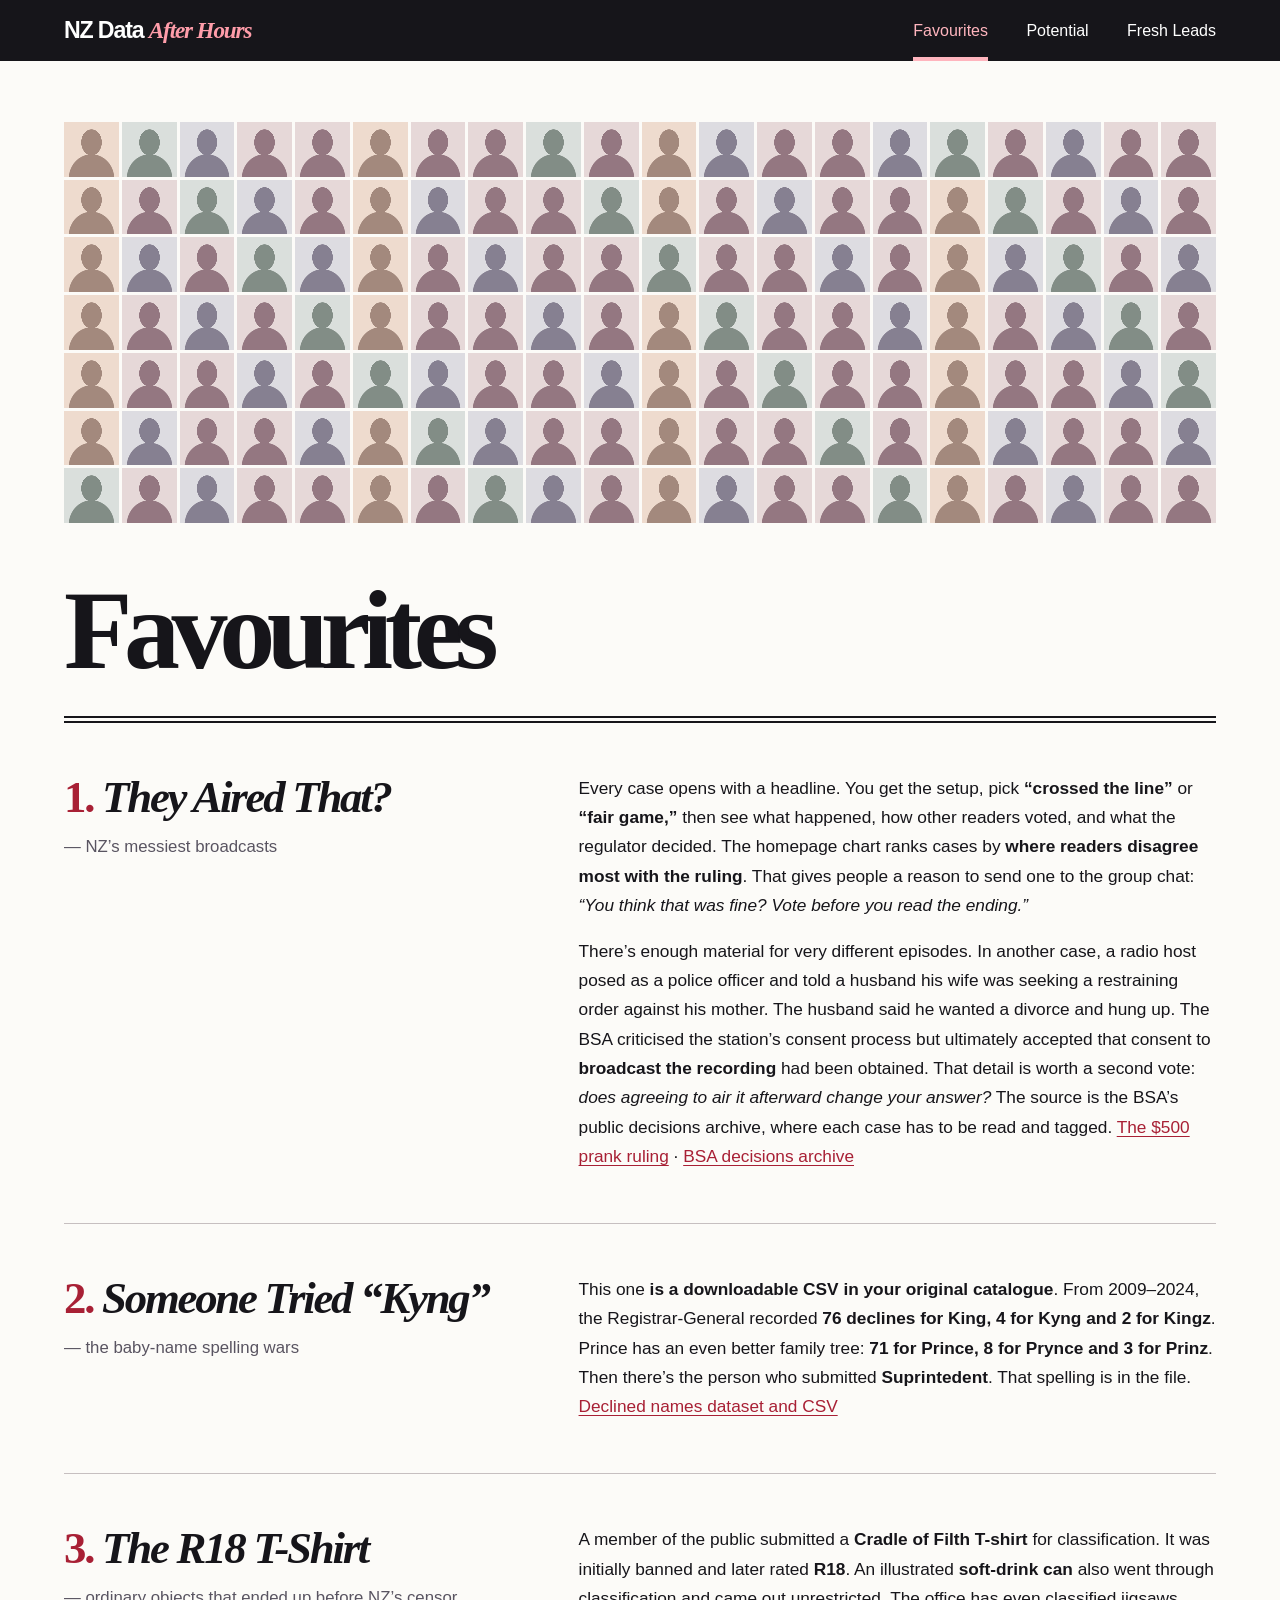
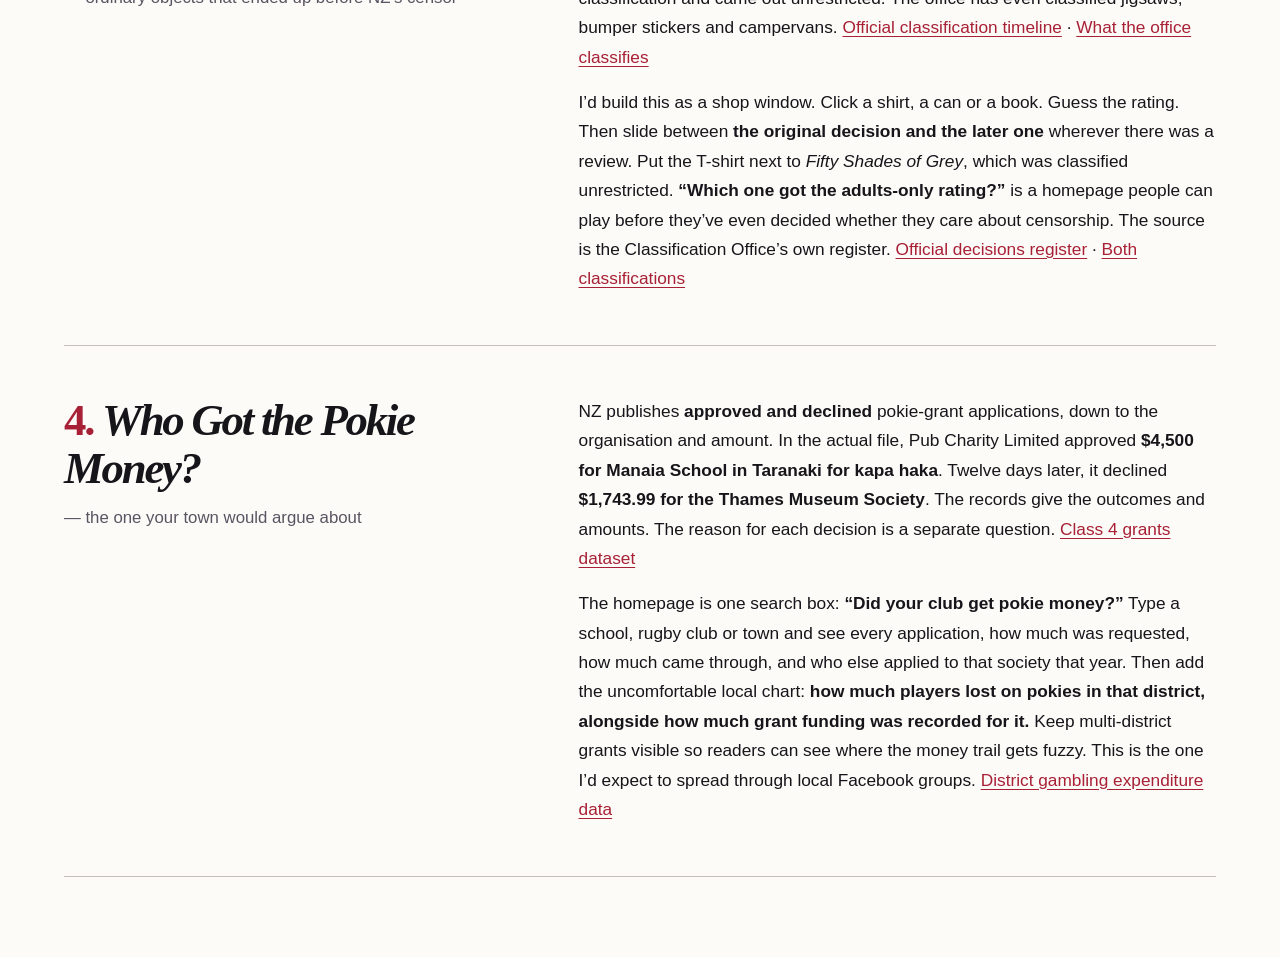
==== index.html @ 4e19a60d "Preview 140 portrait tiles on the homepage" ====
<!doctype html>
<html lang="en-NZ">
<head>
  <meta charset="utf-8">
  <meta name="viewport" content="width=device-width, initial-scale=1">
  <title>Favourites · NZ Data After Hours</title>
  <link rel="stylesheet" href="style.css">
</head>
<body>
  <a class="skip" href="#main">Skip to content</a>
  <header class="masthead">
    <div class="frame header-row">
      <a class="wordmark" href="index.html">NZ Data <em>After Hours</em></a>
      <nav aria-label="Pages">
        <a href="index.html" aria-current="page">Favourites</a>
        <a href="potential.html">Potential</a>
        <a href="fresh-leads.html">Fresh Leads</a>
      </nav>
    </div>
  </header>
  <main class="frame" id="main">
    <div class="portrait-grid" role="img" aria-label="Layout preview with 140 anonymous portrait placeholders">
      <i></i><i></i><i></i><i></i><i></i><i></i><i></i><i></i><i></i><i></i>
      <i></i><i></i><i></i><i></i><i></i><i></i><i></i><i></i><i></i><i></i>
      <i></i><i></i><i></i><i></i><i></i><i></i><i></i><i></i><i></i><i></i>
      <i></i><i></i><i></i><i></i><i></i><i></i><i></i><i></i><i></i><i></i>
      <i></i><i></i><i></i><i></i><i></i><i></i><i></i><i></i><i></i><i></i>
      <i></i><i></i><i></i><i></i><i></i><i></i><i></i><i></i><i></i><i></i>
      <i></i><i></i><i></i><i></i><i></i><i></i><i></i><i></i><i></i><i></i>
      <i></i><i></i><i></i><i></i><i></i><i></i><i></i><i></i><i></i><i></i>
      <i></i><i></i><i></i><i></i><i></i><i></i><i></i><i></i><i></i><i></i>
      <i></i><i></i><i></i><i></i><i></i><i></i><i></i><i></i><i></i><i></i>
      <i></i><i></i><i></i><i></i><i></i><i></i><i></i><i></i><i></i><i></i>
      <i></i><i></i><i></i><i></i><i></i><i></i><i></i><i></i><i></i><i></i>
      <i></i><i></i><i></i><i></i><i></i><i></i><i></i><i></i><i></i><i></i>
      <i></i><i></i><i></i><i></i><i></i><i></i><i></i><i></i><i></i><i></i>
    </div>
    <h1>Favourites</h1>
    <article id="they-aired-that">
      <header class="story-title">
        <h2><span class="number">1.</span> <a href="#they-aired-that"><em>They Aired That?</em></a> <span class="subtitle">— NZ’s messiest broadcasts</span></h2>
      </header>
      <div class="copy">
        <p>Every case opens with a headline. You get the setup, pick <strong>“crossed the line”</strong> or <strong>“fair game,”</strong> then see what happened, how other readers voted, and what the regulator decided. The homepage chart ranks cases by <strong>where readers disagree most with the ruling</strong>. That gives people a reason to send one to the group chat: <em>“You think that was fine? Vote before you read the ending.”</em></p>
        <p>There’s enough material for very different episodes. In another case, a radio host posed as a police officer and told a husband his wife was seeking a restraining order against his mother. The husband said he wanted a divorce and hung up. The BSA criticised the station’s consent process but ultimately accepted that consent to <strong>broadcast the recording</strong> had been obtained. That detail is worth a second vote: <em>does agreeing to air it afterward change your answer?</em> The source is the BSA’s public decisions archive, where each case has to be read and tagged. <a href="https://www.bsa.govt.nz/decisions/all-decisions/albery-and-radioworks-ltd-2011-038/">The $500 prank ruling</a> · <a href="https://www.bsa.govt.nz/decisions/">BSA decisions archive</a></p>
      </div>
    </article>

    <article id="someone-tried-kyng">
      <header class="story-title">
        <h2><span class="number">2.</span> <a href="#someone-tried-kyng"><em>Someone Tried “Kyng”</em></a> <span class="subtitle">— the baby-name spelling wars</span></h2>
      </header>
      <div class="copy">
        <p>This one <strong>is a downloadable CSV in your original catalogue</strong>. From 2009–2024, the Registrar-General recorded <strong>76 declines for King, 4 for Kyng and 2 for Kingz</strong>. Prince has an even better family tree: <strong>71 for Prince, 8 for Prynce and 3 for Prinz</strong>. Then there’s the person who submitted <strong>Suprintedent</strong>. That spelling is in the file. <a href="https://catalogue.data.govt.nz/dataset/names-that-were-declined-by-the-registrar-general-from-2009-2024">Declined names dataset and CSV</a></p>
      </div>
    </article>

    <article id="the-r18-t-shirt">
      <header class="story-title">
        <h2><span class="number">3.</span> <a href="#the-r18-t-shirt"><em>The R18 T-Shirt</em></a> <span class="subtitle">— ordinary objects that ended up before NZ’s censor</span></h2>
      </header>
      <div class="copy">
        <p>A member of the public submitted a <strong>Cradle of Filth T-shirt</strong> for classification. It was initially banned and later rated <strong>R18</strong>. An illustrated <strong>soft-drink can</strong> also went through classification and came out unrestricted. The office has even classified jigsaws, bumper stickers and campervans. <a href="https://www.classificationoffice.govt.nz/resources/30-years-of-the-classification-office/">Official classification timeline</a> · <a href="https://www.classificationoffice.govt.nz/about/our-role/">What the office classifies</a></p>
        <p>I’d build this as a shop window. Click a shirt, a can or a book. Guess the rating. Then slide between <strong>the original decision and the later one</strong> wherever there was a review. Put the T-shirt next to <em>Fifty Shades of Grey</em>, which was classified unrestricted. <strong>“Which one got the adults-only rating?”</strong> is a homepage people can play before they’ve even decided whether they care about censorship. The source is the Classification Office’s own register. <a href="https://register.classificationoffice.govt.nz/">Official decisions register</a> · <a href="https://www.classificationoffice.govt.nz/resources/30-years-of-the-classification-office/">Both classifications</a></p>
      </div>
    </article>

    <article id="who-got-the-pokie-money">
      <header class="story-title">
        <h2><span class="number">4.</span> <a href="#who-got-the-pokie-money"><em>Who Got the Pokie Money?</em></a> <span class="subtitle">— the one your town would argue about</span></h2>
      </header>
      <div class="copy">
        <p>NZ publishes <strong>approved and declined</strong> pokie-grant applications, down to the organisation and amount. In the actual file, Pub Charity Limited approved <strong>$4,500 for Manaia School in Taranaki for kapa haka</strong>. Twelve days later, it declined <strong>$1,743.99 for the Thames Museum Society</strong>. The records give the outcomes and amounts. The reason for each decision is a separate question. <a href="https://catalogue.data.govt.nz/dataset/class-4-grants-data">Class 4 grants dataset</a></p>
        <p>The homepage is one search box: <strong>“Did your club get pokie money?”</strong> Type a school, rugby club or town and see every application, how much was requested, how much came through, and who else applied to that society that year. Then add the uncomfortable local chart: <strong>how much players lost on pokies in that district, alongside how much grant funding was recorded for it.</strong> Keep multi-district grants visible so readers can see where the money trail gets fuzzy. This is the one I’d expect to spread through local Facebook groups. <a href="https://catalogue.data.govt.nz/dataset/class-4-gambling-expenditure-by-quarter-and-district">District gambling expenditure data</a></p>
      </div>
    </article>
  </main>
</body>
</html>
---- style.css ----
* { box-sizing: border-box; }

:root {
  color-scheme: light;
  --ink: #16151a;
  --paper: #fcfbf8;
  --accent: #a82035;
  --rule: #c6bfc0;
}

body {
  margin: 0;
  background: var(--paper);
  color: var(--ink);
  font-family: "Source Sans 3", "Segoe UI", sans-serif;
}

.frame { width: min(76rem, 90%); margin-inline: auto; }
a { color: inherit; text-underline-offset: .19em; }
a:focus-visible { outline: 3px solid #3878bf; outline-offset: 4px; }
.skip { position: absolute; transform: translateY(-160%); background: white; color: black; padding: .7rem; }
.skip:focus { transform: translateY(0); z-index: 2; }

.masthead { background: var(--ink); color: white; }
.header-row { display: flex; align-items: center; justify-content: space-between; gap: 2rem; }
.wordmark { font-size: 1.45rem; font-weight: 750; letter-spacing: -.05em; text-decoration: none; }
.wordmark em { color: #ff9daa; font-family: "Georgia", serif; }
nav { display: flex; gap: clamp(1rem, 3vw, 2.4rem); }
nav a { display: block; padding: 1.35rem 0 1.1rem; text-decoration: none; border-bottom: 4px solid transparent; }
nav a:hover, nav a[aria-current] { color: #ffb5be; border-color: currentColor; }

main { padding-block: clamp(2.6rem, 6vw, 5.5rem) 5rem; }
h1 { margin: 0; padding-bottom: .26em; font: 700 clamp(3.6rem, 9vw, 7rem)/1 Georgia, serif; letter-spacing: -.075em; border-bottom: .45rem double var(--ink); }
article { display: grid; grid-template-columns: minmax(0, 1fr) minmax(0, 1.5fr); gap: clamp(2rem, 7vw, 7rem); padding: clamp(2rem, 4vw, 3.8rem) 0; border-bottom: 1px solid var(--rule); scroll-margin-top: 2rem; }
h2 { margin: 0; font: 700 clamp(1.9rem, 3.5vw, 3.35rem)/1.06 Georgia, serif; letter-spacing: -.05em; }
h2 a { text-decoration: none; }
h2 a:hover { color: var(--accent); text-decoration: underline; text-decoration-thickness: 1px; }
.number { color: var(--accent); font-variant-numeric: lining-nums; }
.subtitle { display: block; margin-top: .85rem; font: 500 1.05rem/1.4 "Segoe UI", sans-serif; letter-spacing: 0; color: #595461; }
.copy { max-width: 68ch; font-size: 1.08rem; line-height: 1.7; }
p { margin: 0; }
p + p { margin-top: 1rem; }
p a { color: var(--accent); }
p a:hover { text-decoration-thickness: 2px; }

@media (max-width: 48rem) {
  .header-row { flex-direction: column; align-items: start; gap: 0; padding-top: 1rem; }
  nav a { padding: .85rem 0 .7rem; }
  article { grid-template-columns: 1fr; gap: 1.2rem; }
  .copy { font-size: 1rem; }
}

.portrait-grid {
  display: grid;
  grid-template-columns: repeat(20, minmax(0, 1fr));
  gap: 3px;
  margin-block: -1rem clamp(2rem, 4vw, 4rem);
}
.portrait-grid i {
  --tile: #e6d8d8;
  --silhouette: #947781;
  aspect-ratio: 1;
  background:
    radial-gradient(ellipse 19% 24% at 50% 37%, var(--silhouette) 97%, transparent 100%),
    radial-gradient(ellipse 42% 45% at 50% 103%, var(--silhouette) 97%, transparent 100%),
    var(--tile);
}
.portrait-grid i:nth-child(3n) { --tile: #dddce1; --silhouette: #868091; }
.portrait-grid i:nth-child(5n + 1) { --tile: #eedbce; --silhouette: #a3897d; }
.portrait-grid i:nth-child(7n + 2) { --tile: #dadfdc; --silhouette: #828d86; }
@media (max-width: 62rem) {
  .portrait-grid { grid-template-columns: repeat(14, minmax(0, 1fr)); }
}
@media (max-width: 40rem) {
  .portrait-grid { grid-template-columns: repeat(10, minmax(0, 1fr)); gap: 2px; }
}
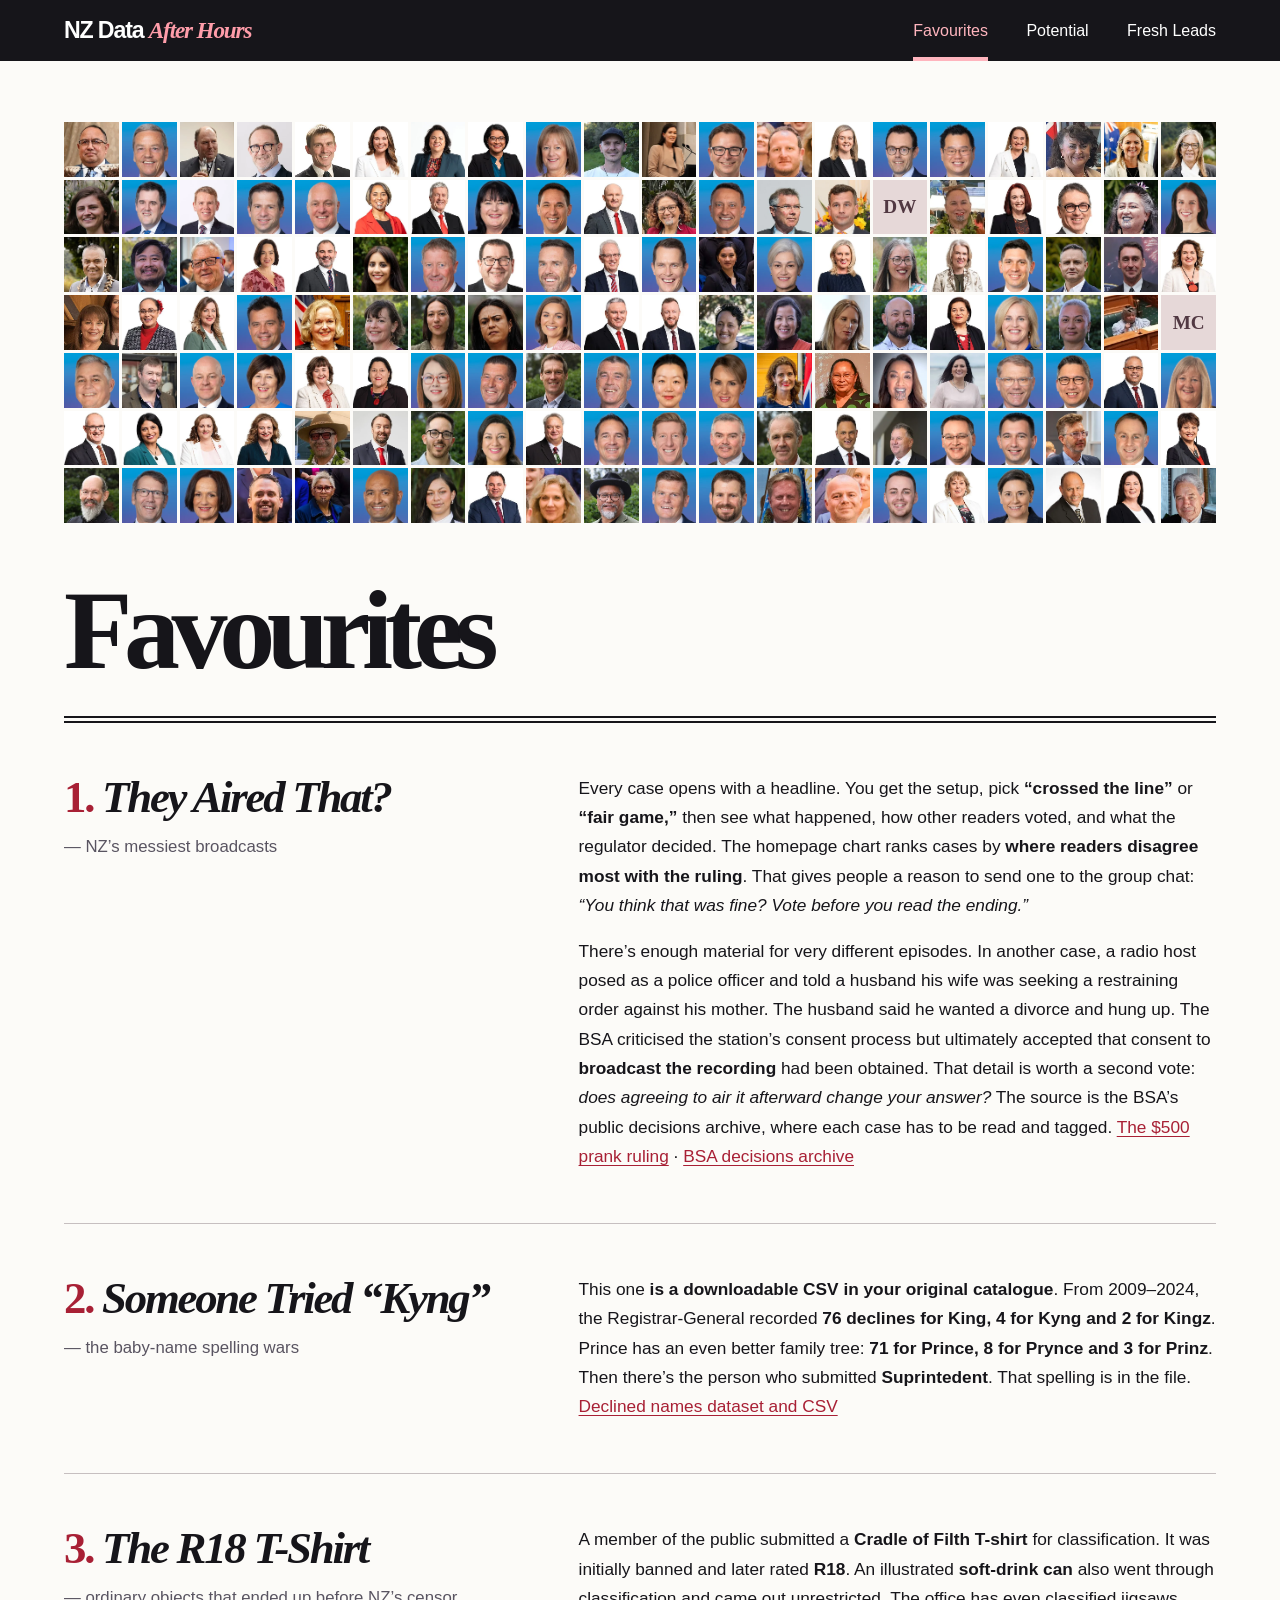
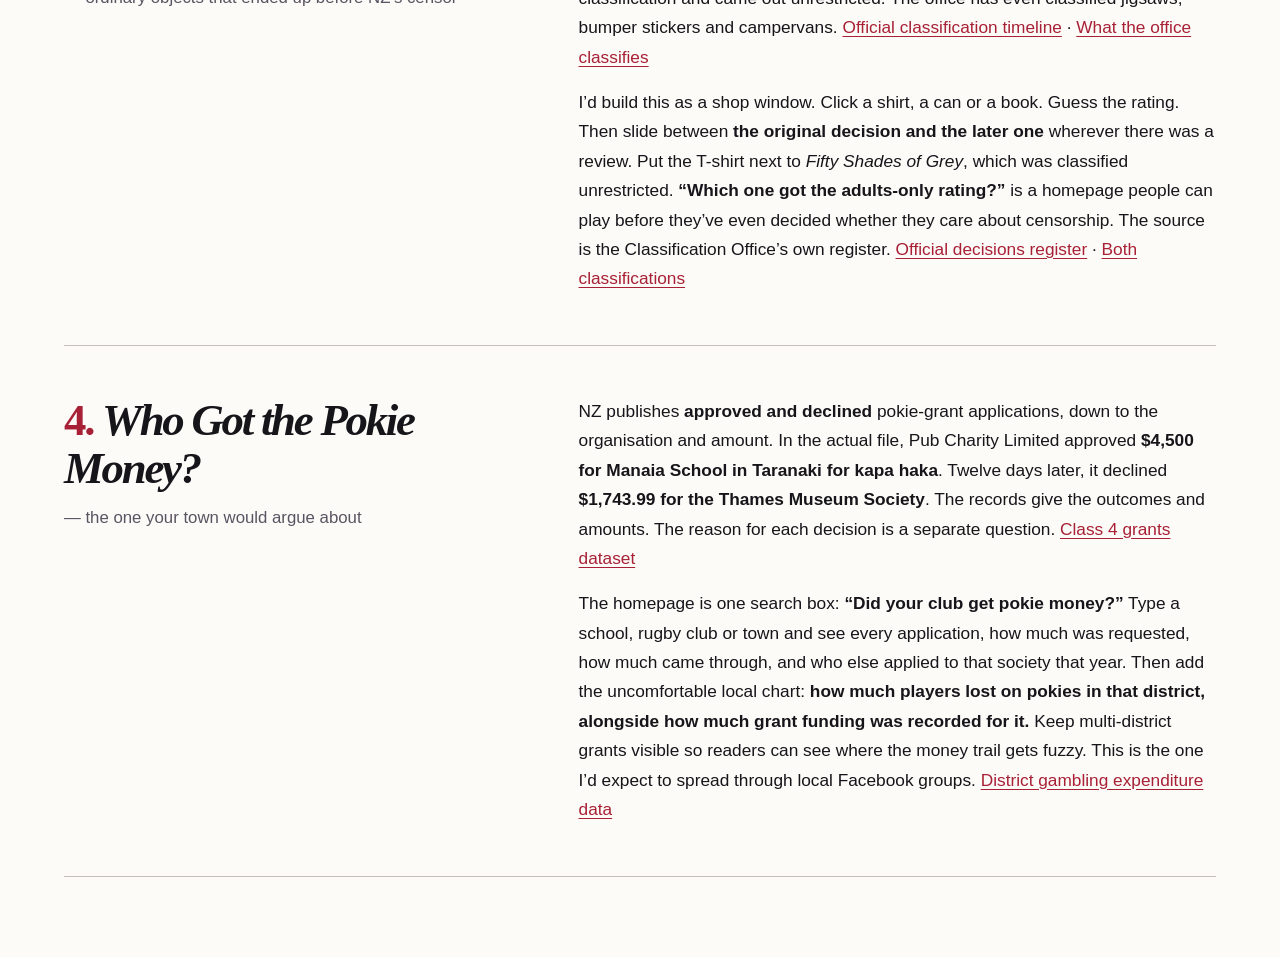
==== commit 997f8b93: "Show attributed Commons portraits and tappable MP profiles" ====
--- a/index.html
+++ b/index.html
@@ -5,6 +5,7 @@
   <meta name="viewport" content="width=device-width, initial-scale=1">
   <title>Favourites · NZ Data After Hours</title>
   <link rel="stylesheet" href="style.css">
+  <script src="portraits.js" defer></script>
 </head>
 <body>
   <a class="skip" href="#main">Skip to content</a>
@@ -19,22 +20,157 @@
     </div>
   </header>
   <main class="frame" id="main">
-    <div class="portrait-grid" role="img" aria-label="Layout preview with 140 anonymous portrait placeholders">
-      <i></i><i></i><i></i><i></i><i></i><i></i><i></i><i></i><i></i><i></i>
-      <i></i><i></i><i></i><i></i><i></i><i></i><i></i><i></i><i></i><i></i>
-      <i></i><i></i><i></i><i></i><i></i><i></i><i></i><i></i><i></i><i></i>
-      <i></i><i></i><i></i><i></i><i></i><i></i><i></i><i></i><i></i><i></i>
-      <i></i><i></i><i></i><i></i><i></i><i></i><i></i><i></i><i></i><i></i>
-      <i></i><i></i><i></i><i></i><i></i><i></i><i></i><i></i><i></i><i></i>
-      <i></i><i></i><i></i><i></i><i></i><i></i><i></i><i></i><i></i><i></i>
-      <i></i><i></i><i></i><i></i><i></i><i></i><i></i><i></i><i></i><i></i>
-      <i></i><i></i><i></i><i></i><i></i><i></i><i></i><i></i><i></i><i></i>
-      <i></i><i></i><i></i><i></i><i></i><i></i><i></i><i></i><i></i><i></i>
-      <i></i><i></i><i></i><i></i><i></i><i></i><i></i><i></i><i></i><i></i>
-      <i></i><i></i><i></i><i></i><i></i><i></i><i></i><i></i><i></i><i></i>
-      <i></i><i></i><i></i><i></i><i></i><i></i><i></i><i></i><i></i><i></i>
-      <i></i><i></i><i></i><i></i><i></i><i></i><i></i><i></i><i></i><i></i>
+    <div class="portrait-grid" role="group" aria-label="140 MPs from the 53rd and 54th Parliaments">
+      <button type="button" aria-label="Adrian Rurawhe, Labour" aria-haspopup="dialog" data-name="Adrian Rurawhe" data-party="Labour" data-term="54th Parliament" data-credit="New Zealand Government, Office of the Governor-General" data-licence="CC BY 4.0" data-licence-url="https://creativecommons.org/licenses/by/4.0" data-source="https://commons.wikimedia.org/wiki/File:Adrian_Rurawhe_August_2022_(cropped).jpg"><img src="portraits/1410.webp" alt="" width="120" height="120"></button>
+      <button type="button" aria-label="Andrew Bayly, National" aria-haspopup="dialog" data-name="Andrew Bayly" data-party="National" data-term="54th Parliament" data-credit="New Zealand National Party" data-licence="CC BY-SA 4.0" data-licence-url="https://creativecommons.org/licenses/by-sa/4.0" data-source="https://commons.wikimedia.org/wiki/File:BAYLY,_Andrew_-_Port_Waikato_(cropped).png"><img src="portraits/1395.webp" alt="" width="120" height="120"></button>
+      <button type="button" aria-label="Andrew Hoggard, ACT" aria-haspopup="dialog" data-name="Andrew Hoggard" data-party="ACT" data-term="54th Parliament" data-credit="US Embassy" data-licence="Public domain" data-licence-url="" data-source="https://commons.wikimedia.org/wiki/File:Andrew_Hoggard_drinking_2024_(cropped).jpg"><img src="portraits/1541.webp" alt="" width="120" height="120"></button>
+      <button type="button" aria-label="Andrew Little, Labour" aria-haspopup="dialog" data-name="Andrew Little" data-party="Labour" data-term="54th Parliament" data-credit="Chantelle Gribbon" data-licence="CC BY 4.0" data-licence-url="https://creativecommons.org/licenses/by/4.0" data-source="https://commons.wikimedia.org/wiki/File:Andrew_Little_October_2025_(cropped).jpg"><img src="portraits/1368.webp" alt="" width="120" height="120"></button>
+      <button type="button" aria-label="Andy Foster, NZ First" aria-haspopup="dialog" data-name="Andy Foster" data-party="NZ First" data-term="54th Parliament" data-credit="Wellington City Council" data-licence="CC BY 4.0" data-licence-url="https://creativecommons.org/licenses/by/4.0" data-source="https://commons.wikimedia.org/wiki/File:Official_photo_of_Andy_Foster.png"><img src="portraits/1539.webp" alt="" width="120" height="120"></button>
+      <button type="button" aria-label="Arena Williams, Labour" aria-haspopup="dialog" data-name="Arena Williams" data-party="Labour" data-term="54th Parliament" data-credit="New Zealand Labour Party" data-licence="CC BY-SA 4.0" data-licence-url="https://creativecommons.org/licenses/by-sa/4.0" data-source="https://commons.wikimedia.org/wiki/File:Profile--arenawilliams-390x2-UNC.jpg"><img src="portraits/1498.webp" alt="" width="120" height="120"></button>
+      <button type="button" aria-label="Ayesha Verrall, Labour" aria-haspopup="dialog" data-name="Ayesha Verrall" data-party="Labour" data-term="54th Parliament" data-credit="New Zealand Labour Party" data-licence="CC BY-SA 4.0" data-licence-url="https://creativecommons.org/licenses/by-sa/4.0" data-source="https://commons.wikimedia.org/wiki/File:Profile--ayeshaverrall-390x2-UNC.jpg"><img src="portraits/1493.webp" alt="" width="120" height="120"></button>
+      <button type="button" aria-label="Barbara Edmonds, Labour" aria-haspopup="dialog" data-name="Barbara Edmonds" data-party="Labour" data-term="54th Parliament" data-credit="New Zealand Labour Party" data-licence="CC BY-SA 4.0" data-licence-url="https://creativecommons.org/licenses/by-sa/4.0" data-source="https://commons.wikimedia.org/wiki/File:Profile--barbaraedmonds-2-390x2-UNC.jpg"><img src="portraits/1466.webp" alt="" width="120" height="120"></button>
+      <button type="button" aria-label="Barbara Kuriger, National" aria-haspopup="dialog" data-name="Barbara Kuriger" data-party="National" data-term="54th Parliament" data-credit="New Zealand National Party" data-licence="CC BY-SA 4.0" data-licence-url="https://creativecommons.org/licenses/by-sa/4.0" data-source="https://commons.wikimedia.org/wiki/File:KURIGER,_Barbara_-_Taranaki-King_Country_(cropped).png"><img src="portraits/1404.webp" alt="" width="120" height="120"></button>
+      <button type="button" aria-label="Benjamin Doyle, Green" aria-haspopup="dialog" data-name="Benjamin Doyle" data-party="Green" data-term="54th Parliament" data-credit="Supplied by the Green Party" data-licence="CC BY-SA 4.0" data-licence-url="https://creativecommons.org/licenses/by-sa/4.0" data-source="https://commons.wikimedia.org/wiki/File:Benjamin_Doyle_(cropped).jpg"><img src="portraits/1569.webp" alt="" width="120" height="120"></button>
+      <button type="button" aria-label="Brooke Van Velden, ACT" aria-haspopup="dialog" data-name="Brooke Van Velden" data-party="ACT" data-term="54th Parliament" data-credit="Health &amp; Safety Association NZ" data-licence="CC BY 4.0" data-licence-url="https://creativecommons.org/licenses/by/4.0" data-source="https://commons.wikimedia.org/wiki/File:Brooke_van_Velden_at_2024_HASANZ_Conference_(cropped).jpg"><img src="portraits/1492.webp" alt="" width="120" height="120"></button>
+      <button type="button" aria-label="Cameron Brewer, National" aria-haspopup="dialog" data-name="Cameron Brewer" data-party="National" data-term="54th Parliament" data-credit="New Zealand National Party" data-licence="CC BY-SA 4.0" data-licence-url="https://creativecommons.org/licenses/by-sa/4.0" data-source="https://commons.wikimedia.org/wiki/File:BREWER,_Cameron_-_Upper_Harbour_(cropped).png"><img src="portraits/1528.webp" alt="" width="120" height="120"></button>
+      <button type="button" aria-label="Cameron Luxton, ACT" aria-haspopup="dialog" data-name="Cameron Luxton" data-party="ACT" data-term="54th Parliament" data-credit="Office of the Clerk of the House of Representatives of New Zealand" data-licence="CC BY 4.0" data-licence-url="https://creativecommons.org/licenses/by/4.0" data-source="https://commons.wikimedia.org/wiki/File:Cameron_Luxton.jpg"><img src="portraits/1546.webp" alt="" width="120" height="120"></button>
+      <button type="button" aria-label="Camilla Belich, Labour" aria-haspopup="dialog" data-name="Camilla Belich" data-party="Labour" data-term="54th Parliament" data-credit="New Zealand Labour Party" data-licence="CC BY-SA 4.0" data-licence-url="https://creativecommons.org/licenses/by-sa/4.0" data-source="https://commons.wikimedia.org/wiki/File:Profile--camillabelich-4-390x2-UNC.jpg"><img src="portraits/1458.webp" alt="" width="120" height="120"></button>
+      <button type="button" aria-label="Carl Bates, National" aria-haspopup="dialog" data-name="Carl Bates" data-party="National" data-term="54th Parliament" data-credit="New Zealand National Party" data-licence="CC BY-SA 4.0" data-licence-url="https://creativecommons.org/licenses/by-sa/4.0" data-source="https://commons.wikimedia.org/wiki/File:BATES,_Carl_-_Whanganui_(cropped).png"><img src="portraits/1527.webp" alt="" width="120" height="120"></button>
+      <button type="button" aria-label="Carlos Cheung, National" aria-haspopup="dialog" data-name="Carlos Cheung" data-party="National" data-term="54th Parliament" data-credit="New Zealand National Party" data-licence="CC BY-SA 4.0" data-licence-url="https://creativecommons.org/licenses/by-sa/4.0" data-source="https://commons.wikimedia.org/wiki/File:Cheung,_Carlos_-_Mt_Roskill_(cropped).png"><img src="portraits/1532.webp" alt="" width="120" height="120"></button>
+      <button type="button" aria-label="Carmel Sepuloni, Labour" aria-haspopup="dialog" data-name="Carmel Sepuloni" data-party="Labour" data-term="54th Parliament" data-credit="New Zealand Labour Party" data-licence="CC BY-SA 4.0" data-licence-url="https://creativecommons.org/licenses/by-sa/4.0" data-source="https://commons.wikimedia.org/wiki/File:Profile--carmelsepuloni-390x2-UNC.jpg"><img src="portraits/1350.webp" alt="" width="120" height="120"></button>
+      <button type="button" aria-label="Casey Costello, NZ First" aria-haspopup="dialog" data-name="Casey Costello" data-party="NZ First" data-term="54th Parliament" data-credit="US Embassy NZ" data-licence="Public domain" data-licence-url="" data-source="https://commons.wikimedia.org/wiki/File:Casey_Costello_November_2024.jpg"><img src="portraits/1534.webp" alt="" width="120" height="120"></button>
+      <button type="button" aria-label="Catherine Wedd, National" aria-haspopup="dialog" data-name="Catherine Wedd" data-party="National" data-term="54th Parliament" data-credit="US Embassy New Zealand" data-licence="Public domain" data-licence-url="" data-source="https://commons.wikimedia.org/wiki/File:Catherine_Wedd_2024_(cropped).jpg"><img src="portraits/1564.webp" alt="" width="120" height="120"></button>
+      <button type="button" aria-label="Celia Wade-Brown, Green" aria-haspopup="dialog" data-name="Celia Wade-Brown" data-party="Green" data-term="54th Parliament" data-credit="Supplied by the Green Party; uploader will deal with VRT" data-licence="CC BY-SA 4.0" data-licence-url="https://creativecommons.org/licenses/by-sa/4.0" data-source="https://commons.wikimedia.org/wiki/File:Celia_Wade-Brown_(cropped).jpg"><img src="portraits/1563.webp" alt="" width="120" height="120"></button>
+      <button type="button" aria-label="Chlöe Swarbrick, Green" aria-haspopup="dialog" data-name="Chlöe Swarbrick" data-party="Green" data-term="54th Parliament" data-credit="User:Larzatron" data-licence="CC BY-SA 4.0" data-licence-url="https://creativecommons.org/licenses/by-sa/4.0" data-source="https://commons.wikimedia.org/wiki/File:Chl%C3%B6e_Swarbrick_2020_(cropped).jpg"><img src="portraits/1446.webp" alt="" width="120" height="120"></button>
+      <button type="button" aria-label="Chris Bishop, National" aria-haspopup="dialog" data-name="Chris Bishop" data-party="National" data-term="54th Parliament" data-credit="New Zealand National Party" data-licence="CC BY-SA 4.0" data-licence-url="https://creativecommons.org/licenses/by-sa/4.0" data-source="https://commons.wikimedia.org/wiki/File:BISHOP,_Chris_-_Hutt_South_(cropped_alt).png"><img src="portraits/1397.webp" alt="" width="120" height="120"></button>
+      <button type="button" aria-label="Chris Hipkins, Labour" aria-haspopup="dialog" data-name="Chris Hipkins" data-party="Labour" data-term="54th Parliament" data-credit="New Zealand Labour Party" data-licence="CC BY-SA 4.0" data-licence-url="https://creativecommons.org/licenses/by-sa/4.0" data-source="https://commons.wikimedia.org/wiki/File:Chris_Hipkins_NZ_Labour_(2).jpg"><img src="portraits/1335.webp" alt="" width="120" height="120"></button>
+      <button type="button" aria-label="Chris Penk, National" aria-haspopup="dialog" data-name="Chris Penk" data-party="National" data-term="54th Parliament" data-credit="New Zealand National Party" data-licence="CC BY-SA 4.0" data-licence-url="https://creativecommons.org/licenses/by-sa/4.0" data-source="https://commons.wikimedia.org/wiki/File:PENK,_Chris_-_Kaipara_ki_Mahurangi_(cropped).png"><img src="portraits/1440.webp" alt="" width="120" height="120"></button>
+      <button type="button" aria-label="Christopher Luxon, National" aria-haspopup="dialog" data-name="Christopher Luxon" data-party="National" data-term="54th Parliament" data-credit="New Zealand National Party" data-licence="CC BY-SA 4.0" data-licence-url="https://creativecommons.org/licenses/by-sa/4.0" data-source="https://commons.wikimedia.org/wiki/File:LUXON,_Christopher_-_Botany_(cropped).png"><img src="portraits/1475.webp" alt="" width="120" height="120"></button>
+      <button type="button" aria-label="Cushla Tangaere-Manuel, Labour" aria-haspopup="dialog" data-name="Cushla Tangaere-Manuel" data-party="Labour" data-term="54th Parliament" data-credit="New Zealand Labour Party" data-licence="CC BY-SA 4.0" data-licence-url="https://creativecommons.org/licenses/by-sa/4.0" data-source="https://commons.wikimedia.org/wiki/File:Profile--cushlatangaeremanuel-390x2-UNC.jpg"><img src="portraits/1560.webp" alt="" width="120" height="120"></button>
+      <button type="button" aria-label="Damien O&#x27;Connor, Labour" aria-haspopup="dialog" data-name="Damien O&#x27;Connor" data-party="Labour" data-term="54th Parliament" data-credit="New Zealand Labour Party" data-licence="CC BY-SA 4.0" data-licence-url="https://creativecommons.org/licenses/by-sa/4.0" data-source="https://commons.wikimedia.org/wiki/File:Profile--damienoconnor-5-390x2-UNC.jpg"><img src="portraits/1171.webp" alt="" width="120" height="120"></button>
+      <button type="button" aria-label="Dana Kirkpatrick, National" aria-haspopup="dialog" data-name="Dana Kirkpatrick" data-party="National" data-term="54th Parliament" data-credit="New Zealand National Party" data-licence="CC BY-SA 4.0" data-licence-url="https://creativecommons.org/licenses/by-sa/4.0" data-source="https://commons.wikimedia.org/wiki/File:KIRKPATRICK,_Dana_-_East_Coast_(cropped).png"><img src="portraits/1544.webp" alt="" width="120" height="120"></button>
+      <button type="button" aria-label="Dan Bidois, National" aria-haspopup="dialog" data-name="Dan Bidois" data-party="National" data-term="54th Parliament" data-credit="New Zealand National Party" data-licence="CC BY-SA 4.0" data-licence-url="https://creativecommons.org/licenses/by-sa/4.0" data-source="https://commons.wikimedia.org/wiki/File:BIDOIS,_Dan_-_Northcote_(cropped).png"><img src="portraits/1454.webp" alt="" width="120" height="120"></button>
+      <button type="button" aria-label="Dan Rosewarne, Labour" aria-haspopup="dialog" data-name="Dan Rosewarne" data-party="Labour" data-term="53rd Parliament" data-credit="New Zealand Labour Party" data-licence="CC BY-SA 4.0" data-licence-url="https://creativecommons.org/licenses/by-sa/4.0" data-source="https://commons.wikimedia.org/wiki/File:Profile--danrosewarne-390x2-UNC.jpg"><img src="portraits/1521.webp" alt="" width="120" height="120"></button>
+      <button type="button" aria-label="Darleen Tana, Green" aria-haspopup="dialog" data-name="Darleen Tana" data-party="Green" data-term="54th Parliament" data-credit="Schwede66" data-licence="CC BY-SA 4.0" data-licence-url="https://creativecommons.org/licenses/by-sa/4.0" data-source="https://commons.wikimedia.org/wiki/File:Darleen_Tana_(cropped).jpg"><img src="portraits/1559.webp" alt="" width="120" height="120"></button>
+      <button type="button" aria-label="David Macleod, National" aria-haspopup="dialog" data-name="David Macleod" data-party="National" data-term="54th Parliament" data-credit="New Zealand National Party" data-licence="CC BY-SA 4.0" data-licence-url="https://creativecommons.org/licenses/by-sa/4.0" data-source="https://commons.wikimedia.org/wiki/File:MACLEOD,_David_-_New_Plymouth_(cropped).png"><img src="portraits/1548.webp" alt="" width="120" height="120"></button>
+      <button type="button" aria-label="David Parker, Labour" aria-haspopup="dialog" data-name="David Parker" data-party="Labour" data-term="54th Parliament" data-credit="World Trade Organization from Switzerland" data-licence="CC BY-SA 2.0" data-licence-url="https://creativecommons.org/licenses/by-sa/2.0" data-source="https://commons.wikimedia.org/wiki/File:David_Parker_2017_(cropped).jpg"><img src="portraits/1276.webp" alt="" width="120" height="120"></button>
+      <button type="button" aria-label="David Seymour, ACT" aria-haspopup="dialog" data-name="David Seymour" data-party="ACT" data-term="54th Parliament" data-credit="Doug Mountain" data-licence="CC0" data-licence-url="http://creativecommons.org/publicdomain/zero/1.0/deed.en" data-source="https://commons.wikimedia.org/wiki/File:David_Seymour_2023_(cropped)_(cropped).jpg"><img src="portraits/1413.webp" alt="" width="120" height="120"></button>
+      <button type="button" aria-label="David Wilson, NZ First" aria-haspopup="dialog" data-name="David Wilson" data-party="NZ First" data-term="54th Parliament">DW</button>
+      <button type="button" aria-label="Debbie Ngarewa-Packer, Te Pāti Māori" aria-haspopup="dialog" data-name="Debbie Ngarewa-Packer" data-party="Te Pāti Māori" data-term="54th Parliament" data-credit="Ministry of Foreign Affairs of Japan" data-licence="CC BY 4.0" data-licence-url="https://creativecommons.org/licenses/by/4.0" data-source="https://commons.wikimedia.org/wiki/File:Debbie_Ngarewa-Packer_August_2025.jpg"><img src="portraits/1481.webp" alt="" width="120" height="120"></button>
+      <button type="button" aria-label="Deborah Russell, Labour" aria-haspopup="dialog" data-name="Deborah Russell" data-party="Labour" data-term="54th Parliament" data-credit="New Zealand Labour Party" data-licence="CC BY-SA 4.0" data-licence-url="https://creativecommons.org/licenses/by-sa/4.0" data-source="https://commons.wikimedia.org/wiki/File:Profile--deborahrussell-390x2-UNC.jpg"><img src="portraits/1443.webp" alt="" width="120" height="120"></button>
+      <button type="button" aria-label="Duncan Webb, Labour" aria-haspopup="dialog" data-name="Duncan Webb" data-party="Labour" data-term="54th Parliament" data-credit="New Zealand Labour Party" data-licence="CC BY-SA 4.0" data-licence-url="https://creativecommons.org/licenses/by-sa/4.0" data-source="https://commons.wikimedia.org/wiki/File:Duncan_Webb_(cropped).jpg"><img src="portraits/1451.webp" alt="" width="120" height="120"></button>
+      <button type="button" aria-label="Elizabeth Kerekere, Independent" aria-haspopup="dialog" data-name="Elizabeth Kerekere" data-party="Independent" data-term="53rd Parliament" data-credit="GreenPartyNZ" data-licence="CC BY-SA 4.0" data-licence-url="https://creativecommons.org/licenses/by-sa/4.0" data-source="https://commons.wikimedia.org/wiki/File:Elizabeth_Kerekere.jpg"><img src="portraits/1470.webp" alt="" width="120" height="120"></button>
+      <button type="button" aria-label="Erica Stanford, National" aria-haspopup="dialog" data-name="Erica Stanford" data-party="National" data-term="54th Parliament" data-credit="New Zealand National Party" data-licence="CC BY-SA 4.0" data-licence-url="https://creativecommons.org/licenses/by-sa/4.0" data-source="https://commons.wikimedia.org/wiki/File:STANFORD,_Erica_-_East_Coast_Bays_(cropped_alt).png"><img src="portraits/1444.webp" alt="" width="120" height="120"></button>
+      <button type="button" aria-label="Fa&#x27;anānā Efeso Collins, Green" aria-haspopup="dialog" data-name="Fa&#x27;anānā Efeso Collins" data-party="Green" data-term="54th Parliament" data-credit="Supplied by the Green Party; uploader will deal with VRT" data-licence="CC BY-SA 4.0" data-licence-url="https://creativecommons.org/licenses/by-sa/4.0" data-source="https://commons.wikimedia.org/wiki/File:Efeso_Collins_(cropped).jpg"><img src="portraits/1533.webp" alt="" width="120" height="120"></button>
+      <button type="button" aria-label="Francisco Hernandez, Green" aria-haspopup="dialog" data-name="Francisco Hernandez" data-party="Green" data-term="54th Parliament" data-credit="Naomi Madeiros" data-licence="CC BY-SA 4.0" data-licence-url="https://creativecommons.org/licenses/by-sa/4.0" data-source="https://commons.wikimedia.org/wiki/File:Francisco_Hernandez_2_(cropped).jpg"><img src="portraits/1567.webp" alt="" width="120" height="120"></button>
+      <button type="button" aria-label="Gerry Brownlee, National" aria-haspopup="dialog" data-name="Gerry Brownlee" data-party="National" data-term="54th Parliament" data-credit="Embassy of the United States to New Zealand" data-licence="Public domain" data-licence-url="" data-source="https://commons.wikimedia.org/wiki/File:Speaker_Gerry_Brownlee_2025_(cropped).jpg"><img src="portraits/1185.webp" alt="" width="120" height="120"></button>
+      <button type="button" aria-label="Ginny Andersen, Labour" aria-haspopup="dialog" data-name="Ginny Andersen" data-party="Labour" data-term="54th Parliament" data-credit="New Zealand Labour Party" data-licence="CC BY-SA 4.0" data-licence-url="https://creativecommons.org/licenses/by-sa/4.0" data-source="https://commons.wikimedia.org/wiki/File:Profile--ginnyandersen-3-390x2-UNC.jpg"><img src="portraits/1423.webp" alt="" width="120" height="120"></button>
+      <button type="button" aria-label="Glen Bennett, Labour" aria-haspopup="dialog" data-name="Glen Bennett" data-party="Labour" data-term="54th Parliament" data-credit="New Zealand Labour Party" data-licence="CC BY-SA 4.0" data-licence-url="https://creativecommons.org/licenses/by-sa/4.0" data-source="https://commons.wikimedia.org/wiki/File:Profile--glenbennett-2-390-UNC.jpg"><img src="portraits/1459.webp" alt="" width="120" height="120"></button>
+      <button type="button" aria-label="Golriz Ghahraman, Green" aria-haspopup="dialog" data-name="Golriz Ghahraman" data-party="Green" data-term="54th Parliament" data-credit="Green Party" data-licence="CC BY-SA 4.0" data-licence-url="https://creativecommons.org/licenses/by-sa/4.0" data-source="https://commons.wikimedia.org/wiki/File:Golriz_Ghahraman_(cropped).jpg"><img src="portraits/1429.webp" alt="" width="120" height="120"></button>
+      <button type="button" aria-label="Grant McCallum, National" aria-haspopup="dialog" data-name="Grant McCallum" data-party="National" data-term="54th Parliament" data-credit="New Zealand National Party" data-licence="CC BY-SA 4.0" data-licence-url="https://creativecommons.org/licenses/by-sa/4.0" data-source="https://commons.wikimedia.org/wiki/File:MCCALLUM,_Grant_-_Northland_(cropped).png"><img src="portraits/1550.webp" alt="" width="120" height="120"></button>
+      <button type="button" aria-label="Grant Robertson, Labour" aria-haspopup="dialog" data-name="Grant Robertson" data-party="Labour" data-term="54th Parliament" data-credit="New Zealand Labour Party" data-licence="CC BY-SA 4.0" data-licence-url="https://creativecommons.org/licenses/by-sa/4.0" data-source="https://commons.wikimedia.org/wiki/File:Grant_Robertson_(cropped).jpg"><img src="portraits/1349.webp" alt="" width="120" height="120"></button>
+      <button type="button" aria-label="Greg Fleming, National" aria-haspopup="dialog" data-name="Greg Fleming" data-party="National" data-term="54th Parliament" data-credit="New Zealand National Party" data-licence="CC BY-SA 4.0" data-licence-url="https://creativecommons.org/licenses/by-sa/4.0" data-source="https://commons.wikimedia.org/wiki/File:FLEMING,_Greg_-_Maungakiekie_(cropped).png"><img src="portraits/1538.webp" alt="" width="120" height="120"></button>
+      <button type="button" aria-label="Greg O&#x27;Connor, Labour" aria-haspopup="dialog" data-name="Greg O&#x27;Connor" data-party="Labour" data-term="54th Parliament" data-credit="New Zealand Labour Party" data-licence="CC BY-SA 4.0" data-licence-url="https://creativecommons.org/licenses/by-sa/4.0" data-source="https://commons.wikimedia.org/wiki/File:Profile--gregoconnor-390x2-UNC.jpg"><img src="portraits/1438.webp" alt="" width="120" height="120"></button>
+      <button type="button" aria-label="Hamish Campbell, National" aria-haspopup="dialog" data-name="Hamish Campbell" data-party="National" data-term="54th Parliament" data-credit="New Zealand National Party" data-licence="CC BY-SA 4.0" data-licence-url="https://creativecommons.org/licenses/by-sa/4.0" data-source="https://commons.wikimedia.org/wiki/File:CAMPBELL,_Hamish_-_Ilam_(cropped).png"><img src="portraits/1530.webp" alt="" width="120" height="120"></button>
+      <button type="button" aria-label="Hana-Rawhiti Maipi-Clarke, Te Pāti Māori" aria-haspopup="dialog" data-name="Hana-Rawhiti Maipi-Clarke" data-party="Te Pāti Māori" data-term="54th Parliament" data-credit="Office of the Clerk of the House of Representatives of New Zealand" data-licence="CC BY 4.0" data-licence-url="https://creativecommons.org/licenses/by/4.0" data-source="https://commons.wikimedia.org/wiki/File:Hana-Rawhiti_Maipi-Clarke_(cropped_half-shot).jpg"><img src="portraits/1549.webp" alt="" width="120" height="120"></button>
+      <button type="button" aria-label="Harete Hipango, National" aria-haspopup="dialog" data-name="Harete Hipango" data-party="National" data-term="53rd Parliament" data-credit="New Zealand National Party" data-licence="CC BY-SA 4.0" data-licence-url="https://creativecommons.org/licenses/by-sa/4.0" data-source="https://commons.wikimedia.org/wiki/File:HIPANGO,_Harete_-_Te_Tai_Hauauru_(cropped).png"><img src="portraits/1430.webp" alt="" width="120" height="120"></button>
+      <button type="button" aria-label="Helen White, Labour" aria-haspopup="dialog" data-name="Helen White" data-party="Labour" data-term="54th Parliament" data-credit="New Zealand Labour Party" data-licence="CC BY-SA 4.0" data-licence-url="https://creativecommons.org/licenses/by-sa/4.0" data-source="https://commons.wikimedia.org/wiki/File:Profile--helenwhite-2-390x2-UNC.jpg"><img src="portraits/1497.webp" alt="" width="120" height="120"></button>
+      <button type="button" aria-label="Hūhana Lyndon, Green" aria-haspopup="dialog" data-name="Hūhana Lyndon" data-party="Green" data-term="54th Parliament" data-credit="Naomi Madeiros" data-licence="CC BY-SA 4.0" data-licence-url="https://creativecommons.org/licenses/by-sa/4.0" data-source="https://commons.wikimedia.org/wiki/File:H%C5%ABhana_Lyndon_8_(cropped).jpg"><img src="portraits/1547.webp" alt="" width="120" height="120"></button>
+      <button type="button" aria-label="Ingrid Leary, Labour" aria-haspopup="dialog" data-name="Ingrid Leary" data-party="Labour" data-term="54th Parliament" data-credit="New Zealand Labour Party" data-licence="CC BY-SA 4.0" data-licence-url="https://creativecommons.org/licenses/by-sa/4.0" data-source="https://commons.wikimedia.org/wiki/File:Profile--ingridleary-390x2-UNC.jpg"><img src="portraits/1471.webp" alt="" width="120" height="120"></button>
+      <button type="button" aria-label="James Meager, National" aria-haspopup="dialog" data-name="James Meager" data-party="National" data-term="54th Parliament" data-credit="New Zealand National Party" data-licence="CC BY-SA 4.0" data-licence-url="https://creativecommons.org/licenses/by-sa/4.0" data-source="https://commons.wikimedia.org/wiki/File:MEAGER,_James_-_Rangitata_(cropped).png"><img src="portraits/1551.webp" alt="" width="120" height="120"></button>
+      <button type="button" aria-label="James Shaw, Green" aria-haspopup="dialog" data-name="James Shaw" data-party="Green" data-term="54th Parliament" data-credit="Supplied by the Green Party; uploader will deal with VRT" data-licence="CC BY-SA 4.0" data-licence-url="https://creativecommons.org/licenses/by-sa/4.0" data-source="https://commons.wikimedia.org/wiki/File:James_Shaw_2023_(cropped).jpg"><img src="portraits/1414.webp" alt="" width="120" height="120"></button>
+      <button type="button" aria-label="Jamie Arbuckle, NZ First" aria-haspopup="dialog" data-name="Jamie Arbuckle" data-party="NZ First" data-term="54th Parliament" data-credit="US Embassy" data-licence="Public domain" data-licence-url="" data-source="https://commons.wikimedia.org/wiki/File:Jamie_Arbuckle_2024.jpg"><img src="portraits/1526.webp" alt="" width="120" height="120"></button>
+      <button type="button" aria-label="Jan Tinetti, Labour" aria-haspopup="dialog" data-name="Jan Tinetti" data-party="Labour" data-term="54th Parliament" data-credit="New Zealand Labour Party" data-licence="CC BY-SA 4.0" data-licence-url="https://creativecommons.org/licenses/by-sa/4.0" data-source="https://commons.wikimedia.org/wiki/File:Profile--jantinetti-390x2-UNC.jpg"><img src="portraits/1447.webp" alt="" width="120" height="120"></button>
+      <button type="button" aria-label="Jenny Marcroft, NZ First" aria-haspopup="dialog" data-name="Jenny Marcroft" data-party="NZ First" data-term="54th Parliament" data-credit="Office of the Clerk of the House of Representatives of New Zealand" data-licence="CC BY 4.0" data-licence-url="https://creativecommons.org/licenses/by/4.0" data-source="https://commons.wikimedia.org/wiki/File:Jenny_Marcroft_(cropped).jpg"><img src="portraits/1436.webp" alt="" width="120" height="120"></button>
+      <button type="button" aria-label="Jenny Salesa, Labour" aria-haspopup="dialog" data-name="Jenny Salesa" data-party="Labour" data-term="54th Parliament" data-credit="New Zealand Labour Party" data-licence="CC BY-SA 4.0" data-licence-url="https://creativecommons.org/licenses/by-sa/4.0" data-source="https://commons.wikimedia.org/wiki/File:Profile--jennysalesa-390x2-UNC.jpg"><img src="portraits/1411.webp" alt="" width="120" height="120"></button>
+      <button type="button" aria-label="Jo Luxton, Labour" aria-haspopup="dialog" data-name="Jo Luxton" data-party="Labour" data-term="54th Parliament" data-credit="New Zealand Labour Party" data-licence="CC BY-SA 4.0" data-licence-url="https://creativecommons.org/licenses/by-sa/4.0" data-source="https://commons.wikimedia.org/wiki/File:Profile--joluxton-390x2-UNC.jpg"><img src="portraits/1435.webp" alt="" width="120" height="120"></button>
+      <button type="button" aria-label="Joseph Mooney, National" aria-haspopup="dialog" data-name="Joseph Mooney" data-party="National" data-term="54th Parliament" data-credit="New Zealand National Party" data-licence="CC BY-SA 4.0" data-licence-url="https://creativecommons.org/licenses/by-sa/4.0" data-source="https://commons.wikimedia.org/wiki/File:MOONEY,_Joseph_-_Southland_(cropped).png"><img src="portraits/1480.webp" alt="" width="120" height="120"></button>
+      <button type="button" aria-label="Judith Collins, National" aria-haspopup="dialog" data-name="Judith Collins" data-party="National" data-term="54th Parliament" data-credit="US Embassy New Zealand" data-licence="Public domain" data-licence-url="" data-source="https://commons.wikimedia.org/wiki/File:2025_Judith_Collins_(cropped).jpg"><img src="portraits/1264.webp" alt="" width="120" height="120"></button>
+      <button type="button" aria-label="Julie Anne Genter, Green" aria-haspopup="dialog" data-name="Julie Anne Genter" data-party="Green" data-term="54th Parliament" data-credit="Naomi Madeiros" data-licence="CC BY-SA 4.0" data-licence-url="https://creativecommons.org/licenses/by-sa/4.0" data-source="https://commons.wikimedia.org/wiki/File:Julie_Anne_Genter_3_(cropped).jpg"><img src="portraits/1365.webp" alt="" width="120" height="120"></button>
+      <button type="button" aria-label="Kahurangi Carter, Green" aria-haspopup="dialog" data-name="Kahurangi Carter" data-party="Green" data-term="54th Parliament" data-credit="Naomi Madeiros" data-licence="CC BY-SA 4.0" data-licence-url="https://creativecommons.org/licenses/by-sa/4.0" data-source="https://commons.wikimedia.org/wiki/File:Kahu_Carter_(cropped).jpg"><img src="portraits/1531.webp" alt="" width="120" height="120"></button>
+      <button type="button" aria-label="Karen Chhour, ACT" aria-haspopup="dialog" data-name="Karen Chhour" data-party="ACT" data-term="54th Parliament" data-credit="Access Matters" data-licence="CC BY-SA 2.0" data-licence-url="https://creativecommons.org/licenses/by-sa/2.0" data-source="https://commons.wikimedia.org/wiki/File:Karen_Chhour_2023_(cropped).jpg"><img src="portraits/1464.webp" alt="" width="120" height="120"></button>
+      <button type="button" aria-label="Katie Nimon, National" aria-haspopup="dialog" data-name="Katie Nimon" data-party="National" data-term="54th Parliament" data-credit="New Zealand National Party" data-licence="CC BY-SA 4.0" data-licence-url="https://creativecommons.org/licenses/by-sa/4.0" data-source="https://commons.wikimedia.org/wiki/File:NIMON,_Katie_-_Napier_(cropped).png"><img src="portraits/1553.webp" alt="" width="120" height="120"></button>
+      <button type="button" aria-label="Kelvin Davis, Labour" aria-haspopup="dialog" data-name="Kelvin Davis" data-party="Labour" data-term="54th Parliament" data-credit="New Zealand Labour Party" data-licence="CC BY-SA 4.0" data-licence-url="https://creativecommons.org/licenses/by-sa/4.0" data-source="https://commons.wikimedia.org/wiki/File:Profile--kelvindavis-390x2-UNC.jpg"><img src="portraits/1329.webp" alt="" width="120" height="120"></button>
+      <button type="button" aria-label="Kieran McAnulty, Labour" aria-haspopup="dialog" data-name="Kieran McAnulty" data-party="Labour" data-term="54th Parliament" data-credit="New Zealand Labour Party" data-licence="CC BY-SA 4.0" data-licence-url="https://creativecommons.org/licenses/by-sa/4.0" data-source="https://commons.wikimedia.org/wiki/File:Profile--kieranmcanulty-2-390x2-UNC.jpg"><img src="portraits/1437.webp" alt="" width="120" height="120"></button>
+      <button type="button" aria-label="Kiritapu Allan, Labour" aria-haspopup="dialog" data-name="Kiritapu Allan" data-party="Labour" data-term="53rd Parliament" data-credit="Te Rawhitiroa Bosch" data-licence="CC BY-SA 4.0" data-licence-url="https://creativecommons.org/licenses/by-sa/4.0" data-source="https://commons.wikimedia.org/wiki/File:Kiritapu_Allan_(cropped).jpg"><img src="portraits/1422.webp" alt="" width="120" height="120"></button>
+      <button type="button" aria-label="Lan Pham, Green" aria-haspopup="dialog" data-name="Lan Pham" data-party="Green" data-term="54th Parliament" data-credit="Naomi Madeiros" data-licence="CC BY-SA 4.0" data-licence-url="https://creativecommons.org/licenses/by-sa/4.0" data-source="https://commons.wikimedia.org/wiki/File:Lan_Pham1_(cropped).jpg"><img src="portraits/1555.webp" alt="" width="120" height="120"></button>
+      <button type="button" aria-label="Laura Trask, ACT" aria-haspopup="dialog" data-name="Laura Trask" data-party="ACT" data-term="54th Parliament" data-credit="US Embassy" data-licence="Public domain" data-licence-url="" data-source="https://commons.wikimedia.org/wiki/File:Laura_Trask_2024_(4)_(cropped).jpg"><img src="portraits/1561.webp" alt="" width="120" height="120"></button>
+      <button type="button" aria-label="Lawrence Xu-Nan, Green" aria-haspopup="dialog" data-name="Lawrence Xu-Nan" data-party="Green" data-term="54th Parliament" data-credit="Naomi Madeiros" data-licence="CC BY-SA 4.0" data-licence-url="https://creativecommons.org/licenses/by-sa/4.0" data-source="https://commons.wikimedia.org/wiki/File:Lawrence_Xu-Nan_7_(cropped).jpg"><img src="portraits/1568.webp" alt="" width="120" height="120"></button>
+      <button type="button" aria-label="Lemauga Lydia Sosene, Labour" aria-haspopup="dialog" data-name="Lemauga Lydia Sosene" data-party="Labour" data-term="54th Parliament" data-credit="New Zealand Labour Party" data-licence="CC BY-SA 4.0" data-licence-url="https://creativecommons.org/licenses/by-sa/4.0" data-source="https://commons.wikimedia.org/wiki/File:Profile--lemaugalydiasosene-390x2-UNC.jpg"><img src="portraits/1522.webp" alt="" width="120" height="120"></button>
+      <button type="button" aria-label="Louise Upston, National" aria-haspopup="dialog" data-name="Louise Upston" data-party="National" data-term="54th Parliament" data-credit="New Zealand National Party" data-licence="CC BY-SA 4.0" data-licence-url="https://creativecommons.org/licenses/by-sa/4.0" data-source="https://commons.wikimedia.org/wiki/File:UPSTON,_Louise_-_Taupo_(cropped).png"><img src="portraits/1352.webp" alt="" width="120" height="120"></button>
+      <button type="button" aria-label="Marama Davidson, Green" aria-haspopup="dialog" data-name="Marama Davidson" data-party="Green" data-term="54th Parliament" data-credit="Naomi Madeiros" data-licence="CC BY-SA 4.0" data-licence-url="https://creativecommons.org/licenses/by-sa/4.0" data-source="https://commons.wikimedia.org/wiki/File:Marama_Davidson_2_(cropped).jpg"><img src="portraits/1418.webp" alt="" width="120" height="120"></button>
+      <button type="button" aria-label="Mariameno Kapa-Kingi, Independent" aria-haspopup="dialog" data-name="Mariameno Kapa-Kingi" data-party="Independent" data-term="54th Parliament" data-credit="Clerk of the House of Representatives and/or the Parliamentary Corporation on behalf of Parliamentary Service" data-licence="CC BY 4.0" data-licence-url="https://creativecommons.org/licenses/by/4.0" data-source="https://commons.wikimedia.org/wiki/File:Mariameno_Kapa-Kingi_2025.jpg"><img src="portraits/1542.webp" alt="" width="120" height="120"></button>
+      <button type="button" aria-label="Mark Cameron, ACT" aria-haspopup="dialog" data-name="Mark Cameron" data-party="ACT" data-term="54th Parliament">MC</button>
+      <button type="button" aria-label="Mark Mitchell, National" aria-haspopup="dialog" data-name="Mark Mitchell" data-party="National" data-term="54th Parliament" data-credit="New Zealand National Party" data-licence="CC BY-SA 4.0" data-licence-url="https://creativecommons.org/licenses/by-sa/4.0" data-source="https://commons.wikimedia.org/wiki/File:MITCHELL,_Mark_-_Whangaparaoa_(cropped).png"><img src="portraits/1374.webp" alt="" width="120" height="120"></button>
+      <button type="button" aria-label="Mark William James Patterson, NZ First" aria-haspopup="dialog" data-name="Mark William James Patterson" data-party="NZ First" data-term="54th Parliament" data-credit="US Embassy" data-licence="Public domain" data-licence-url="" data-source="https://commons.wikimedia.org/wiki/File:Mark_Patterson_2019.jpg"><img src="portraits/1439.webp" alt="" width="120" height="120"></button>
+      <button type="button" aria-label="Matt Doocey, National" aria-haspopup="dialog" data-name="Matt Doocey" data-party="National" data-term="54th Parliament" data-credit="New Zealand National Party" data-licence="CC BY-SA 4.0" data-licence-url="https://creativecommons.org/licenses/by-sa/4.0" data-source="https://commons.wikimedia.org/wiki/File:DOOCEY,_Matt_-_Waimakariri_(cropped).png"><img src="portraits/1398.webp" alt="" width="120" height="120"></button>
+      <button type="button" aria-label="Maureen Pugh, National" aria-haspopup="dialog" data-name="Maureen Pugh" data-party="National" data-term="54th Parliament" data-credit="New Zealand National Party" data-licence="CC BY-SA 4.0" data-licence-url="https://creativecommons.org/licenses/by-sa/4.0" data-source="https://commons.wikimedia.org/wiki/File:PUGH,_Maureen_-_West_Coast_-Tasman_(cropped).png"><img src="portraits/1419.webp" alt="" width="120" height="120"></button>
+      <button type="button" aria-label="Megan Woods, Labour" aria-haspopup="dialog" data-name="Megan Woods" data-party="Labour" data-term="54th Parliament" data-credit="New Zealand Labour Party" data-licence="CC BY-SA 4.0" data-licence-url="https://creativecommons.org/licenses/by-sa/4.0" data-source="https://commons.wikimedia.org/wiki/File:Profile--meganwoods-390x2-UNC.jpg"><img src="portraits/1386.webp" alt="" width="120" height="120"></button>
+      <button type="button" aria-label="Meka Whaitiri, Independent" aria-haspopup="dialog" data-name="Meka Whaitiri" data-party="Independent" data-term="53rd Parliament" data-credit="New Zealand Labour Party." data-licence="CC BY-SA 4.0" data-licence-url="https://creativecommons.org/licenses/by-sa/4.0" data-source="https://commons.wikimedia.org/wiki/File:Hon_Meka_Whaitiri.jpg"><img src="portraits/1390.webp" alt="" width="120" height="120"></button>
+      <button type="button" aria-label="Melissa Lee, National" aria-haspopup="dialog" data-name="Melissa Lee" data-party="National" data-term="54th Parliament" data-credit="New Zealand National Party" data-licence="CC BY-SA 4.0" data-licence-url="https://creativecommons.org/licenses/by-sa/4.0" data-source="https://commons.wikimedia.org/wiki/File:LEE,_Melissa_-_Mt_Albert_(cropped).png"><img src="portraits/1340.webp" alt="" width="120" height="120"></button>
+      <button type="button" aria-label="Mike Butterick, National" aria-haspopup="dialog" data-name="Mike Butterick" data-party="National" data-term="54th Parliament" data-credit="New Zealand National Party" data-licence="CC BY-SA 4.0" data-licence-url="https://creativecommons.org/licenses/by-sa/4.0" data-source="https://commons.wikimedia.org/wiki/File:BUTTERICK,_Mike_-_Wairarapa_(cropped).png"><img src="portraits/1529.webp" alt="" width="120" height="120"></button>
+      <button type="button" aria-label="Mike Davidson, Green" aria-haspopup="dialog" data-name="Mike Davidson" data-party="Green" data-term="54th Parliament" data-credit="Naomi Madeiros" data-licence="CC BY-SA 4.0" data-licence-url="https://creativecommons.org/licenses/by-sa/4.0" data-source="https://commons.wikimedia.org/wiki/File:Mike_Davidson_1_(cropped).jpg"><img src="portraits/1573.webp" alt="" width="120" height="120"></button>
+      <button type="button" aria-label="Miles Anderson, National" aria-haspopup="dialog" data-name="Miles Anderson" data-party="National" data-term="54th Parliament" data-credit="New Zealand National Party" data-licence="CC BY-SA 4.0" data-licence-url="https://creativecommons.org/licenses/by-sa/4.0" data-source="https://commons.wikimedia.org/wiki/File:ANDERSON,_Miles_-_Waitaki_(cropped).png"><img src="portraits/1525.webp" alt="" width="120" height="120"></button>
+      <button type="button" aria-label="Nancy Lu, National" aria-haspopup="dialog" data-name="Nancy Lu" data-party="National" data-term="54th Parliament" data-credit="New Zealand National Party" data-licence="CC BY-SA 4.0" data-licence-url="https://creativecommons.org/licenses/by-sa/4.0" data-source="https://commons.wikimedia.org/wiki/File:Nancy_Lu_-_List_(cropped).png"><img src="portraits/1545.webp" alt="" width="120" height="120"></button>
+      <button type="button" aria-label="Nicola Grigg, National" aria-haspopup="dialog" data-name="Nicola Grigg" data-party="National" data-term="54th Parliament" data-credit="New Zealand National Party" data-licence="CC BY-SA 4.0" data-licence-url="https://creativecommons.org/licenses/by-sa/4.0" data-source="https://commons.wikimedia.org/wiki/File:GRIGG,_Nicola_-_Selwyn_(cropped).png"><img src="portraits/1467.webp" alt="" width="120" height="120"></button>
+      <button type="button" aria-label="Nicola Willis, National" aria-haspopup="dialog" data-name="Nicola Willis" data-party="National" data-term="54th Parliament" data-credit="US Embassy NZ" data-licence="Public domain" data-licence-url="" data-source="https://commons.wikimedia.org/wiki/File:Nicola_Willis_in_her_office,_Wellington,_September_2026.jpg"><img src="portraits/1453.webp" alt="" width="120" height="120"></button>
+      <button type="button" aria-label="Nicole McKee, ACT" aria-haspopup="dialog" data-name="Nicole McKee" data-party="ACT" data-term="54th Parliament" data-credit="Office of the Clerk of the House of Representatives of New Zealand" data-licence="CC BY 4.0" data-licence-url="https://creativecommons.org/licenses/by/4.0" data-source="https://commons.wikimedia.org/wiki/File:Nicole_McKee_2025_(cropped).jpg"><img src="portraits/1477.webp" alt="" width="120" height="120"></button>
+      <button type="button" aria-label="Oriini Kaipara, Te Pāti Māori" aria-haspopup="dialog" data-name="Oriini Kaipara" data-party="Te Pāti Māori" data-term="54th Parliament" data-credit="UN Human Rights" data-licence="CC BY 3.0" data-licence-url="https://creativecommons.org/licenses/by/3.0" data-source="https://commons.wikimedia.org/wiki/File:Oriini_Kaipara,_December_2022_(cropped).jpg"><img src="portraits/1572.webp" alt="" width="120" height="120"></button>
+      <button type="button" aria-label="Parmjeet Parmar, ACT" aria-haspopup="dialog" data-name="Parmjeet Parmar" data-party="ACT" data-term="54th Parliament" data-credit="Parmjeet Parmar MP" data-licence="CC BY 3.0" data-licence-url="https://creativecommons.org/licenses/by/3.0" data-source="https://commons.wikimedia.org/wiki/File:Parmjeet_Parmar.jpg"><img src="portraits/1408.webp" alt="" width="120" height="120"></button>
+      <button type="button" aria-label="Paul Goldsmith, National" aria-haspopup="dialog" data-name="Paul Goldsmith" data-party="National" data-term="54th Parliament" data-credit="New Zealand National Party" data-licence="CC BY-SA 4.0" data-licence-url="https://creativecommons.org/licenses/by-sa/4.0" data-source="https://commons.wikimedia.org/wiki/File:GOLDSMITH,_Paul_-_Epsom_(cropped).png"><img src="portraits/1366.webp" alt="" width="120" height="120"></button>
+      <button type="button" aria-label="Paulo Garcia, National" aria-haspopup="dialog" data-name="Paulo Garcia" data-party="National" data-term="54th Parliament" data-credit="New Zealand National Party" data-licence="CC BY-SA 4.0" data-licence-url="https://creativecommons.org/licenses/by-sa/4.0" data-source="https://commons.wikimedia.org/wiki/File:GARCIA,_Paulo_-_New_Lynn_(cropped).png"><img src="portraits/1456.webp" alt="" width="120" height="120"></button>
+      <button type="button" aria-label="Peeni Henare, Labour" aria-haspopup="dialog" data-name="Peeni Henare" data-party="Labour" data-term="54th Parliament" data-credit="New Zealand Labour Party" data-licence="CC BY-SA 4.0" data-licence-url="https://creativecommons.org/licenses/by-sa/4.0" data-source="https://commons.wikimedia.org/wiki/File:Profile--peenihenare-390x2-UNC.jpg"><img src="portraits/1401.webp" alt="" width="120" height="120"></button>
+      <button type="button" aria-label="Penny Simmonds, National" aria-haspopup="dialog" data-name="Penny Simmonds" data-party="National" data-term="54th Parliament" data-credit="New Zealand National Party" data-licence="CC BY-SA 4.0" data-licence-url="https://creativecommons.org/licenses/by-sa/4.0" data-source="https://commons.wikimedia.org/wiki/File:SIMMONDS,_Penny_-_Invercargill_(cropped).png"><img src="portraits/1488.webp" alt="" width="120" height="120"></button>
+      <button type="button" aria-label="Phil Twyford, Labour" aria-haspopup="dialog" data-name="Phil Twyford" data-party="Labour" data-term="54th Parliament" data-credit="New Zealand Labour Party" data-licence="CC BY-SA 4.0" data-licence-url="https://creativecommons.org/licenses/by-sa/4.0" data-source="https://commons.wikimedia.org/wiki/File:Profile--philtwyford-2-390x2-UNC.jpg"><img src="portraits/1351.webp" alt="" width="120" height="120"></button>
+      <button type="button" aria-label="Priyanca Radhakrishnan, Labour" aria-haspopup="dialog" data-name="Priyanca Radhakrishnan" data-party="Labour" data-term="54th Parliament" data-credit="New Zealand Labour Party" data-licence="CC BY-SA 4.0" data-licence-url="https://creativecommons.org/licenses/by-sa/4.0" data-source="https://commons.wikimedia.org/wiki/File:Profile--priyancaradhakrishnan-390x2-UNC.jpg"><img src="portraits/1442.webp" alt="" width="120" height="120"></button>
+      <button type="button" aria-label="Rachel Boyack, Labour" aria-haspopup="dialog" data-name="Rachel Boyack" data-party="Labour" data-term="54th Parliament" data-credit="New Zealand Labour Party" data-licence="CC BY-SA 4.0" data-licence-url="https://creativecommons.org/licenses/by-sa/4.0" data-source="https://commons.wikimedia.org/wiki/File:Profile--rachelboyack-390x2-UNC.jpg"><img src="portraits/1460.webp" alt="" width="120" height="120"></button>
+      <button type="button" aria-label="Rachel Brooking, Labour" aria-haspopup="dialog" data-name="Rachel Brooking" data-party="Labour" data-term="54th Parliament" data-credit="New Zealand Labour Party" data-licence="CC BY-SA 4.0" data-licence-url="https://creativecommons.org/licenses/by-sa/4.0" data-source="https://commons.wikimedia.org/wiki/File:Profile--rachelbrooking-2-390x2-UNC.jpg"><img src="portraits/1461.webp" alt="" width="120" height="120"></button>
+      <button type="button" aria-label="Rawiri Waititi, Te Pāti Māori" aria-haspopup="dialog" data-name="Rawiri Waititi" data-party="Te Pāti Māori" data-term="54th Parliament" data-credit="Ministry of Foreign Affairs of Japan" data-licence="CC BY 4.0" data-licence-url="https://creativecommons.org/licenses/by/4.0" data-source="https://commons.wikimedia.org/wiki/File:Rawiri_Waititi_August_2025.jpg"><img src="portraits/1494.webp" alt="" width="120" height="120"></button>
+      <button type="button" aria-label="Reuben Davidson, Labour" aria-haspopup="dialog" data-name="Reuben Davidson" data-party="Labour" data-term="54th Parliament" data-credit="New Zealand Labour Party" data-licence="CC BY-SA 4.0" data-licence-url="https://creativecommons.org/licenses/by-sa/4.0" data-source="https://commons.wikimedia.org/wiki/File:Reuben_Davidson.jpg"><img src="portraits/1536.webp" alt="" width="120" height="120"></button>
+      <button type="button" aria-label="Ricardo Menéndez March, Green" aria-haspopup="dialog" data-name="Ricardo Menéndez March" data-party="Green" data-term="54th Parliament" data-credit="Naomi Madeiros" data-licence="CC BY-SA 4.0" data-licence-url="https://creativecommons.org/licenses/by-sa/4.0" data-source="https://commons.wikimedia.org/wiki/File:Ricardo_Men%C3%A9ndez_March_4_(cropped).jpg"><img src="portraits/1479.webp" alt="" width="120" height="120"></button>
+      <button type="button" aria-label="Rima Nakhle, National" aria-haspopup="dialog" data-name="Rima Nakhle" data-party="National" data-term="54th Parliament" data-credit="New Zealand National Party" data-licence="CC BY-SA 4.0" data-licence-url="https://creativecommons.org/licenses/by-sa/4.0" data-source="https://commons.wikimedia.org/wiki/File:NAKHLE,_Rima_-_Takanini_(cropped).png"><img src="portraits/1552.webp" alt="" width="120" height="120"></button>
+      <button type="button" aria-label="Rino Tirikatene, Labour" aria-haspopup="dialog" data-name="Rino Tirikatene" data-party="Labour" data-term="54th Parliament" data-credit="New Zealand Labour Party" data-licence="CC BY-SA 4.0" data-licence-url="https://creativecommons.org/licenses/by-sa/4.0" data-source="https://commons.wikimedia.org/wiki/File:Profile--rinotirikatene-390x2-UNC.jpg"><img src="portraits/1383.webp" alt="" width="120" height="120"></button>
+      <button type="button" aria-label="Ryan Hamilton, National" aria-haspopup="dialog" data-name="Ryan Hamilton" data-party="National" data-term="54th Parliament" data-credit="New Zealand National Party" data-licence="CC BY-SA 4.0" data-licence-url="https://creativecommons.org/licenses/by-sa/4.0" data-source="https://commons.wikimedia.org/wiki/File:HAMILTON,_Ryan_-_Hamilton_East_(cropped).png"><img src="portraits/1540.webp" alt="" width="120" height="120"></button>
+      <button type="button" aria-label="Sam Uffindell, National" aria-haspopup="dialog" data-name="Sam Uffindell" data-party="National" data-term="54th Parliament" data-credit="New Zealand National Party" data-licence="CC BY-SA 4.0" data-licence-url="https://creativecommons.org/licenses/by-sa/4.0" data-source="https://commons.wikimedia.org/wiki/File:UFFINDELL,_Sam_-_Tauranga_(cropped).png"><img src="portraits/1523.webp" alt="" width="120" height="120"></button>
+      <button type="button" aria-label="Scott Simpson, National" aria-haspopup="dialog" data-name="Scott Simpson" data-party="National" data-term="54th Parliament" data-credit="New Zealand National Party" data-licence="CC BY-SA 4.0" data-licence-url="https://creativecommons.org/licenses/by-sa/4.0" data-source="https://commons.wikimedia.org/wiki/File:SIMPSON,_Scott_-_Coromandel_(cropped).png"><img src="portraits/1382.webp" alt="" width="120" height="120"></button>
+      <button type="button" aria-label="Scott Willis, Green" aria-haspopup="dialog" data-name="Scott Willis" data-party="Green" data-term="54th Parliament" data-credit="Naomi Madeiros" data-licence="CC BY-SA 4.0" data-licence-url="https://creativecommons.org/licenses/by-sa/4.0" data-source="https://commons.wikimedia.org/wiki/File:Scott_Willis_2_(cropped).jpg"><img src="portraits/1566.webp" alt="" width="120" height="120"></button>
+      <button type="button" aria-label="Shanan Halbert, Labour" aria-haspopup="dialog" data-name="Shanan Halbert" data-party="Labour" data-term="54th Parliament" data-credit="New Zealand Labour Party" data-licence="CC BY-SA 4.0" data-licence-url="https://creativecommons.org/licenses/by-sa/4.0" data-source="https://commons.wikimedia.org/wiki/File:Profile--shananhalbert-390x2-UNC.jpg"><img src="portraits/1468.webp" alt="" width="120" height="120"></button>
+      <button type="button" aria-label="Shane Jones, NZ First" aria-haspopup="dialog" data-name="Shane Jones" data-party="NZ First" data-term="54th Parliament" data-credit="Stuartyeates" data-licence="CC BY-SA 4.0" data-licence-url="https://creativecommons.org/licenses/by-sa/4.0" data-source="https://commons.wikimedia.org/wiki/File:Shane_Jones_2018_5.jpg"><img src="portraits/1307.webp" alt="" width="120" height="120"></button>
+      <button type="button" aria-label="Shane Reti, National" aria-haspopup="dialog" data-name="Shane Reti" data-party="National" data-term="54th Parliament" data-credit="New Zealand National Party" data-licence="CC BY-SA 4.0" data-licence-url="https://creativecommons.org/licenses/by-sa/4.0" data-source="https://commons.wikimedia.org/wiki/File:RETI,_Shane_-_Whangarei_(cropped).png"><img src="portraits/1409.webp" alt="" width="120" height="120"></button>
+      <button type="button" aria-label="Simeon Brown, National" aria-haspopup="dialog" data-name="Simeon Brown" data-party="National" data-term="54th Parliament" data-credit="New Zealand National Party" data-licence="CC BY-SA 4.0" data-licence-url="https://creativecommons.org/licenses/by-sa/4.0" data-source="https://commons.wikimedia.org/wiki/File:BROWN,_Simeon_-_Pakuranga_(cropped).png"><img src="portraits/1424.webp" alt="" width="120" height="120"></button>
+      <button type="button" aria-label="Simon Court, ACT" aria-haspopup="dialog" data-name="Simon Court" data-party="ACT" data-term="54th Parliament" data-credit="US Embassy New Zealand" data-licence="Public domain" data-licence-url="" data-source="https://commons.wikimedia.org/wiki/File:Simon_Court,_2025.jpg"><img src="portraits/1465.webp" alt="" width="120" height="120"></button>
+      <button type="button" aria-label="Simon Watts, National" aria-haspopup="dialog" data-name="Simon Watts" data-party="National" data-term="54th Parliament" data-credit="New Zealand National Party" data-licence="CC BY-SA 4.0" data-licence-url="https://creativecommons.org/licenses/by-sa/4.0" data-source="https://commons.wikimedia.org/wiki/File:WATTS,_Simon_-_North_Shore_(cropped).png"><img src="portraits/1496.webp" alt="" width="120" height="120"></button>
+      <button type="button" aria-label="Soraya Peke-Mason, Labour" aria-haspopup="dialog" data-name="Soraya Peke-Mason" data-party="Labour" data-term="53rd Parliament" data-credit="New Zealand Labour Party" data-licence="CC BY-SA 4.0" data-licence-url="https://creativecommons.org/licenses/by-sa/4.0" data-source="https://commons.wikimedia.org/wiki/File:Profile--sorayapekemason-2-390x2-UNC.jpg"><img src="portraits/1519.webp" alt="" width="120" height="120"></button>
+      <button type="button" aria-label="Steve Abel, Green" aria-haspopup="dialog" data-name="Steve Abel" data-party="Green" data-term="54th Parliament" data-credit="Naomi Madeiros" data-licence="CC BY-SA 4.0" data-licence-url="https://creativecommons.org/licenses/by-sa/4.0" data-source="https://commons.wikimedia.org/wiki/File:Steve_Abel_4_(cropped).jpg"><img src="portraits/1524.webp" alt="" width="120" height="120"></button>
+      <button type="button" aria-label="Stuart Smith, National" aria-haspopup="dialog" data-name="Stuart Smith" data-party="National" data-term="54th Parliament" data-credit="New Zealand National Party" data-licence="CC BY-SA 4.0" data-licence-url="https://creativecommons.org/licenses/by-sa/4.0" data-source="https://commons.wikimedia.org/wiki/File:SMITH,_Stuart_-_Kaikoura_(cropped).png"><img src="portraits/1415.webp" alt="" width="120" height="120"></button>
+      <button type="button" aria-label="Suze Redmayne, National" aria-haspopup="dialog" data-name="Suze Redmayne" data-party="National" data-term="54th Parliament" data-credit="New Zealand National Party" data-licence="CC BY-SA 4.0" data-licence-url="https://creativecommons.org/licenses/by-sa/4.0" data-source="https://commons.wikimedia.org/wiki/File:REDMAYNE,_Suze_-_Rangitikei_(cropped).png"><img src="portraits/1556.webp" alt="" width="120" height="120"></button>
+      <button type="button" aria-label="Tākuta Ferris, Independent" aria-haspopup="dialog" data-name="Tākuta Ferris" data-party="Independent" data-term="54th Parliament" data-credit="Office of the Clerk of the House of Representatives of New Zealand" data-licence="CC BY 4.0" data-licence-url="https://creativecommons.org/licenses/by/4.0" data-source="https://commons.wikimedia.org/wiki/File:T%C4%81kuta_Ferris.jpg"><img src="portraits/1537.webp" alt="" width="120" height="120"></button>
+      <button type="button" aria-label="Takutai Tarsh Kemp, Te Pāti Māori" aria-haspopup="dialog" data-name="Takutai Tarsh Kemp" data-party="Te Pāti Māori" data-term="54th Parliament" data-credit="Office of the Clerk of the House of Representatives of New Zealand" data-licence="CC BY 4.0" data-licence-url="https://creativecommons.org/licenses/by/4.0" data-source="https://commons.wikimedia.org/wiki/File:Takutai_Moana_Kemp_2023_(wider).jpg"><img src="portraits/1543.webp" alt="" width="120" height="120"></button>
+      <button type="button" aria-label="Tama Potaka, National" aria-haspopup="dialog" data-name="Tama Potaka" data-party="National" data-term="54th Parliament" data-credit="New Zealand National Party" data-licence="CC BY-SA 4.0" data-licence-url="https://creativecommons.org/licenses/by-sa/4.0" data-source="https://commons.wikimedia.org/wiki/File:POTAKA,_Tama_-_Hamilton_West_(cropped).png"><img src="portraits/1520.webp" alt="" width="120" height="120"></button>
+      <button type="button" aria-label="Tamatha Paul, Green" aria-haspopup="dialog" data-name="Tamatha Paul" data-party="Green" data-term="54th Parliament" data-credit="Unknown authorUnknown author" data-licence="CC BY-SA 4.0" data-licence-url="https://creativecommons.org/licenses/by-sa/4.0" data-source="https://commons.wikimedia.org/wiki/File:Tamatha_Paul_NB_4-3_ver_2_(1)_(cropped).jpg"><img src="portraits/1554.webp" alt="" width="120" height="120"></button>
+      <button type="button" aria-label="Tangi Utikere, Labour" aria-haspopup="dialog" data-name="Tangi Utikere" data-party="Labour" data-term="54th Parliament" data-credit="New Zealand Labour Party" data-licence="CC BY-SA 4.0" data-licence-url="https://creativecommons.org/licenses/by-sa/4.0" data-source="https://commons.wikimedia.org/wiki/File:Tangi_Utikere.jpg"><img src="portraits/1491.webp" alt="" width="120" height="120"></button>
+      <button type="button" aria-label="Tanya Unkovich, NZ First" aria-haspopup="dialog" data-name="Tanya Unkovich" data-party="NZ First" data-term="54th Parliament" data-credit="Office of the Clerk of the House of Representatives of New Zealand" data-licence="CC BY 4.0" data-licence-url="https://creativecommons.org/licenses/by/4.0" data-source="https://commons.wikimedia.org/wiki/File:Tanya_Unkovich.jpg"><img src="portraits/1562.webp" alt="" width="120" height="120"></button>
+      <button type="button" aria-label="Teanau Tuiono, Green" aria-haspopup="dialog" data-name="Teanau Tuiono" data-party="Green" data-term="54th Parliament" data-credit="Naomi Madeiros" data-licence="CC BY-SA 4.0" data-licence-url="https://creativecommons.org/licenses/by-sa/4.0" data-source="https://commons.wikimedia.org/wiki/File:Teanau_Tuiono_4_(cropped).jpg"><img src="portraits/1490.webp" alt="" width="120" height="120"></button>
+      <button type="button" aria-label="Tim Costley, National" aria-haspopup="dialog" data-name="Tim Costley" data-party="National" data-term="54th Parliament" data-credit="New Zealand National Party" data-licence="CC BY-SA 4.0" data-licence-url="https://creativecommons.org/licenses/by-sa/4.0" data-source="https://commons.wikimedia.org/wiki/File:COSTLEY,_Tim_-_Otaki_(cropped).png"><img src="portraits/1535.webp" alt="" width="120" height="120"></button>
+      <button type="button" aria-label="Tim Van De Molen, National" aria-haspopup="dialog" data-name="Tim Van De Molen" data-party="National" data-term="54th Parliament" data-credit="New Zealand National Party" data-licence="CC BY-SA 4.0" data-licence-url="https://creativecommons.org/licenses/by-sa/4.0" data-source="https://commons.wikimedia.org/wiki/File:VAN_DE_MOLEN,_Tim_-_Waikato_(cropped).png"><img src="portraits/1448.webp" alt="" width="120" height="120"></button>
+      <button type="button" aria-label="Todd McClay, National" aria-haspopup="dialog" data-name="Todd McClay" data-party="National" data-term="54th Parliament" data-credit="USDAgov" data-licence="Public domain" data-licence-url="" data-source="https://commons.wikimedia.org/wiki/File:2025_Todd_McClay_(cropped).jpg"><img src="portraits/1344.webp" alt="" width="120" height="120"></button>
+      <button type="button" aria-label="Todd Stephenson, ACT" aria-haspopup="dialog" data-name="Todd Stephenson" data-party="ACT" data-term="54th Parliament" data-credit="Office of the Clerk of the House of Representatives of New Zealand" data-licence="CC BY 4.0" data-licence-url="https://creativecommons.org/licenses/by/4.0" data-source="https://commons.wikimedia.org/wiki/File:Todd_Stephenson.jpg"><img src="portraits/1558.webp" alt="" width="120" height="120"></button>
+      <button type="button" aria-label="Tom Rutherford, National" aria-haspopup="dialog" data-name="Tom Rutherford" data-party="National" data-term="54th Parliament" data-credit="New Zealand National Party" data-licence="CC BY-SA 4.0" data-licence-url="https://creativecommons.org/licenses/by-sa/4.0" data-source="https://commons.wikimedia.org/wiki/File:RUTHERFORD,_Tom_-_Bay_of_Plenty_(cropped).png"><img src="portraits/1557.webp" alt="" width="120" height="120"></button>
+      <button type="button" aria-label="Tracey McLellan, Labour" aria-haspopup="dialog" data-name="Tracey McLellan" data-party="Labour" data-term="54th Parliament" data-credit="New Zealand Labour Party" data-licence="CC BY-SA 4.0" data-licence-url="https://creativecommons.org/licenses/by-sa/4.0" data-source="https://commons.wikimedia.org/wiki/File:Profile--traceymclellan-390x2-UNC.jpg"><img src="portraits/1478.webp" alt="" width="120" height="120"></button>
+      <button type="button" aria-label="Vanessa Weenink, National" aria-haspopup="dialog" data-name="Vanessa Weenink" data-party="National" data-term="54th Parliament" data-credit="New Zealand National Party" data-licence="CC BY-SA 4.0" data-licence-url="https://creativecommons.org/licenses/by-sa/4.0" data-source="https://commons.wikimedia.org/wiki/File:WEENINK,_Vanessa_-_Banks_Peninsula_(cropped).png"><img src="portraits/1565.webp" alt="" width="120" height="120"></button>
+      <button type="button" aria-label="Willie Jackson, Labour" aria-haspopup="dialog" data-name="Willie Jackson" data-party="Labour" data-term="54th Parliament" data-credit="Ministry of Social Development" data-licence="CC BY 4.0" data-licence-url="https://creativecommons.org/licenses/by/4.0" data-source="https://commons.wikimedia.org/wiki/File:Willie_Jackson.jpg"><img src="portraits/1241.webp" alt="" width="120" height="120"></button>
+      <button type="button" aria-label="Willow-Jean Prime, Labour" aria-haspopup="dialog" data-name="Willow-Jean Prime" data-party="Labour" data-term="54th Parliament" data-credit="New Zealand Labour Party" data-licence="CC BY-SA 4.0" data-licence-url="https://creativecommons.org/licenses/by-sa/4.0" data-source="https://commons.wikimedia.org/wiki/File:Profile--willowjean-390x2-UNC.jpg"><img src="portraits/1441.webp" alt="" width="120" height="120"></button>
+      <button type="button" aria-label="Winston Peters, NZ First" aria-haspopup="dialog" data-name="Winston Peters" data-party="NZ First" data-term="54th Parliament" data-credit="US Embassy from New Zealand" data-licence="Public domain" data-licence-url="" data-source="https://commons.wikimedia.org/wiki/File:Winston_Peters_2024_US_Deputy_Secretary_visit_(further_crop).jpg"><img src="portraits/1047.webp" alt="" width="120" height="120"></button>
     </div>
+    <dialog id="mp-profile" aria-labelledby="profile-name">
+      <button type="button" autofocus>Close</button>
+      <img alt="" hidden>
+      <span class="profile-initials" aria-hidden="true" hidden></span>
+      <h2 id="profile-name"></h2>
+      <p class="affiliation"></p>
+      <p class="photo-credit"><span class="author"></span> · <a class="source">Wikimedia Commons</a> · <a class="licence"></a> · Resized thumbnail</p>
+      <p><a href="https://github.com/Br3nda/nz-parl-data">Membership data from Parliamentary Service, via Hot Air</a> · <a href="https://creativecommons.org/licenses/by/4.0/">CC BY 4.0</a></p>
+    </dialog>
     <h1>Favourites</h1>
     <article id="they-aired-that">
       <header class="story-title">
--- a/style.css
+++ b/style.css
@@ -56,21 +56,39 @@
   gap: 3px;
   margin-block: -1rem clamp(2rem, 4vw, 4rem);
 }
-.portrait-grid i {
-  --tile: #e6d8d8;
-  --silhouette: #947781;
-  aspect-ratio: 1;
-  background:
-    radial-gradient(ellipse 19% 24% at 50% 37%, var(--silhouette) 97%, transparent 100%),
-    radial-gradient(ellipse 42% 45% at 50% 103%, var(--silhouette) 97%, transparent 100%),
-    var(--tile);
-}
-.portrait-grid i:nth-child(3n) { --tile: #dddce1; --silhouette: #868091; }
-.portrait-grid i:nth-child(5n + 1) { --tile: #eedbce; --silhouette: #a3897d; }
-.portrait-grid i:nth-child(7n + 2) { --tile: #dadfdc; --silhouette: #828d86; }
 @media (max-width: 62rem) {
   .portrait-grid { grid-template-columns: repeat(14, minmax(0, 1fr)); }
 }
 @media (max-width: 40rem) {
   .portrait-grid { grid-template-columns: repeat(10, minmax(0, 1fr)); gap: 2px; }
 }
+.portrait-grid button {
+  display: grid;
+  place-items: center;
+  padding: 0;
+  border: 0;
+  aspect-ratio: 1;
+  min-width: 0;
+  overflow: hidden;
+  background: #e6d8d8;
+  color: #513842;
+  font: 600 clamp(.7rem, 2.8vw, 1.2rem) Georgia, serif;
+  cursor: pointer;
+}
+.portrait-grid button:focus-visible { outline: 3px solid #3878bf; outline-offset: -3px; z-index: 1; }
+.portrait-grid img { width: 100%; height: 100%; object-fit: cover; object-position: 50% 28%; }
+.portrait-grid button:hover { box-shadow: 0 0 0 2px var(--accent); z-index: 1; }
+#mp-profile { border: 0; border-radius: .5rem; padding: 1.5rem; max-width: min(24rem, 90vw); max-height: 85vh; color: var(--ink); }
+#mp-profile::backdrop { background: #19151bc7; }
+#mp-profile button { display: block; margin: 0 0 .6rem auto; min-height: 44px; padding: .4rem .9rem; cursor: pointer; }
+#mp-profile img, .profile-initials { width: 10rem; height: 10rem; object-fit: cover; object-position: 50% 28%; background: #e6d8d8; }
+.profile-initials { display: grid; place-items: center; font: bold 3rem Georgia, serif; }
+#mp-profile h2 { margin: .8rem 0 .4rem; font-size: 2rem; }
+.photo-credit { margin-top: 1.2rem; font-size: .9rem; overflow-wrap: anywhere; }
+#mp-profile [hidden] { display: none; }
+@media (max-width: 40rem) {
+  .portrait-grid { grid-template-columns: repeat(7, minmax(0, 1fr)); }
+}
+@media (max-width: 23rem) {
+  .portrait-grid { grid-template-columns: repeat(6, minmax(0, 1fr)); }
+}
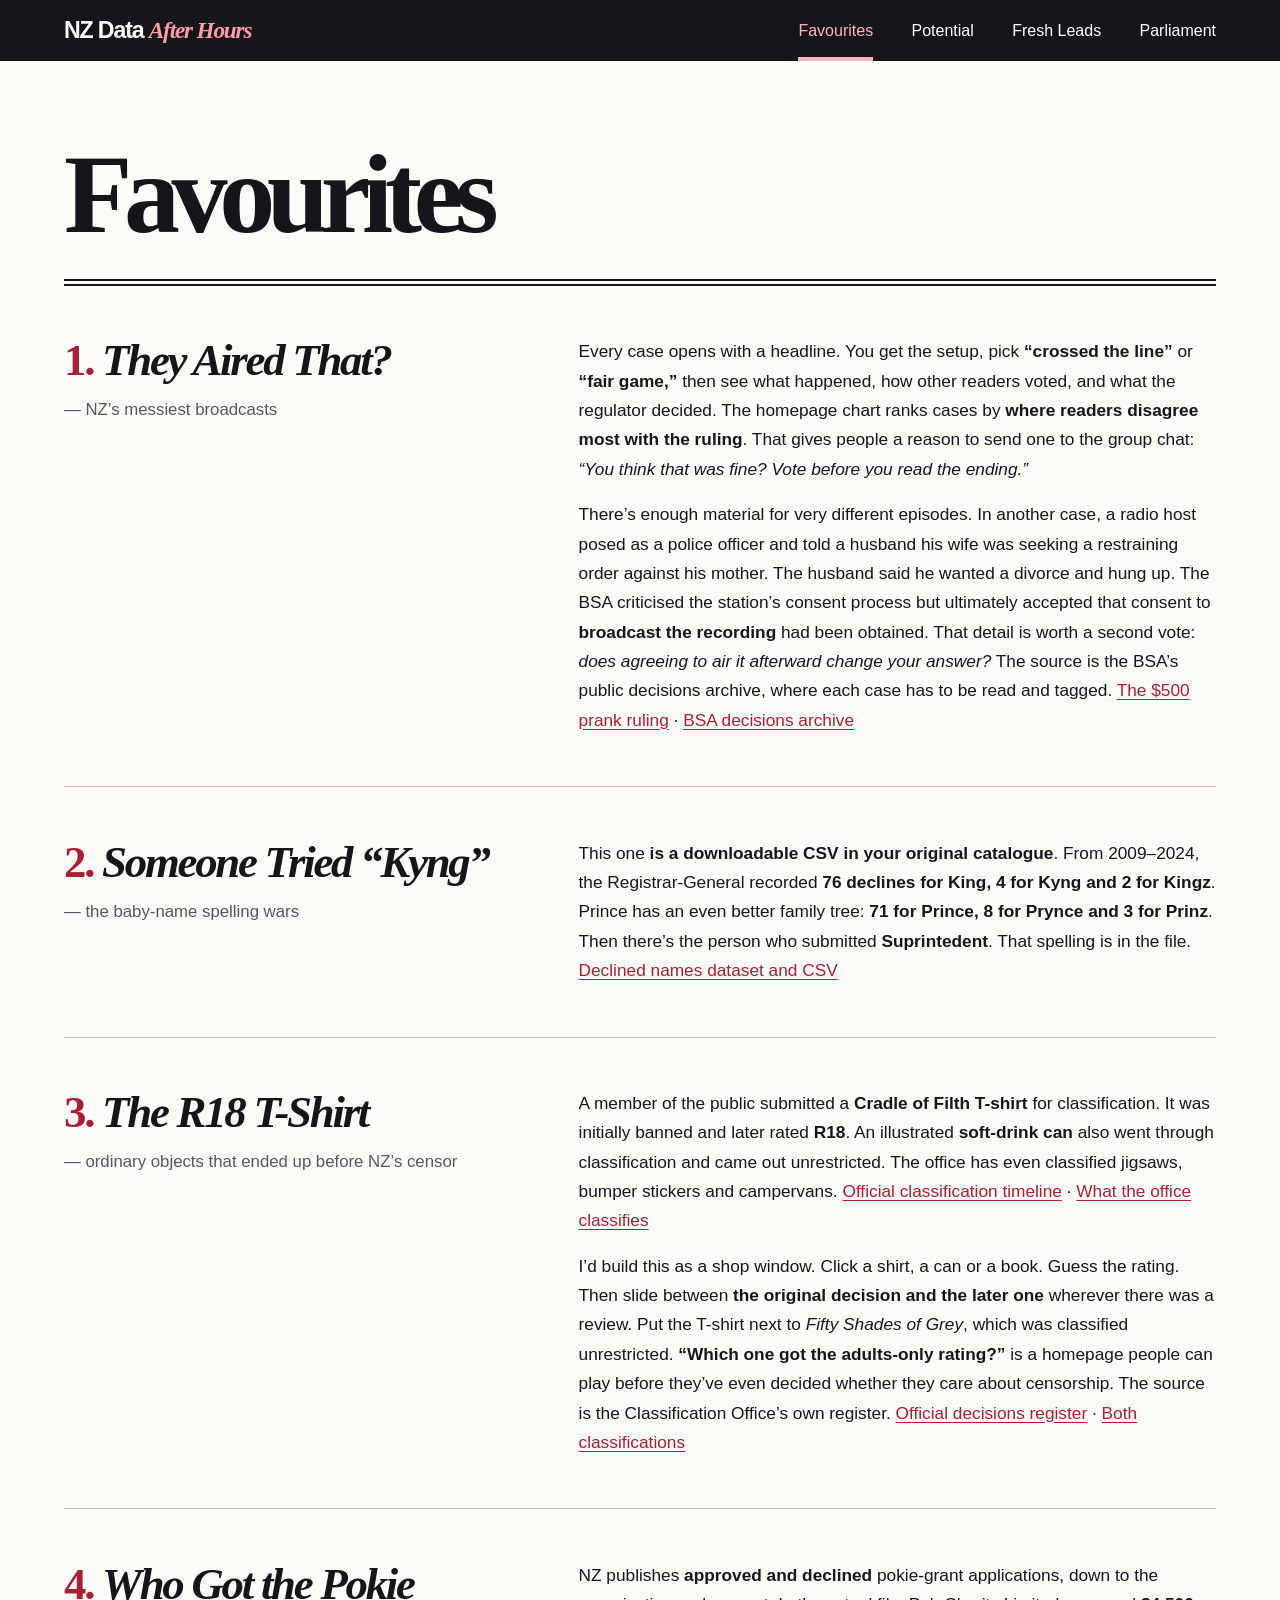
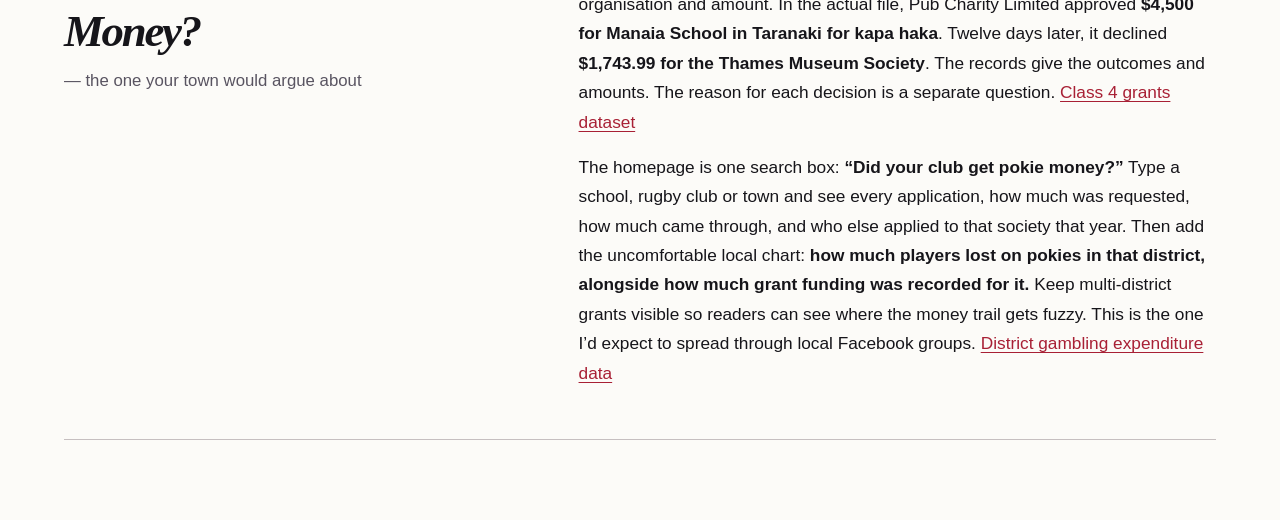
==== commit 1a564ef4: "Add animated Parliament roll calls with party-coloured portrait cutouts" ====
--- a/index.html
+++ b/index.html
@@ -5,7 +5,6 @@
   <meta name="viewport" content="width=device-width, initial-scale=1">
   <title>Favourites · NZ Data After Hours</title>
   <link rel="stylesheet" href="style.css">
-  <script src="portraits.js" defer></script>
 </head>
 <body>
   <a class="skip" href="#main">Skip to content</a>
@@ -16,161 +15,11 @@
         <a href="index.html" aria-current="page">Favourites</a>
         <a href="potential.html">Potential</a>
         <a href="fresh-leads.html">Fresh Leads</a>
+        <a href="parliament.html">Parliament</a>
       </nav>
     </div>
   </header>
   <main class="frame" id="main">
-    <div class="portrait-grid" role="group" aria-label="140 MPs from the 53rd and 54th Parliaments">
-      <button type="button" aria-label="Adrian Rurawhe, Labour" aria-haspopup="dialog" data-name="Adrian Rurawhe" data-party="Labour" data-term="54th Parliament" data-credit="New Zealand Government, Office of the Governor-General" data-licence="CC BY 4.0" data-licence-url="https://creativecommons.org/licenses/by/4.0" data-source="https://commons.wikimedia.org/wiki/File:Adrian_Rurawhe_August_2022_(cropped).jpg"><img src="portraits/1410.webp" alt="" width="120" height="120"></button>
-      <button type="button" aria-label="Andrew Bayly, National" aria-haspopup="dialog" data-name="Andrew Bayly" data-party="National" data-term="54th Parliament" data-credit="New Zealand National Party" data-licence="CC BY-SA 4.0" data-licence-url="https://creativecommons.org/licenses/by-sa/4.0" data-source="https://commons.wikimedia.org/wiki/File:BAYLY,_Andrew_-_Port_Waikato_(cropped).png"><img src="portraits/1395.webp" alt="" width="120" height="120"></button>
-      <button type="button" aria-label="Andrew Hoggard, ACT" aria-haspopup="dialog" data-name="Andrew Hoggard" data-party="ACT" data-term="54th Parliament" data-credit="US Embassy" data-licence="Public domain" data-licence-url="" data-source="https://commons.wikimedia.org/wiki/File:Andrew_Hoggard_drinking_2024_(cropped).jpg"><img src="portraits/1541.webp" alt="" width="120" height="120"></button>
-      <button type="button" aria-label="Andrew Little, Labour" aria-haspopup="dialog" data-name="Andrew Little" data-party="Labour" data-term="54th Parliament" data-credit="Chantelle Gribbon" data-licence="CC BY 4.0" data-licence-url="https://creativecommons.org/licenses/by/4.0" data-source="https://commons.wikimedia.org/wiki/File:Andrew_Little_October_2025_(cropped).jpg"><img src="portraits/1368.webp" alt="" width="120" height="120"></button>
-      <button type="button" aria-label="Andy Foster, NZ First" aria-haspopup="dialog" data-name="Andy Foster" data-party="NZ First" data-term="54th Parliament" data-credit="Wellington City Council" data-licence="CC BY 4.0" data-licence-url="https://creativecommons.org/licenses/by/4.0" data-source="https://commons.wikimedia.org/wiki/File:Official_photo_of_Andy_Foster.png"><img src="portraits/1539.webp" alt="" width="120" height="120"></button>
-      <button type="button" aria-label="Arena Williams, Labour" aria-haspopup="dialog" data-name="Arena Williams" data-party="Labour" data-term="54th Parliament" data-credit="New Zealand Labour Party" data-licence="CC BY-SA 4.0" data-licence-url="https://creativecommons.org/licenses/by-sa/4.0" data-source="https://commons.wikimedia.org/wiki/File:Profile--arenawilliams-390x2-UNC.jpg"><img src="portraits/1498.webp" alt="" width="120" height="120"></button>
-      <button type="button" aria-label="Ayesha Verrall, Labour" aria-haspopup="dialog" data-name="Ayesha Verrall" data-party="Labour" data-term="54th Parliament" data-credit="New Zealand Labour Party" data-licence="CC BY-SA 4.0" data-licence-url="https://creativecommons.org/licenses/by-sa/4.0" data-source="https://commons.wikimedia.org/wiki/File:Profile--ayeshaverrall-390x2-UNC.jpg"><img src="portraits/1493.webp" alt="" width="120" height="120"></button>
-      <button type="button" aria-label="Barbara Edmonds, Labour" aria-haspopup="dialog" data-name="Barbara Edmonds" data-party="Labour" data-term="54th Parliament" data-credit="New Zealand Labour Party" data-licence="CC BY-SA 4.0" data-licence-url="https://creativecommons.org/licenses/by-sa/4.0" data-source="https://commons.wikimedia.org/wiki/File:Profile--barbaraedmonds-2-390x2-UNC.jpg"><img src="portraits/1466.webp" alt="" width="120" height="120"></button>
-      <button type="button" aria-label="Barbara Kuriger, National" aria-haspopup="dialog" data-name="Barbara Kuriger" data-party="National" data-term="54th Parliament" data-credit="New Zealand National Party" data-licence="CC BY-SA 4.0" data-licence-url="https://creativecommons.org/licenses/by-sa/4.0" data-source="https://commons.wikimedia.org/wiki/File:KURIGER,_Barbara_-_Taranaki-King_Country_(cropped).png"><img src="portraits/1404.webp" alt="" width="120" height="120"></button>
-      <button type="button" aria-label="Benjamin Doyle, Green" aria-haspopup="dialog" data-name="Benjamin Doyle" data-party="Green" data-term="54th Parliament" data-credit="Supplied by the Green Party" data-licence="CC BY-SA 4.0" data-licence-url="https://creativecommons.org/licenses/by-sa/4.0" data-source="https://commons.wikimedia.org/wiki/File:Benjamin_Doyle_(cropped).jpg"><img src="portraits/1569.webp" alt="" width="120" height="120"></button>
-      <button type="button" aria-label="Brooke Van Velden, ACT" aria-haspopup="dialog" data-name="Brooke Van Velden" data-party="ACT" data-term="54th Parliament" data-credit="Health &amp; Safety Association NZ" data-licence="CC BY 4.0" data-licence-url="https://creativecommons.org/licenses/by/4.0" data-source="https://commons.wikimedia.org/wiki/File:Brooke_van_Velden_at_2024_HASANZ_Conference_(cropped).jpg"><img src="portraits/1492.webp" alt="" width="120" height="120"></button>
-      <button type="button" aria-label="Cameron Brewer, National" aria-haspopup="dialog" data-name="Cameron Brewer" data-party="National" data-term="54th Parliament" data-credit="New Zealand National Party" data-licence="CC BY-SA 4.0" data-licence-url="https://creativecommons.org/licenses/by-sa/4.0" data-source="https://commons.wikimedia.org/wiki/File:BREWER,_Cameron_-_Upper_Harbour_(cropped).png"><img src="portraits/1528.webp" alt="" width="120" height="120"></button>
-      <button type="button" aria-label="Cameron Luxton, ACT" aria-haspopup="dialog" data-name="Cameron Luxton" data-party="ACT" data-term="54th Parliament" data-credit="Office of the Clerk of the House of Representatives of New Zealand" data-licence="CC BY 4.0" data-licence-url="https://creativecommons.org/licenses/by/4.0" data-source="https://commons.wikimedia.org/wiki/File:Cameron_Luxton.jpg"><img src="portraits/1546.webp" alt="" width="120" height="120"></button>
-      <button type="button" aria-label="Camilla Belich, Labour" aria-haspopup="dialog" data-name="Camilla Belich" data-party="Labour" data-term="54th Parliament" data-credit="New Zealand Labour Party" data-licence="CC BY-SA 4.0" data-licence-url="https://creativecommons.org/licenses/by-sa/4.0" data-source="https://commons.wikimedia.org/wiki/File:Profile--camillabelich-4-390x2-UNC.jpg"><img src="portraits/1458.webp" alt="" width="120" height="120"></button>
-      <button type="button" aria-label="Carl Bates, National" aria-haspopup="dialog" data-name="Carl Bates" data-party="National" data-term="54th Parliament" data-credit="New Zealand National Party" data-licence="CC BY-SA 4.0" data-licence-url="https://creativecommons.org/licenses/by-sa/4.0" data-source="https://commons.wikimedia.org/wiki/File:BATES,_Carl_-_Whanganui_(cropped).png"><img src="portraits/1527.webp" alt="" width="120" height="120"></button>
-      <button type="button" aria-label="Carlos Cheung, National" aria-haspopup="dialog" data-name="Carlos Cheung" data-party="National" data-term="54th Parliament" data-credit="New Zealand National Party" data-licence="CC BY-SA 4.0" data-licence-url="https://creativecommons.org/licenses/by-sa/4.0" data-source="https://commons.wikimedia.org/wiki/File:Cheung,_Carlos_-_Mt_Roskill_(cropped).png"><img src="portraits/1532.webp" alt="" width="120" height="120"></button>
-      <button type="button" aria-label="Carmel Sepuloni, Labour" aria-haspopup="dialog" data-name="Carmel Sepuloni" data-party="Labour" data-term="54th Parliament" data-credit="New Zealand Labour Party" data-licence="CC BY-SA 4.0" data-licence-url="https://creativecommons.org/licenses/by-sa/4.0" data-source="https://commons.wikimedia.org/wiki/File:Profile--carmelsepuloni-390x2-UNC.jpg"><img src="portraits/1350.webp" alt="" width="120" height="120"></button>
-      <button type="button" aria-label="Casey Costello, NZ First" aria-haspopup="dialog" data-name="Casey Costello" data-party="NZ First" data-term="54th Parliament" data-credit="US Embassy NZ" data-licence="Public domain" data-licence-url="" data-source="https://commons.wikimedia.org/wiki/File:Casey_Costello_November_2024.jpg"><img src="portraits/1534.webp" alt="" width="120" height="120"></button>
-      <button type="button" aria-label="Catherine Wedd, National" aria-haspopup="dialog" data-name="Catherine Wedd" data-party="National" data-term="54th Parliament" data-credit="US Embassy New Zealand" data-licence="Public domain" data-licence-url="" data-source="https://commons.wikimedia.org/wiki/File:Catherine_Wedd_2024_(cropped).jpg"><img src="portraits/1564.webp" alt="" width="120" height="120"></button>
-      <button type="button" aria-label="Celia Wade-Brown, Green" aria-haspopup="dialog" data-name="Celia Wade-Brown" data-party="Green" data-term="54th Parliament" data-credit="Supplied by the Green Party; uploader will deal with VRT" data-licence="CC BY-SA 4.0" data-licence-url="https://creativecommons.org/licenses/by-sa/4.0" data-source="https://commons.wikimedia.org/wiki/File:Celia_Wade-Brown_(cropped).jpg"><img src="portraits/1563.webp" alt="" width="120" height="120"></button>
-      <button type="button" aria-label="Chlöe Swarbrick, Green" aria-haspopup="dialog" data-name="Chlöe Swarbrick" data-party="Green" data-term="54th Parliament" data-credit="User:Larzatron" data-licence="CC BY-SA 4.0" data-licence-url="https://creativecommons.org/licenses/by-sa/4.0" data-source="https://commons.wikimedia.org/wiki/File:Chl%C3%B6e_Swarbrick_2020_(cropped).jpg"><img src="portraits/1446.webp" alt="" width="120" height="120"></button>
-      <button type="button" aria-label="Chris Bishop, National" aria-haspopup="dialog" data-name="Chris Bishop" data-party="National" data-term="54th Parliament" data-credit="New Zealand National Party" data-licence="CC BY-SA 4.0" data-licence-url="https://creativecommons.org/licenses/by-sa/4.0" data-source="https://commons.wikimedia.org/wiki/File:BISHOP,_Chris_-_Hutt_South_(cropped_alt).png"><img src="portraits/1397.webp" alt="" width="120" height="120"></button>
-      <button type="button" aria-label="Chris Hipkins, Labour" aria-haspopup="dialog" data-name="Chris Hipkins" data-party="Labour" data-term="54th Parliament" data-credit="New Zealand Labour Party" data-licence="CC BY-SA 4.0" data-licence-url="https://creativecommons.org/licenses/by-sa/4.0" data-source="https://commons.wikimedia.org/wiki/File:Chris_Hipkins_NZ_Labour_(2).jpg"><img src="portraits/1335.webp" alt="" width="120" height="120"></button>
-      <button type="button" aria-label="Chris Penk, National" aria-haspopup="dialog" data-name="Chris Penk" data-party="National" data-term="54th Parliament" data-credit="New Zealand National Party" data-licence="CC BY-SA 4.0" data-licence-url="https://creativecommons.org/licenses/by-sa/4.0" data-source="https://commons.wikimedia.org/wiki/File:PENK,_Chris_-_Kaipara_ki_Mahurangi_(cropped).png"><img src="portraits/1440.webp" alt="" width="120" height="120"></button>
-      <button type="button" aria-label="Christopher Luxon, National" aria-haspopup="dialog" data-name="Christopher Luxon" data-party="National" data-term="54th Parliament" data-credit="New Zealand National Party" data-licence="CC BY-SA 4.0" data-licence-url="https://creativecommons.org/licenses/by-sa/4.0" data-source="https://commons.wikimedia.org/wiki/File:LUXON,_Christopher_-_Botany_(cropped).png"><img src="portraits/1475.webp" alt="" width="120" height="120"></button>
-      <button type="button" aria-label="Cushla Tangaere-Manuel, Labour" aria-haspopup="dialog" data-name="Cushla Tangaere-Manuel" data-party="Labour" data-term="54th Parliament" data-credit="New Zealand Labour Party" data-licence="CC BY-SA 4.0" data-licence-url="https://creativecommons.org/licenses/by-sa/4.0" data-source="https://commons.wikimedia.org/wiki/File:Profile--cushlatangaeremanuel-390x2-UNC.jpg"><img src="portraits/1560.webp" alt="" width="120" height="120"></button>
-      <button type="button" aria-label="Damien O&#x27;Connor, Labour" aria-haspopup="dialog" data-name="Damien O&#x27;Connor" data-party="Labour" data-term="54th Parliament" data-credit="New Zealand Labour Party" data-licence="CC BY-SA 4.0" data-licence-url="https://creativecommons.org/licenses/by-sa/4.0" data-source="https://commons.wikimedia.org/wiki/File:Profile--damienoconnor-5-390x2-UNC.jpg"><img src="portraits/1171.webp" alt="" width="120" height="120"></button>
-      <button type="button" aria-label="Dana Kirkpatrick, National" aria-haspopup="dialog" data-name="Dana Kirkpatrick" data-party="National" data-term="54th Parliament" data-credit="New Zealand National Party" data-licence="CC BY-SA 4.0" data-licence-url="https://creativecommons.org/licenses/by-sa/4.0" data-source="https://commons.wikimedia.org/wiki/File:KIRKPATRICK,_Dana_-_East_Coast_(cropped).png"><img src="portraits/1544.webp" alt="" width="120" height="120"></button>
-      <button type="button" aria-label="Dan Bidois, National" aria-haspopup="dialog" data-name="Dan Bidois" data-party="National" data-term="54th Parliament" data-credit="New Zealand National Party" data-licence="CC BY-SA 4.0" data-licence-url="https://creativecommons.org/licenses/by-sa/4.0" data-source="https://commons.wikimedia.org/wiki/File:BIDOIS,_Dan_-_Northcote_(cropped).png"><img src="portraits/1454.webp" alt="" width="120" height="120"></button>
-      <button type="button" aria-label="Dan Rosewarne, Labour" aria-haspopup="dialog" data-name="Dan Rosewarne" data-party="Labour" data-term="53rd Parliament" data-credit="New Zealand Labour Party" data-licence="CC BY-SA 4.0" data-licence-url="https://creativecommons.org/licenses/by-sa/4.0" data-source="https://commons.wikimedia.org/wiki/File:Profile--danrosewarne-390x2-UNC.jpg"><img src="portraits/1521.webp" alt="" width="120" height="120"></button>
-      <button type="button" aria-label="Darleen Tana, Green" aria-haspopup="dialog" data-name="Darleen Tana" data-party="Green" data-term="54th Parliament" data-credit="Schwede66" data-licence="CC BY-SA 4.0" data-licence-url="https://creativecommons.org/licenses/by-sa/4.0" data-source="https://commons.wikimedia.org/wiki/File:Darleen_Tana_(cropped).jpg"><img src="portraits/1559.webp" alt="" width="120" height="120"></button>
-      <button type="button" aria-label="David Macleod, National" aria-haspopup="dialog" data-name="David Macleod" data-party="National" data-term="54th Parliament" data-credit="New Zealand National Party" data-licence="CC BY-SA 4.0" data-licence-url="https://creativecommons.org/licenses/by-sa/4.0" data-source="https://commons.wikimedia.org/wiki/File:MACLEOD,_David_-_New_Plymouth_(cropped).png"><img src="portraits/1548.webp" alt="" width="120" height="120"></button>
-      <button type="button" aria-label="David Parker, Labour" aria-haspopup="dialog" data-name="David Parker" data-party="Labour" data-term="54th Parliament" data-credit="World Trade Organization from Switzerland" data-licence="CC BY-SA 2.0" data-licence-url="https://creativecommons.org/licenses/by-sa/2.0" data-source="https://commons.wikimedia.org/wiki/File:David_Parker_2017_(cropped).jpg"><img src="portraits/1276.webp" alt="" width="120" height="120"></button>
-      <button type="button" aria-label="David Seymour, ACT" aria-haspopup="dialog" data-name="David Seymour" data-party="ACT" data-term="54th Parliament" data-credit="Doug Mountain" data-licence="CC0" data-licence-url="http://creativecommons.org/publicdomain/zero/1.0/deed.en" data-source="https://commons.wikimedia.org/wiki/File:David_Seymour_2023_(cropped)_(cropped).jpg"><img src="portraits/1413.webp" alt="" width="120" height="120"></button>
-      <button type="button" aria-label="David Wilson, NZ First" aria-haspopup="dialog" data-name="David Wilson" data-party="NZ First" data-term="54th Parliament">DW</button>
-      <button type="button" aria-label="Debbie Ngarewa-Packer, Te Pāti Māori" aria-haspopup="dialog" data-name="Debbie Ngarewa-Packer" data-party="Te Pāti Māori" data-term="54th Parliament" data-credit="Ministry of Foreign Affairs of Japan" data-licence="CC BY 4.0" data-licence-url="https://creativecommons.org/licenses/by/4.0" data-source="https://commons.wikimedia.org/wiki/File:Debbie_Ngarewa-Packer_August_2025.jpg"><img src="portraits/1481.webp" alt="" width="120" height="120"></button>
-      <button type="button" aria-label="Deborah Russell, Labour" aria-haspopup="dialog" data-name="Deborah Russell" data-party="Labour" data-term="54th Parliament" data-credit="New Zealand Labour Party" data-licence="CC BY-SA 4.0" data-licence-url="https://creativecommons.org/licenses/by-sa/4.0" data-source="https://commons.wikimedia.org/wiki/File:Profile--deborahrussell-390x2-UNC.jpg"><img src="portraits/1443.webp" alt="" width="120" height="120"></button>
-      <button type="button" aria-label="Duncan Webb, Labour" aria-haspopup="dialog" data-name="Duncan Webb" data-party="Labour" data-term="54th Parliament" data-credit="New Zealand Labour Party" data-licence="CC BY-SA 4.0" data-licence-url="https://creativecommons.org/licenses/by-sa/4.0" data-source="https://commons.wikimedia.org/wiki/File:Duncan_Webb_(cropped).jpg"><img src="portraits/1451.webp" alt="" width="120" height="120"></button>
-      <button type="button" aria-label="Elizabeth Kerekere, Independent" aria-haspopup="dialog" data-name="Elizabeth Kerekere" data-party="Independent" data-term="53rd Parliament" data-credit="GreenPartyNZ" data-licence="CC BY-SA 4.0" data-licence-url="https://creativecommons.org/licenses/by-sa/4.0" data-source="https://commons.wikimedia.org/wiki/File:Elizabeth_Kerekere.jpg"><img src="portraits/1470.webp" alt="" width="120" height="120"></button>
-      <button type="button" aria-label="Erica Stanford, National" aria-haspopup="dialog" data-name="Erica Stanford" data-party="National" data-term="54th Parliament" data-credit="New Zealand National Party" data-licence="CC BY-SA 4.0" data-licence-url="https://creativecommons.org/licenses/by-sa/4.0" data-source="https://commons.wikimedia.org/wiki/File:STANFORD,_Erica_-_East_Coast_Bays_(cropped_alt).png"><img src="portraits/1444.webp" alt="" width="120" height="120"></button>
-      <button type="button" aria-label="Fa&#x27;anānā Efeso Collins, Green" aria-haspopup="dialog" data-name="Fa&#x27;anānā Efeso Collins" data-party="Green" data-term="54th Parliament" data-credit="Supplied by the Green Party; uploader will deal with VRT" data-licence="CC BY-SA 4.0" data-licence-url="https://creativecommons.org/licenses/by-sa/4.0" data-source="https://commons.wikimedia.org/wiki/File:Efeso_Collins_(cropped).jpg"><img src="portraits/1533.webp" alt="" width="120" height="120"></button>
-      <button type="button" aria-label="Francisco Hernandez, Green" aria-haspopup="dialog" data-name="Francisco Hernandez" data-party="Green" data-term="54th Parliament" data-credit="Naomi Madeiros" data-licence="CC BY-SA 4.0" data-licence-url="https://creativecommons.org/licenses/by-sa/4.0" data-source="https://commons.wikimedia.org/wiki/File:Francisco_Hernandez_2_(cropped).jpg"><img src="portraits/1567.webp" alt="" width="120" height="120"></button>
-      <button type="button" aria-label="Gerry Brownlee, National" aria-haspopup="dialog" data-name="Gerry Brownlee" data-party="National" data-term="54th Parliament" data-credit="Embassy of the United States to New Zealand" data-licence="Public domain" data-licence-url="" data-source="https://commons.wikimedia.org/wiki/File:Speaker_Gerry_Brownlee_2025_(cropped).jpg"><img src="portraits/1185.webp" alt="" width="120" height="120"></button>
-      <button type="button" aria-label="Ginny Andersen, Labour" aria-haspopup="dialog" data-name="Ginny Andersen" data-party="Labour" data-term="54th Parliament" data-credit="New Zealand Labour Party" data-licence="CC BY-SA 4.0" data-licence-url="https://creativecommons.org/licenses/by-sa/4.0" data-source="https://commons.wikimedia.org/wiki/File:Profile--ginnyandersen-3-390x2-UNC.jpg"><img src="portraits/1423.webp" alt="" width="120" height="120"></button>
-      <button type="button" aria-label="Glen Bennett, Labour" aria-haspopup="dialog" data-name="Glen Bennett" data-party="Labour" data-term="54th Parliament" data-credit="New Zealand Labour Party" data-licence="CC BY-SA 4.0" data-licence-url="https://creativecommons.org/licenses/by-sa/4.0" data-source="https://commons.wikimedia.org/wiki/File:Profile--glenbennett-2-390-UNC.jpg"><img src="portraits/1459.webp" alt="" width="120" height="120"></button>
-      <button type="button" aria-label="Golriz Ghahraman, Green" aria-haspopup="dialog" data-name="Golriz Ghahraman" data-party="Green" data-term="54th Parliament" data-credit="Green Party" data-licence="CC BY-SA 4.0" data-licence-url="https://creativecommons.org/licenses/by-sa/4.0" data-source="https://commons.wikimedia.org/wiki/File:Golriz_Ghahraman_(cropped).jpg"><img src="portraits/1429.webp" alt="" width="120" height="120"></button>
-      <button type="button" aria-label="Grant McCallum, National" aria-haspopup="dialog" data-name="Grant McCallum" data-party="National" data-term="54th Parliament" data-credit="New Zealand National Party" data-licence="CC BY-SA 4.0" data-licence-url="https://creativecommons.org/licenses/by-sa/4.0" data-source="https://commons.wikimedia.org/wiki/File:MCCALLUM,_Grant_-_Northland_(cropped).png"><img src="portraits/1550.webp" alt="" width="120" height="120"></button>
-      <button type="button" aria-label="Grant Robertson, Labour" aria-haspopup="dialog" data-name="Grant Robertson" data-party="Labour" data-term="54th Parliament" data-credit="New Zealand Labour Party" data-licence="CC BY-SA 4.0" data-licence-url="https://creativecommons.org/licenses/by-sa/4.0" data-source="https://commons.wikimedia.org/wiki/File:Grant_Robertson_(cropped).jpg"><img src="portraits/1349.webp" alt="" width="120" height="120"></button>
-      <button type="button" aria-label="Greg Fleming, National" aria-haspopup="dialog" data-name="Greg Fleming" data-party="National" data-term="54th Parliament" data-credit="New Zealand National Party" data-licence="CC BY-SA 4.0" data-licence-url="https://creativecommons.org/licenses/by-sa/4.0" data-source="https://commons.wikimedia.org/wiki/File:FLEMING,_Greg_-_Maungakiekie_(cropped).png"><img src="portraits/1538.webp" alt="" width="120" height="120"></button>
-      <button type="button" aria-label="Greg O&#x27;Connor, Labour" aria-haspopup="dialog" data-name="Greg O&#x27;Connor" data-party="Labour" data-term="54th Parliament" data-credit="New Zealand Labour Party" data-licence="CC BY-SA 4.0" data-licence-url="https://creativecommons.org/licenses/by-sa/4.0" data-source="https://commons.wikimedia.org/wiki/File:Profile--gregoconnor-390x2-UNC.jpg"><img src="portraits/1438.webp" alt="" width="120" height="120"></button>
-      <button type="button" aria-label="Hamish Campbell, National" aria-haspopup="dialog" data-name="Hamish Campbell" data-party="National" data-term="54th Parliament" data-credit="New Zealand National Party" data-licence="CC BY-SA 4.0" data-licence-url="https://creativecommons.org/licenses/by-sa/4.0" data-source="https://commons.wikimedia.org/wiki/File:CAMPBELL,_Hamish_-_Ilam_(cropped).png"><img src="portraits/1530.webp" alt="" width="120" height="120"></button>
-      <button type="button" aria-label="Hana-Rawhiti Maipi-Clarke, Te Pāti Māori" aria-haspopup="dialog" data-name="Hana-Rawhiti Maipi-Clarke" data-party="Te Pāti Māori" data-term="54th Parliament" data-credit="Office of the Clerk of the House of Representatives of New Zealand" data-licence="CC BY 4.0" data-licence-url="https://creativecommons.org/licenses/by/4.0" data-source="https://commons.wikimedia.org/wiki/File:Hana-Rawhiti_Maipi-Clarke_(cropped_half-shot).jpg"><img src="portraits/1549.webp" alt="" width="120" height="120"></button>
-      <button type="button" aria-label="Harete Hipango, National" aria-haspopup="dialog" data-name="Harete Hipango" data-party="National" data-term="53rd Parliament" data-credit="New Zealand National Party" data-licence="CC BY-SA 4.0" data-licence-url="https://creativecommons.org/licenses/by-sa/4.0" data-source="https://commons.wikimedia.org/wiki/File:HIPANGO,_Harete_-_Te_Tai_Hauauru_(cropped).png"><img src="portraits/1430.webp" alt="" width="120" height="120"></button>
-      <button type="button" aria-label="Helen White, Labour" aria-haspopup="dialog" data-name="Helen White" data-party="Labour" data-term="54th Parliament" data-credit="New Zealand Labour Party" data-licence="CC BY-SA 4.0" data-licence-url="https://creativecommons.org/licenses/by-sa/4.0" data-source="https://commons.wikimedia.org/wiki/File:Profile--helenwhite-2-390x2-UNC.jpg"><img src="portraits/1497.webp" alt="" width="120" height="120"></button>
-      <button type="button" aria-label="Hūhana Lyndon, Green" aria-haspopup="dialog" data-name="Hūhana Lyndon" data-party="Green" data-term="54th Parliament" data-credit="Naomi Madeiros" data-licence="CC BY-SA 4.0" data-licence-url="https://creativecommons.org/licenses/by-sa/4.0" data-source="https://commons.wikimedia.org/wiki/File:H%C5%ABhana_Lyndon_8_(cropped).jpg"><img src="portraits/1547.webp" alt="" width="120" height="120"></button>
-      <button type="button" aria-label="Ingrid Leary, Labour" aria-haspopup="dialog" data-name="Ingrid Leary" data-party="Labour" data-term="54th Parliament" data-credit="New Zealand Labour Party" data-licence="CC BY-SA 4.0" data-licence-url="https://creativecommons.org/licenses/by-sa/4.0" data-source="https://commons.wikimedia.org/wiki/File:Profile--ingridleary-390x2-UNC.jpg"><img src="portraits/1471.webp" alt="" width="120" height="120"></button>
-      <button type="button" aria-label="James Meager, National" aria-haspopup="dialog" data-name="James Meager" data-party="National" data-term="54th Parliament" data-credit="New Zealand National Party" data-licence="CC BY-SA 4.0" data-licence-url="https://creativecommons.org/licenses/by-sa/4.0" data-source="https://commons.wikimedia.org/wiki/File:MEAGER,_James_-_Rangitata_(cropped).png"><img src="portraits/1551.webp" alt="" width="120" height="120"></button>
-      <button type="button" aria-label="James Shaw, Green" aria-haspopup="dialog" data-name="James Shaw" data-party="Green" data-term="54th Parliament" data-credit="Supplied by the Green Party; uploader will deal with VRT" data-licence="CC BY-SA 4.0" data-licence-url="https://creativecommons.org/licenses/by-sa/4.0" data-source="https://commons.wikimedia.org/wiki/File:James_Shaw_2023_(cropped).jpg"><img src="portraits/1414.webp" alt="" width="120" height="120"></button>
-      <button type="button" aria-label="Jamie Arbuckle, NZ First" aria-haspopup="dialog" data-name="Jamie Arbuckle" data-party="NZ First" data-term="54th Parliament" data-credit="US Embassy" data-licence="Public domain" data-licence-url="" data-source="https://commons.wikimedia.org/wiki/File:Jamie_Arbuckle_2024.jpg"><img src="portraits/1526.webp" alt="" width="120" height="120"></button>
-      <button type="button" aria-label="Jan Tinetti, Labour" aria-haspopup="dialog" data-name="Jan Tinetti" data-party="Labour" data-term="54th Parliament" data-credit="New Zealand Labour Party" data-licence="CC BY-SA 4.0" data-licence-url="https://creativecommons.org/licenses/by-sa/4.0" data-source="https://commons.wikimedia.org/wiki/File:Profile--jantinetti-390x2-UNC.jpg"><img src="portraits/1447.webp" alt="" width="120" height="120"></button>
-      <button type="button" aria-label="Jenny Marcroft, NZ First" aria-haspopup="dialog" data-name="Jenny Marcroft" data-party="NZ First" data-term="54th Parliament" data-credit="Office of the Clerk of the House of Representatives of New Zealand" data-licence="CC BY 4.0" data-licence-url="https://creativecommons.org/licenses/by/4.0" data-source="https://commons.wikimedia.org/wiki/File:Jenny_Marcroft_(cropped).jpg"><img src="portraits/1436.webp" alt="" width="120" height="120"></button>
-      <button type="button" aria-label="Jenny Salesa, Labour" aria-haspopup="dialog" data-name="Jenny Salesa" data-party="Labour" data-term="54th Parliament" data-credit="New Zealand Labour Party" data-licence="CC BY-SA 4.0" data-licence-url="https://creativecommons.org/licenses/by-sa/4.0" data-source="https://commons.wikimedia.org/wiki/File:Profile--jennysalesa-390x2-UNC.jpg"><img src="portraits/1411.webp" alt="" width="120" height="120"></button>
-      <button type="button" aria-label="Jo Luxton, Labour" aria-haspopup="dialog" data-name="Jo Luxton" data-party="Labour" data-term="54th Parliament" data-credit="New Zealand Labour Party" data-licence="CC BY-SA 4.0" data-licence-url="https://creativecommons.org/licenses/by-sa/4.0" data-source="https://commons.wikimedia.org/wiki/File:Profile--joluxton-390x2-UNC.jpg"><img src="portraits/1435.webp" alt="" width="120" height="120"></button>
-      <button type="button" aria-label="Joseph Mooney, National" aria-haspopup="dialog" data-name="Joseph Mooney" data-party="National" data-term="54th Parliament" data-credit="New Zealand National Party" data-licence="CC BY-SA 4.0" data-licence-url="https://creativecommons.org/licenses/by-sa/4.0" data-source="https://commons.wikimedia.org/wiki/File:MOONEY,_Joseph_-_Southland_(cropped).png"><img src="portraits/1480.webp" alt="" width="120" height="120"></button>
-      <button type="button" aria-label="Judith Collins, National" aria-haspopup="dialog" data-name="Judith Collins" data-party="National" data-term="54th Parliament" data-credit="US Embassy New Zealand" data-licence="Public domain" data-licence-url="" data-source="https://commons.wikimedia.org/wiki/File:2025_Judith_Collins_(cropped).jpg"><img src="portraits/1264.webp" alt="" width="120" height="120"></button>
-      <button type="button" aria-label="Julie Anne Genter, Green" aria-haspopup="dialog" data-name="Julie Anne Genter" data-party="Green" data-term="54th Parliament" data-credit="Naomi Madeiros" data-licence="CC BY-SA 4.0" data-licence-url="https://creativecommons.org/licenses/by-sa/4.0" data-source="https://commons.wikimedia.org/wiki/File:Julie_Anne_Genter_3_(cropped).jpg"><img src="portraits/1365.webp" alt="" width="120" height="120"></button>
-      <button type="button" aria-label="Kahurangi Carter, Green" aria-haspopup="dialog" data-name="Kahurangi Carter" data-party="Green" data-term="54th Parliament" data-credit="Naomi Madeiros" data-licence="CC BY-SA 4.0" data-licence-url="https://creativecommons.org/licenses/by-sa/4.0" data-source="https://commons.wikimedia.org/wiki/File:Kahu_Carter_(cropped).jpg"><img src="portraits/1531.webp" alt="" width="120" height="120"></button>
-      <button type="button" aria-label="Karen Chhour, ACT" aria-haspopup="dialog" data-name="Karen Chhour" data-party="ACT" data-term="54th Parliament" data-credit="Access Matters" data-licence="CC BY-SA 2.0" data-licence-url="https://creativecommons.org/licenses/by-sa/2.0" data-source="https://commons.wikimedia.org/wiki/File:Karen_Chhour_2023_(cropped).jpg"><img src="portraits/1464.webp" alt="" width="120" height="120"></button>
-      <button type="button" aria-label="Katie Nimon, National" aria-haspopup="dialog" data-name="Katie Nimon" data-party="National" data-term="54th Parliament" data-credit="New Zealand National Party" data-licence="CC BY-SA 4.0" data-licence-url="https://creativecommons.org/licenses/by-sa/4.0" data-source="https://commons.wikimedia.org/wiki/File:NIMON,_Katie_-_Napier_(cropped).png"><img src="portraits/1553.webp" alt="" width="120" height="120"></button>
-      <button type="button" aria-label="Kelvin Davis, Labour" aria-haspopup="dialog" data-name="Kelvin Davis" data-party="Labour" data-term="54th Parliament" data-credit="New Zealand Labour Party" data-licence="CC BY-SA 4.0" data-licence-url="https://creativecommons.org/licenses/by-sa/4.0" data-source="https://commons.wikimedia.org/wiki/File:Profile--kelvindavis-390x2-UNC.jpg"><img src="portraits/1329.webp" alt="" width="120" height="120"></button>
-      <button type="button" aria-label="Kieran McAnulty, Labour" aria-haspopup="dialog" data-name="Kieran McAnulty" data-party="Labour" data-term="54th Parliament" data-credit="New Zealand Labour Party" data-licence="CC BY-SA 4.0" data-licence-url="https://creativecommons.org/licenses/by-sa/4.0" data-source="https://commons.wikimedia.org/wiki/File:Profile--kieranmcanulty-2-390x2-UNC.jpg"><img src="portraits/1437.webp" alt="" width="120" height="120"></button>
-      <button type="button" aria-label="Kiritapu Allan, Labour" aria-haspopup="dialog" data-name="Kiritapu Allan" data-party="Labour" data-term="53rd Parliament" data-credit="Te Rawhitiroa Bosch" data-licence="CC BY-SA 4.0" data-licence-url="https://creativecommons.org/licenses/by-sa/4.0" data-source="https://commons.wikimedia.org/wiki/File:Kiritapu_Allan_(cropped).jpg"><img src="portraits/1422.webp" alt="" width="120" height="120"></button>
-      <button type="button" aria-label="Lan Pham, Green" aria-haspopup="dialog" data-name="Lan Pham" data-party="Green" data-term="54th Parliament" data-credit="Naomi Madeiros" data-licence="CC BY-SA 4.0" data-licence-url="https://creativecommons.org/licenses/by-sa/4.0" data-source="https://commons.wikimedia.org/wiki/File:Lan_Pham1_(cropped).jpg"><img src="portraits/1555.webp" alt="" width="120" height="120"></button>
-      <button type="button" aria-label="Laura Trask, ACT" aria-haspopup="dialog" data-name="Laura Trask" data-party="ACT" data-term="54th Parliament" data-credit="US Embassy" data-licence="Public domain" data-licence-url="" data-source="https://commons.wikimedia.org/wiki/File:Laura_Trask_2024_(4)_(cropped).jpg"><img src="portraits/1561.webp" alt="" width="120" height="120"></button>
-      <button type="button" aria-label="Lawrence Xu-Nan, Green" aria-haspopup="dialog" data-name="Lawrence Xu-Nan" data-party="Green" data-term="54th Parliament" data-credit="Naomi Madeiros" data-licence="CC BY-SA 4.0" data-licence-url="https://creativecommons.org/licenses/by-sa/4.0" data-source="https://commons.wikimedia.org/wiki/File:Lawrence_Xu-Nan_7_(cropped).jpg"><img src="portraits/1568.webp" alt="" width="120" height="120"></button>
-      <button type="button" aria-label="Lemauga Lydia Sosene, Labour" aria-haspopup="dialog" data-name="Lemauga Lydia Sosene" data-party="Labour" data-term="54th Parliament" data-credit="New Zealand Labour Party" data-licence="CC BY-SA 4.0" data-licence-url="https://creativecommons.org/licenses/by-sa/4.0" data-source="https://commons.wikimedia.org/wiki/File:Profile--lemaugalydiasosene-390x2-UNC.jpg"><img src="portraits/1522.webp" alt="" width="120" height="120"></button>
-      <button type="button" aria-label="Louise Upston, National" aria-haspopup="dialog" data-name="Louise Upston" data-party="National" data-term="54th Parliament" data-credit="New Zealand National Party" data-licence="CC BY-SA 4.0" data-licence-url="https://creativecommons.org/licenses/by-sa/4.0" data-source="https://commons.wikimedia.org/wiki/File:UPSTON,_Louise_-_Taupo_(cropped).png"><img src="portraits/1352.webp" alt="" width="120" height="120"></button>
-      <button type="button" aria-label="Marama Davidson, Green" aria-haspopup="dialog" data-name="Marama Davidson" data-party="Green" data-term="54th Parliament" data-credit="Naomi Madeiros" data-licence="CC BY-SA 4.0" data-licence-url="https://creativecommons.org/licenses/by-sa/4.0" data-source="https://commons.wikimedia.org/wiki/File:Marama_Davidson_2_(cropped).jpg"><img src="portraits/1418.webp" alt="" width="120" height="120"></button>
-      <button type="button" aria-label="Mariameno Kapa-Kingi, Independent" aria-haspopup="dialog" data-name="Mariameno Kapa-Kingi" data-party="Independent" data-term="54th Parliament" data-credit="Clerk of the House of Representatives and/or the Parliamentary Corporation on behalf of Parliamentary Service" data-licence="CC BY 4.0" data-licence-url="https://creativecommons.org/licenses/by/4.0" data-source="https://commons.wikimedia.org/wiki/File:Mariameno_Kapa-Kingi_2025.jpg"><img src="portraits/1542.webp" alt="" width="120" height="120"></button>
-      <button type="button" aria-label="Mark Cameron, ACT" aria-haspopup="dialog" data-name="Mark Cameron" data-party="ACT" data-term="54th Parliament">MC</button>
-      <button type="button" aria-label="Mark Mitchell, National" aria-haspopup="dialog" data-name="Mark Mitchell" data-party="National" data-term="54th Parliament" data-credit="New Zealand National Party" data-licence="CC BY-SA 4.0" data-licence-url="https://creativecommons.org/licenses/by-sa/4.0" data-source="https://commons.wikimedia.org/wiki/File:MITCHELL,_Mark_-_Whangaparaoa_(cropped).png"><img src="portraits/1374.webp" alt="" width="120" height="120"></button>
-      <button type="button" aria-label="Mark William James Patterson, NZ First" aria-haspopup="dialog" data-name="Mark William James Patterson" data-party="NZ First" data-term="54th Parliament" data-credit="US Embassy" data-licence="Public domain" data-licence-url="" data-source="https://commons.wikimedia.org/wiki/File:Mark_Patterson_2019.jpg"><img src="portraits/1439.webp" alt="" width="120" height="120"></button>
-      <button type="button" aria-label="Matt Doocey, National" aria-haspopup="dialog" data-name="Matt Doocey" data-party="National" data-term="54th Parliament" data-credit="New Zealand National Party" data-licence="CC BY-SA 4.0" data-licence-url="https://creativecommons.org/licenses/by-sa/4.0" data-source="https://commons.wikimedia.org/wiki/File:DOOCEY,_Matt_-_Waimakariri_(cropped).png"><img src="portraits/1398.webp" alt="" width="120" height="120"></button>
-      <button type="button" aria-label="Maureen Pugh, National" aria-haspopup="dialog" data-name="Maureen Pugh" data-party="National" data-term="54th Parliament" data-credit="New Zealand National Party" data-licence="CC BY-SA 4.0" data-licence-url="https://creativecommons.org/licenses/by-sa/4.0" data-source="https://commons.wikimedia.org/wiki/File:PUGH,_Maureen_-_West_Coast_-Tasman_(cropped).png"><img src="portraits/1419.webp" alt="" width="120" height="120"></button>
-      <button type="button" aria-label="Megan Woods, Labour" aria-haspopup="dialog" data-name="Megan Woods" data-party="Labour" data-term="54th Parliament" data-credit="New Zealand Labour Party" data-licence="CC BY-SA 4.0" data-licence-url="https://creativecommons.org/licenses/by-sa/4.0" data-source="https://commons.wikimedia.org/wiki/File:Profile--meganwoods-390x2-UNC.jpg"><img src="portraits/1386.webp" alt="" width="120" height="120"></button>
-      <button type="button" aria-label="Meka Whaitiri, Independent" aria-haspopup="dialog" data-name="Meka Whaitiri" data-party="Independent" data-term="53rd Parliament" data-credit="New Zealand Labour Party." data-licence="CC BY-SA 4.0" data-licence-url="https://creativecommons.org/licenses/by-sa/4.0" data-source="https://commons.wikimedia.org/wiki/File:Hon_Meka_Whaitiri.jpg"><img src="portraits/1390.webp" alt="" width="120" height="120"></button>
-      <button type="button" aria-label="Melissa Lee, National" aria-haspopup="dialog" data-name="Melissa Lee" data-party="National" data-term="54th Parliament" data-credit="New Zealand National Party" data-licence="CC BY-SA 4.0" data-licence-url="https://creativecommons.org/licenses/by-sa/4.0" data-source="https://commons.wikimedia.org/wiki/File:LEE,_Melissa_-_Mt_Albert_(cropped).png"><img src="portraits/1340.webp" alt="" width="120" height="120"></button>
-      <button type="button" aria-label="Mike Butterick, National" aria-haspopup="dialog" data-name="Mike Butterick" data-party="National" data-term="54th Parliament" data-credit="New Zealand National Party" data-licence="CC BY-SA 4.0" data-licence-url="https://creativecommons.org/licenses/by-sa/4.0" data-source="https://commons.wikimedia.org/wiki/File:BUTTERICK,_Mike_-_Wairarapa_(cropped).png"><img src="portraits/1529.webp" alt="" width="120" height="120"></button>
-      <button type="button" aria-label="Mike Davidson, Green" aria-haspopup="dialog" data-name="Mike Davidson" data-party="Green" data-term="54th Parliament" data-credit="Naomi Madeiros" data-licence="CC BY-SA 4.0" data-licence-url="https://creativecommons.org/licenses/by-sa/4.0" data-source="https://commons.wikimedia.org/wiki/File:Mike_Davidson_1_(cropped).jpg"><img src="portraits/1573.webp" alt="" width="120" height="120"></button>
-      <button type="button" aria-label="Miles Anderson, National" aria-haspopup="dialog" data-name="Miles Anderson" data-party="National" data-term="54th Parliament" data-credit="New Zealand National Party" data-licence="CC BY-SA 4.0" data-licence-url="https://creativecommons.org/licenses/by-sa/4.0" data-source="https://commons.wikimedia.org/wiki/File:ANDERSON,_Miles_-_Waitaki_(cropped).png"><img src="portraits/1525.webp" alt="" width="120" height="120"></button>
-      <button type="button" aria-label="Nancy Lu, National" aria-haspopup="dialog" data-name="Nancy Lu" data-party="National" data-term="54th Parliament" data-credit="New Zealand National Party" data-licence="CC BY-SA 4.0" data-licence-url="https://creativecommons.org/licenses/by-sa/4.0" data-source="https://commons.wikimedia.org/wiki/File:Nancy_Lu_-_List_(cropped).png"><img src="portraits/1545.webp" alt="" width="120" height="120"></button>
-      <button type="button" aria-label="Nicola Grigg, National" aria-haspopup="dialog" data-name="Nicola Grigg" data-party="National" data-term="54th Parliament" data-credit="New Zealand National Party" data-licence="CC BY-SA 4.0" data-licence-url="https://creativecommons.org/licenses/by-sa/4.0" data-source="https://commons.wikimedia.org/wiki/File:GRIGG,_Nicola_-_Selwyn_(cropped).png"><img src="portraits/1467.webp" alt="" width="120" height="120"></button>
-      <button type="button" aria-label="Nicola Willis, National" aria-haspopup="dialog" data-name="Nicola Willis" data-party="National" data-term="54th Parliament" data-credit="US Embassy NZ" data-licence="Public domain" data-licence-url="" data-source="https://commons.wikimedia.org/wiki/File:Nicola_Willis_in_her_office,_Wellington,_September_2026.jpg"><img src="portraits/1453.webp" alt="" width="120" height="120"></button>
-      <button type="button" aria-label="Nicole McKee, ACT" aria-haspopup="dialog" data-name="Nicole McKee" data-party="ACT" data-term="54th Parliament" data-credit="Office of the Clerk of the House of Representatives of New Zealand" data-licence="CC BY 4.0" data-licence-url="https://creativecommons.org/licenses/by/4.0" data-source="https://commons.wikimedia.org/wiki/File:Nicole_McKee_2025_(cropped).jpg"><img src="portraits/1477.webp" alt="" width="120" height="120"></button>
-      <button type="button" aria-label="Oriini Kaipara, Te Pāti Māori" aria-haspopup="dialog" data-name="Oriini Kaipara" data-party="Te Pāti Māori" data-term="54th Parliament" data-credit="UN Human Rights" data-licence="CC BY 3.0" data-licence-url="https://creativecommons.org/licenses/by/3.0" data-source="https://commons.wikimedia.org/wiki/File:Oriini_Kaipara,_December_2022_(cropped).jpg"><img src="portraits/1572.webp" alt="" width="120" height="120"></button>
-      <button type="button" aria-label="Parmjeet Parmar, ACT" aria-haspopup="dialog" data-name="Parmjeet Parmar" data-party="ACT" data-term="54th Parliament" data-credit="Parmjeet Parmar MP" data-licence="CC BY 3.0" data-licence-url="https://creativecommons.org/licenses/by/3.0" data-source="https://commons.wikimedia.org/wiki/File:Parmjeet_Parmar.jpg"><img src="portraits/1408.webp" alt="" width="120" height="120"></button>
-      <button type="button" aria-label="Paul Goldsmith, National" aria-haspopup="dialog" data-name="Paul Goldsmith" data-party="National" data-term="54th Parliament" data-credit="New Zealand National Party" data-licence="CC BY-SA 4.0" data-licence-url="https://creativecommons.org/licenses/by-sa/4.0" data-source="https://commons.wikimedia.org/wiki/File:GOLDSMITH,_Paul_-_Epsom_(cropped).png"><img src="portraits/1366.webp" alt="" width="120" height="120"></button>
-      <button type="button" aria-label="Paulo Garcia, National" aria-haspopup="dialog" data-name="Paulo Garcia" data-party="National" data-term="54th Parliament" data-credit="New Zealand National Party" data-licence="CC BY-SA 4.0" data-licence-url="https://creativecommons.org/licenses/by-sa/4.0" data-source="https://commons.wikimedia.org/wiki/File:GARCIA,_Paulo_-_New_Lynn_(cropped).png"><img src="portraits/1456.webp" alt="" width="120" height="120"></button>
-      <button type="button" aria-label="Peeni Henare, Labour" aria-haspopup="dialog" data-name="Peeni Henare" data-party="Labour" data-term="54th Parliament" data-credit="New Zealand Labour Party" data-licence="CC BY-SA 4.0" data-licence-url="https://creativecommons.org/licenses/by-sa/4.0" data-source="https://commons.wikimedia.org/wiki/File:Profile--peenihenare-390x2-UNC.jpg"><img src="portraits/1401.webp" alt="" width="120" height="120"></button>
-      <button type="button" aria-label="Penny Simmonds, National" aria-haspopup="dialog" data-name="Penny Simmonds" data-party="National" data-term="54th Parliament" data-credit="New Zealand National Party" data-licence="CC BY-SA 4.0" data-licence-url="https://creativecommons.org/licenses/by-sa/4.0" data-source="https://commons.wikimedia.org/wiki/File:SIMMONDS,_Penny_-_Invercargill_(cropped).png"><img src="portraits/1488.webp" alt="" width="120" height="120"></button>
-      <button type="button" aria-label="Phil Twyford, Labour" aria-haspopup="dialog" data-name="Phil Twyford" data-party="Labour" data-term="54th Parliament" data-credit="New Zealand Labour Party" data-licence="CC BY-SA 4.0" data-licence-url="https://creativecommons.org/licenses/by-sa/4.0" data-source="https://commons.wikimedia.org/wiki/File:Profile--philtwyford-2-390x2-UNC.jpg"><img src="portraits/1351.webp" alt="" width="120" height="120"></button>
-      <button type="button" aria-label="Priyanca Radhakrishnan, Labour" aria-haspopup="dialog" data-name="Priyanca Radhakrishnan" data-party="Labour" data-term="54th Parliament" data-credit="New Zealand Labour Party" data-licence="CC BY-SA 4.0" data-licence-url="https://creativecommons.org/licenses/by-sa/4.0" data-source="https://commons.wikimedia.org/wiki/File:Profile--priyancaradhakrishnan-390x2-UNC.jpg"><img src="portraits/1442.webp" alt="" width="120" height="120"></button>
-      <button type="button" aria-label="Rachel Boyack, Labour" aria-haspopup="dialog" data-name="Rachel Boyack" data-party="Labour" data-term="54th Parliament" data-credit="New Zealand Labour Party" data-licence="CC BY-SA 4.0" data-licence-url="https://creativecommons.org/licenses/by-sa/4.0" data-source="https://commons.wikimedia.org/wiki/File:Profile--rachelboyack-390x2-UNC.jpg"><img src="portraits/1460.webp" alt="" width="120" height="120"></button>
-      <button type="button" aria-label="Rachel Brooking, Labour" aria-haspopup="dialog" data-name="Rachel Brooking" data-party="Labour" data-term="54th Parliament" data-credit="New Zealand Labour Party" data-licence="CC BY-SA 4.0" data-licence-url="https://creativecommons.org/licenses/by-sa/4.0" data-source="https://commons.wikimedia.org/wiki/File:Profile--rachelbrooking-2-390x2-UNC.jpg"><img src="portraits/1461.webp" alt="" width="120" height="120"></button>
-      <button type="button" aria-label="Rawiri Waititi, Te Pāti Māori" aria-haspopup="dialog" data-name="Rawiri Waititi" data-party="Te Pāti Māori" data-term="54th Parliament" data-credit="Ministry of Foreign Affairs of Japan" data-licence="CC BY 4.0" data-licence-url="https://creativecommons.org/licenses/by/4.0" data-source="https://commons.wikimedia.org/wiki/File:Rawiri_Waititi_August_2025.jpg"><img src="portraits/1494.webp" alt="" width="120" height="120"></button>
-      <button type="button" aria-label="Reuben Davidson, Labour" aria-haspopup="dialog" data-name="Reuben Davidson" data-party="Labour" data-term="54th Parliament" data-credit="New Zealand Labour Party" data-licence="CC BY-SA 4.0" data-licence-url="https://creativecommons.org/licenses/by-sa/4.0" data-source="https://commons.wikimedia.org/wiki/File:Reuben_Davidson.jpg"><img src="portraits/1536.webp" alt="" width="120" height="120"></button>
-      <button type="button" aria-label="Ricardo Menéndez March, Green" aria-haspopup="dialog" data-name="Ricardo Menéndez March" data-party="Green" data-term="54th Parliament" data-credit="Naomi Madeiros" data-licence="CC BY-SA 4.0" data-licence-url="https://creativecommons.org/licenses/by-sa/4.0" data-source="https://commons.wikimedia.org/wiki/File:Ricardo_Men%C3%A9ndez_March_4_(cropped).jpg"><img src="portraits/1479.webp" alt="" width="120" height="120"></button>
-      <button type="button" aria-label="Rima Nakhle, National" aria-haspopup="dialog" data-name="Rima Nakhle" data-party="National" data-term="54th Parliament" data-credit="New Zealand National Party" data-licence="CC BY-SA 4.0" data-licence-url="https://creativecommons.org/licenses/by-sa/4.0" data-source="https://commons.wikimedia.org/wiki/File:NAKHLE,_Rima_-_Takanini_(cropped).png"><img src="portraits/1552.webp" alt="" width="120" height="120"></button>
-      <button type="button" aria-label="Rino Tirikatene, Labour" aria-haspopup="dialog" data-name="Rino Tirikatene" data-party="Labour" data-term="54th Parliament" data-credit="New Zealand Labour Party" data-licence="CC BY-SA 4.0" data-licence-url="https://creativecommons.org/licenses/by-sa/4.0" data-source="https://commons.wikimedia.org/wiki/File:Profile--rinotirikatene-390x2-UNC.jpg"><img src="portraits/1383.webp" alt="" width="120" height="120"></button>
-      <button type="button" aria-label="Ryan Hamilton, National" aria-haspopup="dialog" data-name="Ryan Hamilton" data-party="National" data-term="54th Parliament" data-credit="New Zealand National Party" data-licence="CC BY-SA 4.0" data-licence-url="https://creativecommons.org/licenses/by-sa/4.0" data-source="https://commons.wikimedia.org/wiki/File:HAMILTON,_Ryan_-_Hamilton_East_(cropped).png"><img src="portraits/1540.webp" alt="" width="120" height="120"></button>
-      <button type="button" aria-label="Sam Uffindell, National" aria-haspopup="dialog" data-name="Sam Uffindell" data-party="National" data-term="54th Parliament" data-credit="New Zealand National Party" data-licence="CC BY-SA 4.0" data-licence-url="https://creativecommons.org/licenses/by-sa/4.0" data-source="https://commons.wikimedia.org/wiki/File:UFFINDELL,_Sam_-_Tauranga_(cropped).png"><img src="portraits/1523.webp" alt="" width="120" height="120"></button>
-      <button type="button" aria-label="Scott Simpson, National" aria-haspopup="dialog" data-name="Scott Simpson" data-party="National" data-term="54th Parliament" data-credit="New Zealand National Party" data-licence="CC BY-SA 4.0" data-licence-url="https://creativecommons.org/licenses/by-sa/4.0" data-source="https://commons.wikimedia.org/wiki/File:SIMPSON,_Scott_-_Coromandel_(cropped).png"><img src="portraits/1382.webp" alt="" width="120" height="120"></button>
-      <button type="button" aria-label="Scott Willis, Green" aria-haspopup="dialog" data-name="Scott Willis" data-party="Green" data-term="54th Parliament" data-credit="Naomi Madeiros" data-licence="CC BY-SA 4.0" data-licence-url="https://creativecommons.org/licenses/by-sa/4.0" data-source="https://commons.wikimedia.org/wiki/File:Scott_Willis_2_(cropped).jpg"><img src="portraits/1566.webp" alt="" width="120" height="120"></button>
-      <button type="button" aria-label="Shanan Halbert, Labour" aria-haspopup="dialog" data-name="Shanan Halbert" data-party="Labour" data-term="54th Parliament" data-credit="New Zealand Labour Party" data-licence="CC BY-SA 4.0" data-licence-url="https://creativecommons.org/licenses/by-sa/4.0" data-source="https://commons.wikimedia.org/wiki/File:Profile--shananhalbert-390x2-UNC.jpg"><img src="portraits/1468.webp" alt="" width="120" height="120"></button>
-      <button type="button" aria-label="Shane Jones, NZ First" aria-haspopup="dialog" data-name="Shane Jones" data-party="NZ First" data-term="54th Parliament" data-credit="Stuartyeates" data-licence="CC BY-SA 4.0" data-licence-url="https://creativecommons.org/licenses/by-sa/4.0" data-source="https://commons.wikimedia.org/wiki/File:Shane_Jones_2018_5.jpg"><img src="portraits/1307.webp" alt="" width="120" height="120"></button>
-      <button type="button" aria-label="Shane Reti, National" aria-haspopup="dialog" data-name="Shane Reti" data-party="National" data-term="54th Parliament" data-credit="New Zealand National Party" data-licence="CC BY-SA 4.0" data-licence-url="https://creativecommons.org/licenses/by-sa/4.0" data-source="https://commons.wikimedia.org/wiki/File:RETI,_Shane_-_Whangarei_(cropped).png"><img src="portraits/1409.webp" alt="" width="120" height="120"></button>
-      <button type="button" aria-label="Simeon Brown, National" aria-haspopup="dialog" data-name="Simeon Brown" data-party="National" data-term="54th Parliament" data-credit="New Zealand National Party" data-licence="CC BY-SA 4.0" data-licence-url="https://creativecommons.org/licenses/by-sa/4.0" data-source="https://commons.wikimedia.org/wiki/File:BROWN,_Simeon_-_Pakuranga_(cropped).png"><img src="portraits/1424.webp" alt="" width="120" height="120"></button>
-      <button type="button" aria-label="Simon Court, ACT" aria-haspopup="dialog" data-name="Simon Court" data-party="ACT" data-term="54th Parliament" data-credit="US Embassy New Zealand" data-licence="Public domain" data-licence-url="" data-source="https://commons.wikimedia.org/wiki/File:Simon_Court,_2025.jpg"><img src="portraits/1465.webp" alt="" width="120" height="120"></button>
-      <button type="button" aria-label="Simon Watts, National" aria-haspopup="dialog" data-name="Simon Watts" data-party="National" data-term="54th Parliament" data-credit="New Zealand National Party" data-licence="CC BY-SA 4.0" data-licence-url="https://creativecommons.org/licenses/by-sa/4.0" data-source="https://commons.wikimedia.org/wiki/File:WATTS,_Simon_-_North_Shore_(cropped).png"><img src="portraits/1496.webp" alt="" width="120" height="120"></button>
-      <button type="button" aria-label="Soraya Peke-Mason, Labour" aria-haspopup="dialog" data-name="Soraya Peke-Mason" data-party="Labour" data-term="53rd Parliament" data-credit="New Zealand Labour Party" data-licence="CC BY-SA 4.0" data-licence-url="https://creativecommons.org/licenses/by-sa/4.0" data-source="https://commons.wikimedia.org/wiki/File:Profile--sorayapekemason-2-390x2-UNC.jpg"><img src="portraits/1519.webp" alt="" width="120" height="120"></button>
-      <button type="button" aria-label="Steve Abel, Green" aria-haspopup="dialog" data-name="Steve Abel" data-party="Green" data-term="54th Parliament" data-credit="Naomi Madeiros" data-licence="CC BY-SA 4.0" data-licence-url="https://creativecommons.org/licenses/by-sa/4.0" data-source="https://commons.wikimedia.org/wiki/File:Steve_Abel_4_(cropped).jpg"><img src="portraits/1524.webp" alt="" width="120" height="120"></button>
-      <button type="button" aria-label="Stuart Smith, National" aria-haspopup="dialog" data-name="Stuart Smith" data-party="National" data-term="54th Parliament" data-credit="New Zealand National Party" data-licence="CC BY-SA 4.0" data-licence-url="https://creativecommons.org/licenses/by-sa/4.0" data-source="https://commons.wikimedia.org/wiki/File:SMITH,_Stuart_-_Kaikoura_(cropped).png"><img src="portraits/1415.webp" alt="" width="120" height="120"></button>
-      <button type="button" aria-label="Suze Redmayne, National" aria-haspopup="dialog" data-name="Suze Redmayne" data-party="National" data-term="54th Parliament" data-credit="New Zealand National Party" data-licence="CC BY-SA 4.0" data-licence-url="https://creativecommons.org/licenses/by-sa/4.0" data-source="https://commons.wikimedia.org/wiki/File:REDMAYNE,_Suze_-_Rangitikei_(cropped).png"><img src="portraits/1556.webp" alt="" width="120" height="120"></button>
-      <button type="button" aria-label="Tākuta Ferris, Independent" aria-haspopup="dialog" data-name="Tākuta Ferris" data-party="Independent" data-term="54th Parliament" data-credit="Office of the Clerk of the House of Representatives of New Zealand" data-licence="CC BY 4.0" data-licence-url="https://creativecommons.org/licenses/by/4.0" data-source="https://commons.wikimedia.org/wiki/File:T%C4%81kuta_Ferris.jpg"><img src="portraits/1537.webp" alt="" width="120" height="120"></button>
-      <button type="button" aria-label="Takutai Tarsh Kemp, Te Pāti Māori" aria-haspopup="dialog" data-name="Takutai Tarsh Kemp" data-party="Te Pāti Māori" data-term="54th Parliament" data-credit="Office of the Clerk of the House of Representatives of New Zealand" data-licence="CC BY 4.0" data-licence-url="https://creativecommons.org/licenses/by/4.0" data-source="https://commons.wikimedia.org/wiki/File:Takutai_Moana_Kemp_2023_(wider).jpg"><img src="portraits/1543.webp" alt="" width="120" height="120"></button>
-      <button type="button" aria-label="Tama Potaka, National" aria-haspopup="dialog" data-name="Tama Potaka" data-party="National" data-term="54th Parliament" data-credit="New Zealand National Party" data-licence="CC BY-SA 4.0" data-licence-url="https://creativecommons.org/licenses/by-sa/4.0" data-source="https://commons.wikimedia.org/wiki/File:POTAKA,_Tama_-_Hamilton_West_(cropped).png"><img src="portraits/1520.webp" alt="" width="120" height="120"></button>
-      <button type="button" aria-label="Tamatha Paul, Green" aria-haspopup="dialog" data-name="Tamatha Paul" data-party="Green" data-term="54th Parliament" data-credit="Unknown authorUnknown author" data-licence="CC BY-SA 4.0" data-licence-url="https://creativecommons.org/licenses/by-sa/4.0" data-source="https://commons.wikimedia.org/wiki/File:Tamatha_Paul_NB_4-3_ver_2_(1)_(cropped).jpg"><img src="portraits/1554.webp" alt="" width="120" height="120"></button>
-      <button type="button" aria-label="Tangi Utikere, Labour" aria-haspopup="dialog" data-name="Tangi Utikere" data-party="Labour" data-term="54th Parliament" data-credit="New Zealand Labour Party" data-licence="CC BY-SA 4.0" data-licence-url="https://creativecommons.org/licenses/by-sa/4.0" data-source="https://commons.wikimedia.org/wiki/File:Tangi_Utikere.jpg"><img src="portraits/1491.webp" alt="" width="120" height="120"></button>
-      <button type="button" aria-label="Tanya Unkovich, NZ First" aria-haspopup="dialog" data-name="Tanya Unkovich" data-party="NZ First" data-term="54th Parliament" data-credit="Office of the Clerk of the House of Representatives of New Zealand" data-licence="CC BY 4.0" data-licence-url="https://creativecommons.org/licenses/by/4.0" data-source="https://commons.wikimedia.org/wiki/File:Tanya_Unkovich.jpg"><img src="portraits/1562.webp" alt="" width="120" height="120"></button>
-      <button type="button" aria-label="Teanau Tuiono, Green" aria-haspopup="dialog" data-name="Teanau Tuiono" data-party="Green" data-term="54th Parliament" data-credit="Naomi Madeiros" data-licence="CC BY-SA 4.0" data-licence-url="https://creativecommons.org/licenses/by-sa/4.0" data-source="https://commons.wikimedia.org/wiki/File:Teanau_Tuiono_4_(cropped).jpg"><img src="portraits/1490.webp" alt="" width="120" height="120"></button>
-      <button type="button" aria-label="Tim Costley, National" aria-haspopup="dialog" data-name="Tim Costley" data-party="National" data-term="54th Parliament" data-credit="New Zealand National Party" data-licence="CC BY-SA 4.0" data-licence-url="https://creativecommons.org/licenses/by-sa/4.0" data-source="https://commons.wikimedia.org/wiki/File:COSTLEY,_Tim_-_Otaki_(cropped).png"><img src="portraits/1535.webp" alt="" width="120" height="120"></button>
-      <button type="button" aria-label="Tim Van De Molen, National" aria-haspopup="dialog" data-name="Tim Van De Molen" data-party="National" data-term="54th Parliament" data-credit="New Zealand National Party" data-licence="CC BY-SA 4.0" data-licence-url="https://creativecommons.org/licenses/by-sa/4.0" data-source="https://commons.wikimedia.org/wiki/File:VAN_DE_MOLEN,_Tim_-_Waikato_(cropped).png"><img src="portraits/1448.webp" alt="" width="120" height="120"></button>
-      <button type="button" aria-label="Todd McClay, National" aria-haspopup="dialog" data-name="Todd McClay" data-party="National" data-term="54th Parliament" data-credit="USDAgov" data-licence="Public domain" data-licence-url="" data-source="https://commons.wikimedia.org/wiki/File:2025_Todd_McClay_(cropped).jpg"><img src="portraits/1344.webp" alt="" width="120" height="120"></button>
-      <button type="button" aria-label="Todd Stephenson, ACT" aria-haspopup="dialog" data-name="Todd Stephenson" data-party="ACT" data-term="54th Parliament" data-credit="Office of the Clerk of the House of Representatives of New Zealand" data-licence="CC BY 4.0" data-licence-url="https://creativecommons.org/licenses/by/4.0" data-source="https://commons.wikimedia.org/wiki/File:Todd_Stephenson.jpg"><img src="portraits/1558.webp" alt="" width="120" height="120"></button>
-      <button type="button" aria-label="Tom Rutherford, National" aria-haspopup="dialog" data-name="Tom Rutherford" data-party="National" data-term="54th Parliament" data-credit="New Zealand National Party" data-licence="CC BY-SA 4.0" data-licence-url="https://creativecommons.org/licenses/by-sa/4.0" data-source="https://commons.wikimedia.org/wiki/File:RUTHERFORD,_Tom_-_Bay_of_Plenty_(cropped).png"><img src="portraits/1557.webp" alt="" width="120" height="120"></button>
-      <button type="button" aria-label="Tracey McLellan, Labour" aria-haspopup="dialog" data-name="Tracey McLellan" data-party="Labour" data-term="54th Parliament" data-credit="New Zealand Labour Party" data-licence="CC BY-SA 4.0" data-licence-url="https://creativecommons.org/licenses/by-sa/4.0" data-source="https://commons.wikimedia.org/wiki/File:Profile--traceymclellan-390x2-UNC.jpg"><img src="portraits/1478.webp" alt="" width="120" height="120"></button>
-      <button type="button" aria-label="Vanessa Weenink, National" aria-haspopup="dialog" data-name="Vanessa Weenink" data-party="National" data-term="54th Parliament" data-credit="New Zealand National Party" data-licence="CC BY-SA 4.0" data-licence-url="https://creativecommons.org/licenses/by-sa/4.0" data-source="https://commons.wikimedia.org/wiki/File:WEENINK,_Vanessa_-_Banks_Peninsula_(cropped).png"><img src="portraits/1565.webp" alt="" width="120" height="120"></button>
-      <button type="button" aria-label="Willie Jackson, Labour" aria-haspopup="dialog" data-name="Willie Jackson" data-party="Labour" data-term="54th Parliament" data-credit="Ministry of Social Development" data-licence="CC BY 4.0" data-licence-url="https://creativecommons.org/licenses/by/4.0" data-source="https://commons.wikimedia.org/wiki/File:Willie_Jackson.jpg"><img src="portraits/1241.webp" alt="" width="120" height="120"></button>
-      <button type="button" aria-label="Willow-Jean Prime, Labour" aria-haspopup="dialog" data-name="Willow-Jean Prime" data-party="Labour" data-term="54th Parliament" data-credit="New Zealand Labour Party" data-licence="CC BY-SA 4.0" data-licence-url="https://creativecommons.org/licenses/by-sa/4.0" data-source="https://commons.wikimedia.org/wiki/File:Profile--willowjean-390x2-UNC.jpg"><img src="portraits/1441.webp" alt="" width="120" height="120"></button>
-      <button type="button" aria-label="Winston Peters, NZ First" aria-haspopup="dialog" data-name="Winston Peters" data-party="NZ First" data-term="54th Parliament" data-credit="US Embassy from New Zealand" data-licence="Public domain" data-licence-url="" data-source="https://commons.wikimedia.org/wiki/File:Winston_Peters_2024_US_Deputy_Secretary_visit_(further_crop).jpg"><img src="portraits/1047.webp" alt="" width="120" height="120"></button>
-    </div>
-    <dialog id="mp-profile" aria-labelledby="profile-name">
-      <button type="button" autofocus>Close</button>
-      <img alt="" hidden>
-      <span class="profile-initials" aria-hidden="true" hidden></span>
-      <h2 id="profile-name"></h2>
-      <p class="affiliation"></p>
-      <p class="photo-credit"><span class="author"></span> · <a class="source">Wikimedia Commons</a> · <a class="licence"></a> · Resized thumbnail</p>
-      <p><a href="https://github.com/Br3nda/nz-parl-data">Membership data from Parliamentary Service, via Hot Air</a> · <a href="https://creativecommons.org/licenses/by/4.0/">CC BY 4.0</a></p>
-    </dialog>
     <h1>Favourites</h1>
     <article id="they-aired-that">
       <header class="story-title">
--- a/style.css
+++ b/style.css
@@ -50,45 +50,7 @@
   .copy { font-size: 1rem; }
 }
 
-.portrait-grid {
-  display: grid;
-  grid-template-columns: repeat(20, minmax(0, 1fr));
-  gap: 3px;
-  margin-block: -1rem clamp(2rem, 4vw, 4rem);
+@media (max-width: 26rem) {
+  nav { gap: .8rem; flex-wrap: wrap; }
+  nav a { font-size: .94rem; }
 }
-@media (max-width: 62rem) {
-  .portrait-grid { grid-template-columns: repeat(14, minmax(0, 1fr)); }
-}
-@media (max-width: 40rem) {
-  .portrait-grid { grid-template-columns: repeat(10, minmax(0, 1fr)); gap: 2px; }
-}
-.portrait-grid button {
-  display: grid;
-  place-items: center;
-  padding: 0;
-  border: 0;
-  aspect-ratio: 1;
-  min-width: 0;
-  overflow: hidden;
-  background: #e6d8d8;
-  color: #513842;
-  font: 600 clamp(.7rem, 2.8vw, 1.2rem) Georgia, serif;
-  cursor: pointer;
-}
-.portrait-grid button:focus-visible { outline: 3px solid #3878bf; outline-offset: -3px; z-index: 1; }
-.portrait-grid img { width: 100%; height: 100%; object-fit: cover; object-position: 50% 28%; }
-.portrait-grid button:hover { box-shadow: 0 0 0 2px var(--accent); z-index: 1; }
-#mp-profile { border: 0; border-radius: .5rem; padding: 1.5rem; max-width: min(24rem, 90vw); max-height: 85vh; color: var(--ink); }
-#mp-profile::backdrop { background: #19151bc7; }
-#mp-profile button { display: block; margin: 0 0 .6rem auto; min-height: 44px; padding: .4rem .9rem; cursor: pointer; }
-#mp-profile img, .profile-initials { width: 10rem; height: 10rem; object-fit: cover; object-position: 50% 28%; background: #e6d8d8; }
-.profile-initials { display: grid; place-items: center; font: bold 3rem Georgia, serif; }
-#mp-profile h2 { margin: .8rem 0 .4rem; font-size: 2rem; }
-.photo-credit { margin-top: 1.2rem; font-size: .9rem; overflow-wrap: anywhere; }
-#mp-profile [hidden] { display: none; }
-@media (max-width: 40rem) {
-  .portrait-grid { grid-template-columns: repeat(7, minmax(0, 1fr)); }
-}
-@media (max-width: 23rem) {
-  .portrait-grid { grid-template-columns: repeat(6, minmax(0, 1fr)); }
-}
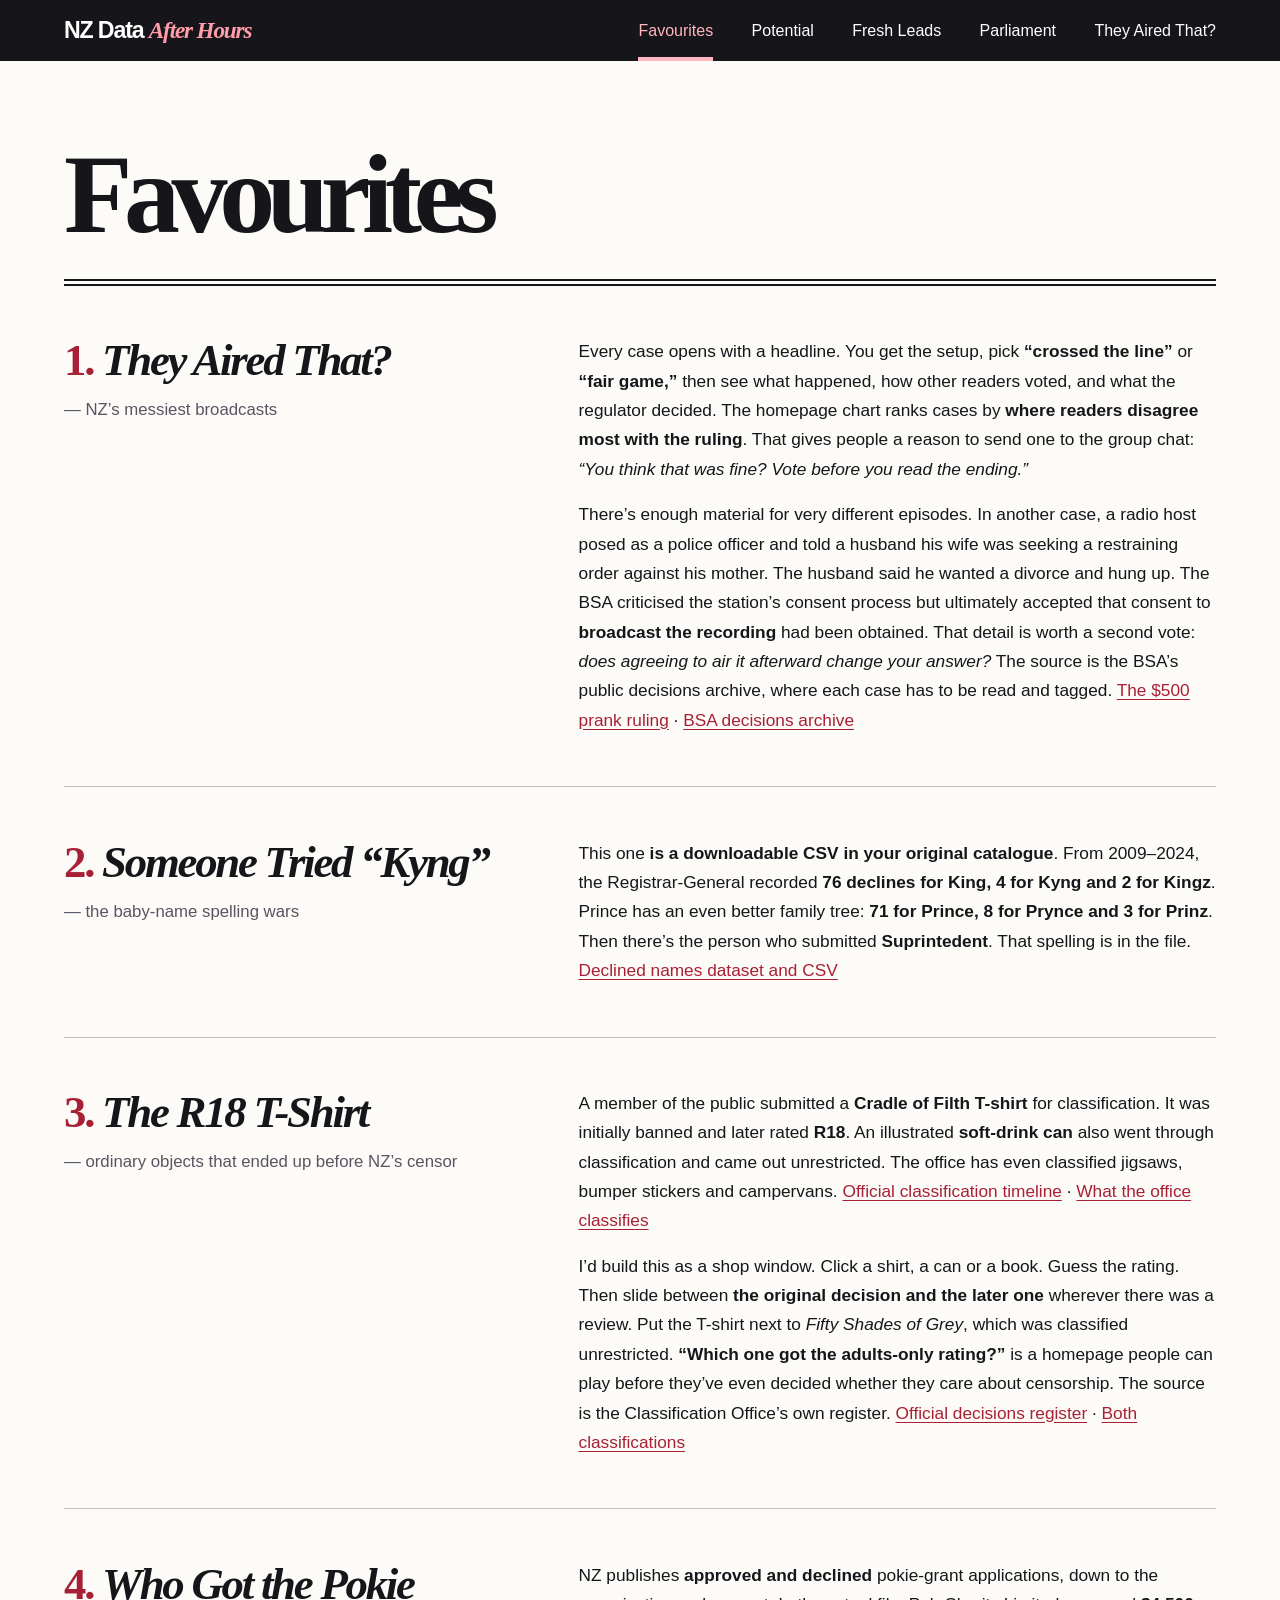
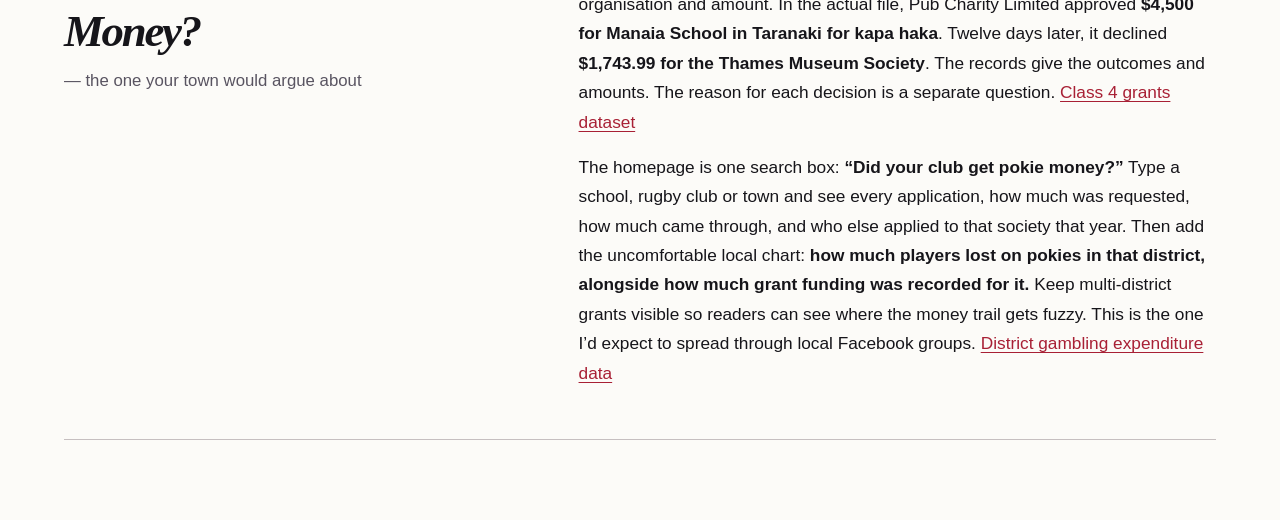
==== commit 1406f494: "Publish They Aired That with 100 sourced broadcast dilemmas" ====
--- a/index.html
+++ b/index.html
@@ -16,6 +16,7 @@
         <a href="potential.html">Potential</a>
         <a href="fresh-leads.html">Fresh Leads</a>
         <a href="parliament.html">Parliament</a>
+        <a href="they-aired-that.html">They Aired That?</a>
       </nav>
     </div>
   </header>
@@ -23,7 +24,7 @@
     <h1>Favourites</h1>
     <article id="they-aired-that">
       <header class="story-title">
-        <h2><span class="number">1.</span> <a href="#they-aired-that"><em>They Aired That?</em></a> <span class="subtitle">— NZ’s messiest broadcasts</span></h2>
+        <h2><span class="number">1.</span> <a href="they-aired-that.html"><em>They Aired That?</em></a> <span class="subtitle">— NZ’s messiest broadcasts</span></h2>
       </header>
       <div class="copy">
         <p>Every case opens with a headline. You get the setup, pick <strong>“crossed the line”</strong> or <strong>“fair game,”</strong> then see what happened, how other readers voted, and what the regulator decided. The homepage chart ranks cases by <strong>where readers disagree most with the ruling</strong>. That gives people a reason to send one to the group chat: <em>“You think that was fine? Vote before you read the ending.”</em></p>
--- a/style.css
+++ b/style.css
@@ -54,3 +54,8 @@
   nav { gap: .8rem; flex-wrap: wrap; }
   nav a { font-size: .94rem; }
 }
+.lead-intro { margin-top: 1rem; max-width: 65ch; font-size: 1.08rem; line-height: 1.5; }
+.lead-jumps { display: flex; flex-wrap: wrap; gap: .25rem 1rem; }
+.lead-jumps a { padding: .65rem 0; color: var(--accent); text-decoration: underline; border: 0; }
+.lead-jumps a:hover { color: var(--ink); }
+.header-row nav { flex-wrap: wrap; row-gap: 0; }
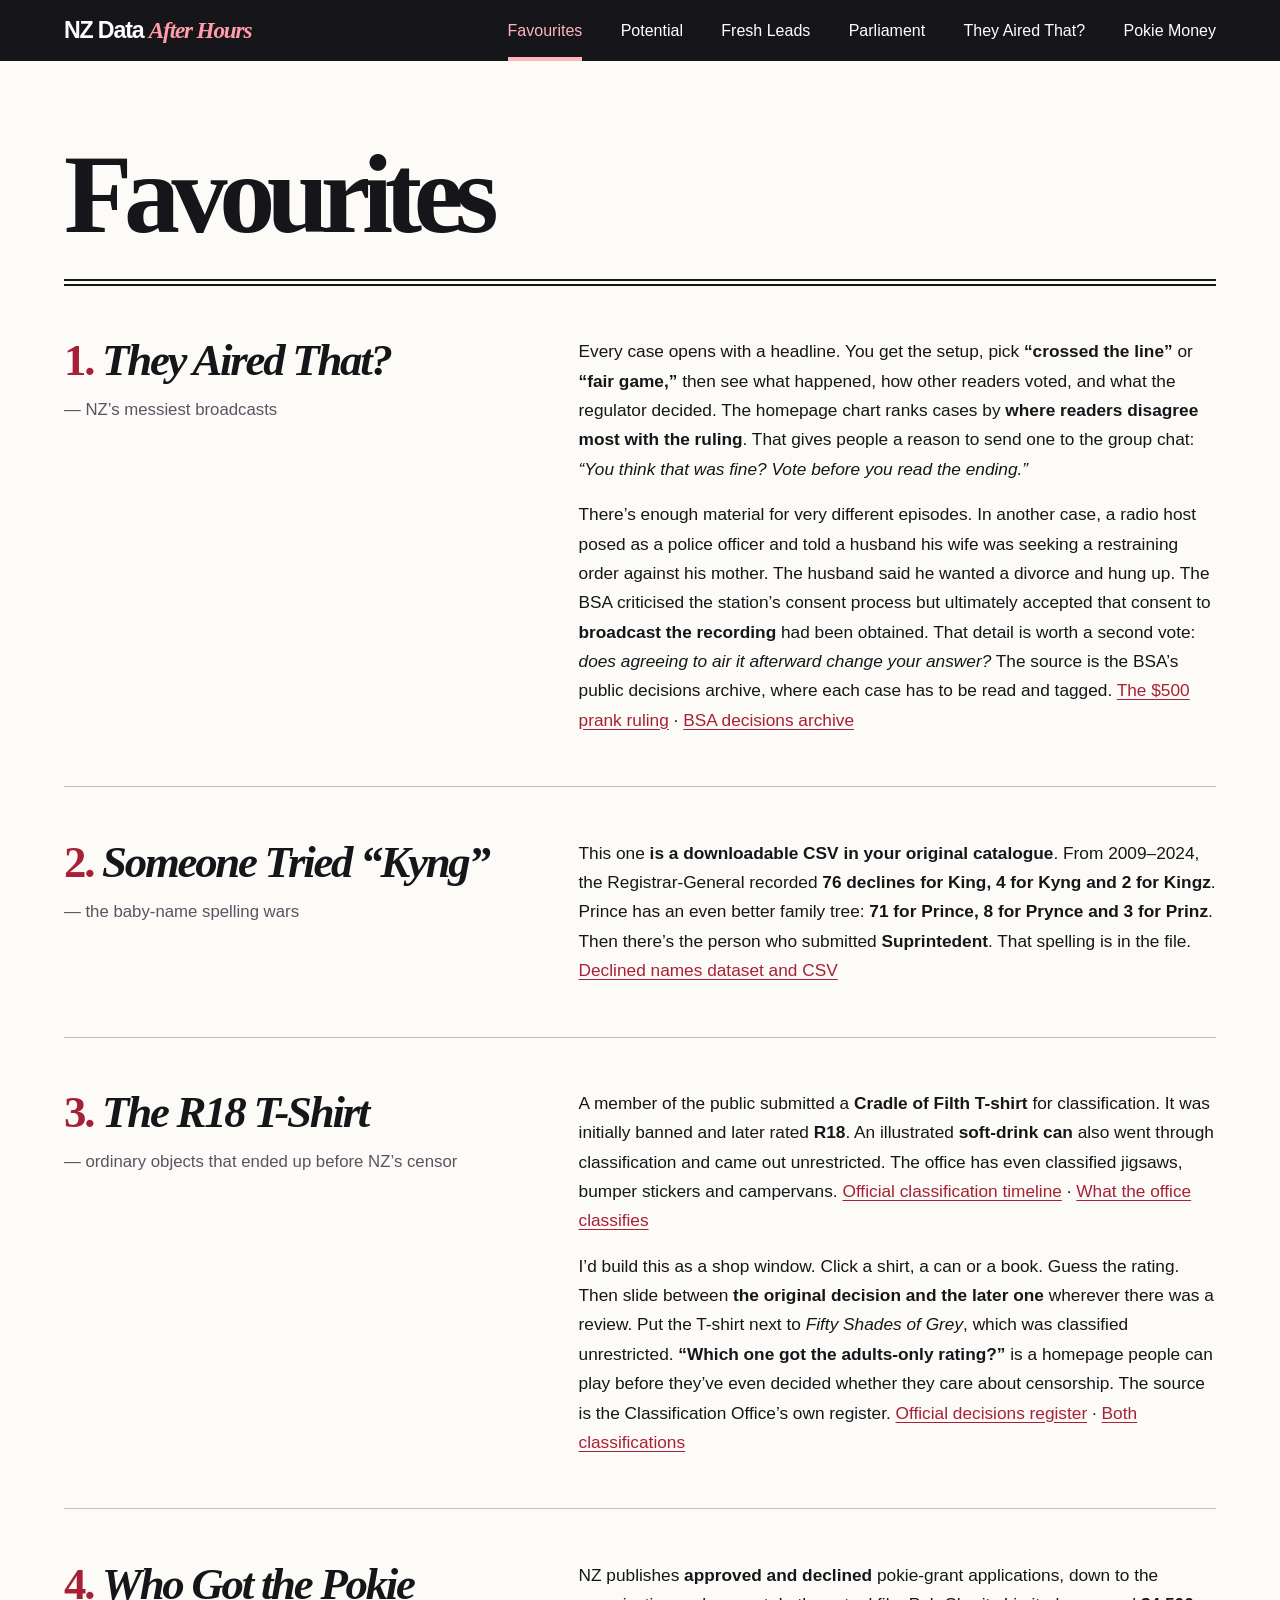
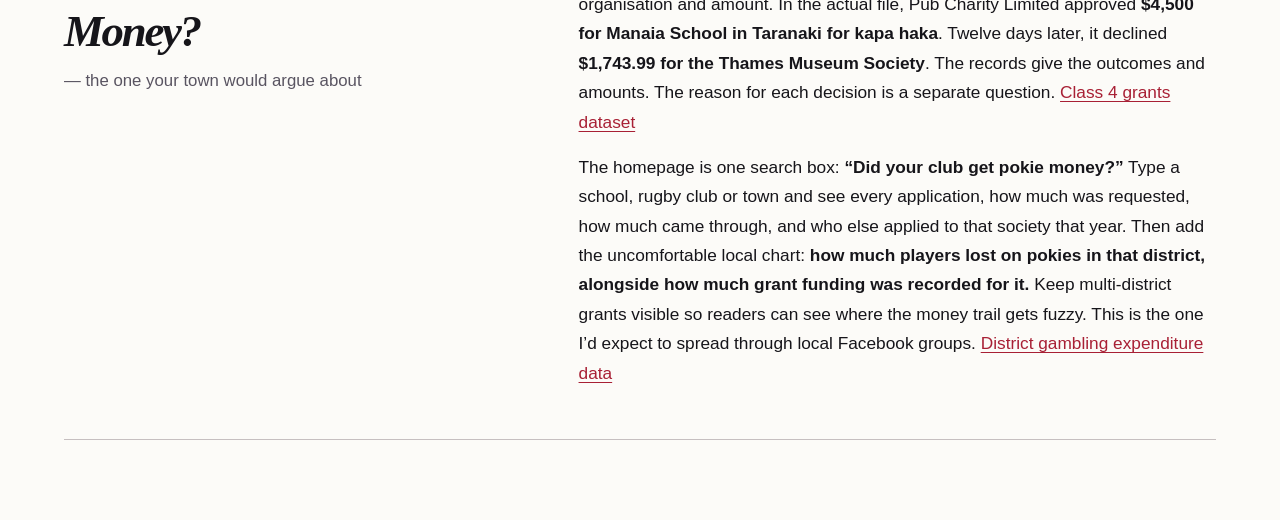
==== commit 3f615010: "Publish searchable Class 4 grant records and district loss comparisons" ====
--- a/index.html
+++ b/index.html
@@ -17,6 +17,7 @@
         <a href="fresh-leads.html">Fresh Leads</a>
         <a href="parliament.html">Parliament</a>
         <a href="they-aired-that.html">They Aired That?</a>
+        <a href="pokie-money.html">Pokie Money</a>
       </nav>
     </div>
   </header>
@@ -53,7 +54,7 @@
 
     <article id="who-got-the-pokie-money">
       <header class="story-title">
-        <h2><span class="number">4.</span> <a href="#who-got-the-pokie-money"><em>Who Got the Pokie Money?</em></a> <span class="subtitle">— the one your town would argue about</span></h2>
+        <h2><span class="number">4.</span> <a href="pokie-money.html"><em>Who Got the Pokie Money?</em></a> <span class="subtitle">— the one your town would argue about</span></h2>
       </header>
       <div class="copy">
         <p>NZ publishes <strong>approved and declined</strong> pokie-grant applications, down to the organisation and amount. In the actual file, Pub Charity Limited approved <strong>$4,500 for Manaia School in Taranaki for kapa haka</strong>. Twelve days later, it declined <strong>$1,743.99 for the Thames Museum Society</strong>. The records give the outcomes and amounts. The reason for each decision is a separate question. <a href="https://catalogue.data.govt.nz/dataset/class-4-grants-data">Class 4 grants dataset</a></p>
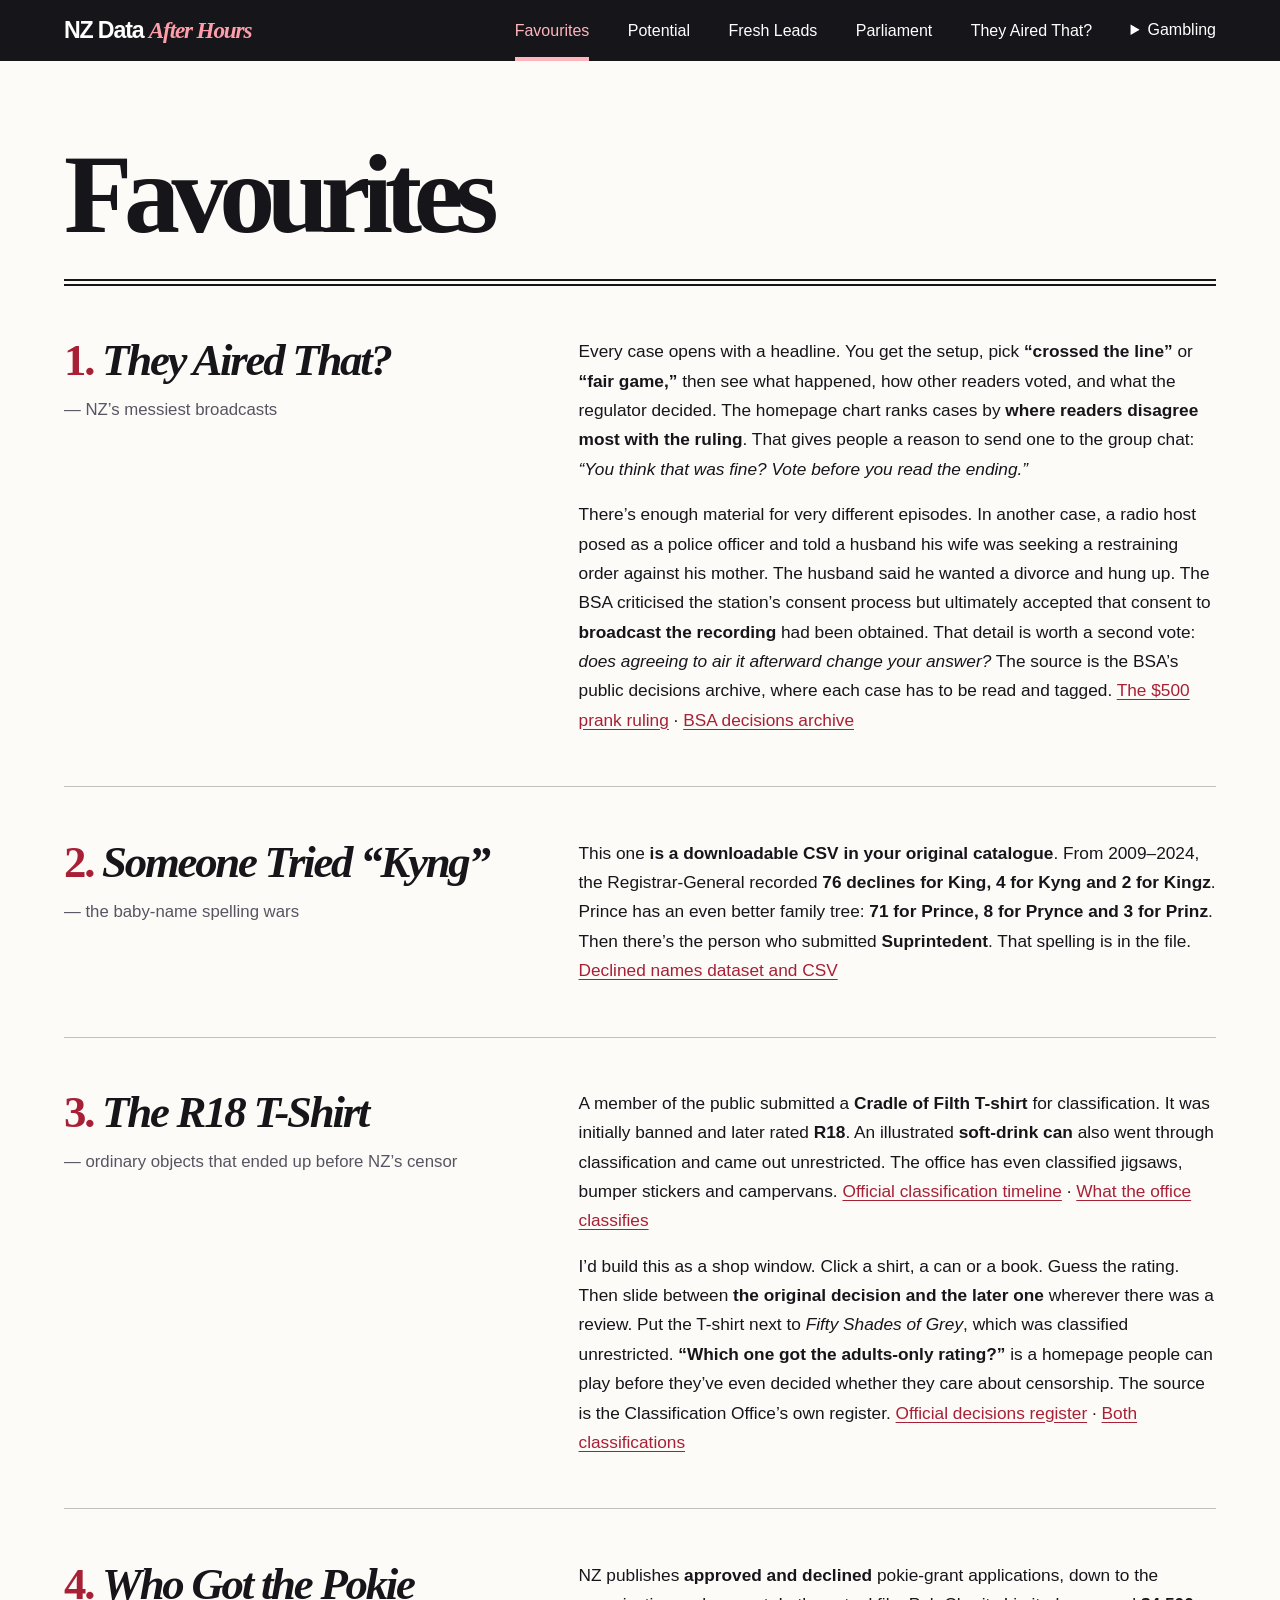
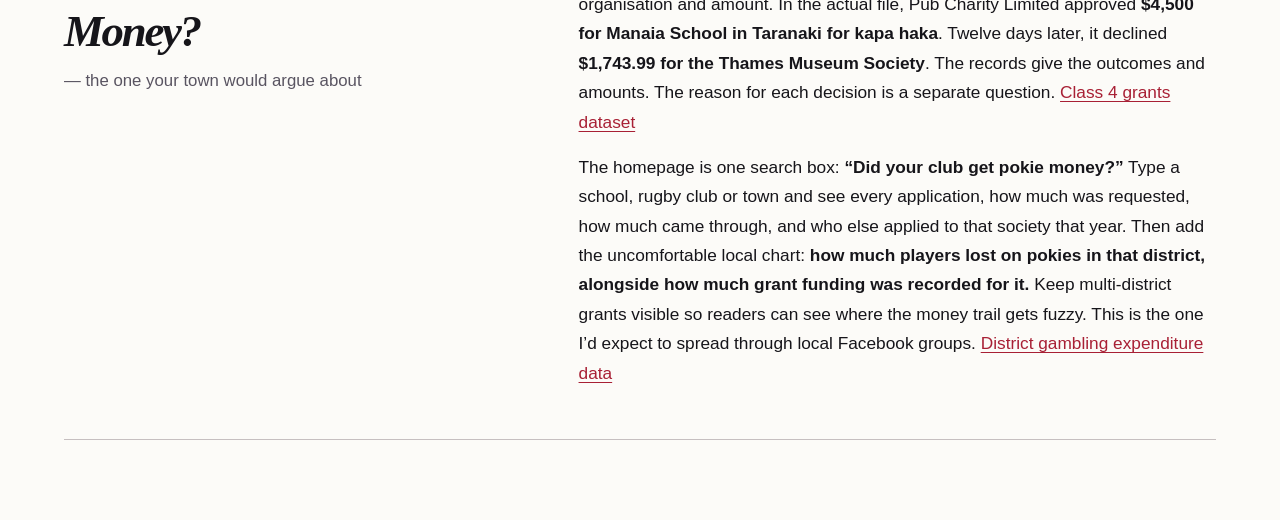
==== commit 5c95ea9f: "Rank district pokie losses and grants and add gambling data pages" ====
--- a/index.html
+++ b/index.html
@@ -5,6 +5,7 @@
   <meta name="viewport" content="width=device-width, initial-scale=1">
   <title>Favourites · NZ Data After Hours</title>
   <link rel="stylesheet" href="style.css">
+  <link rel="stylesheet" href="gambling.css">
 </head>
 <body>
   <a class="skip" href="#main">Skip to content</a>
@@ -17,7 +18,11 @@
         <a href="fresh-leads.html">Fresh Leads</a>
         <a href="parliament.html">Parliament</a>
         <a href="they-aired-that.html">They Aired That?</a>
-        <a href="pokie-money.html">Pokie Money</a>
+        <details class="gambling-menu"><summary>Gambling</summary><div>
+          <a href="pokie-money.html">Pokie Money</a>
+          <a href="gambling-losses.html">NZ Gambling Losses</a>
+          <a href="online-gambling.html">Offshore Gambling</a>
+        </div></details>
       </nav>
     </div>
   </header>
--- a/gambling.css
+++ b/gambling.css
@@ -0,0 +1,31 @@
+.gambling-menu {position:relative;align-self:center}
+.gambling-menu summary {cursor:pointer;min-height:44px;padding:.75rem 0}
+.gambling-menu:has([aria-current]) summary {color:#ffb5be}
+.gambling-menu div {position:absolute;z-index:8;right:0;width:max-content;max-width:90vw;background:#211f25;box-shadow:0 5px 16px #0004;padding:.35rem .8rem;border-radius:.3rem}
+.gambling-menu a {padding:.7rem .3rem;border:0;min-height:44px}
+@media(max-width:48rem){.gambling-menu {position:static}.header-row nav {position:relative}.gambling-menu div {right:auto;left:0;width:100%}}
+#leaderboard {border-block-start:3px double var(--ink)}
+#leaderboard .controls {margin:1rem 0}
+#rank-list details {border-top:1px solid var(--rule)}
+#rank-list summary {display:grid;align-items:baseline;grid-template-columns:2.1em minmax(0,1fr) auto 1em;gap:.2rem .5rem;padding:.85rem .3rem}
+#rank-list summary::after {content:"+";grid-area:1/4;color:var(--accent)}
+#rank-list details[open] summary::after {content:"−"}
+#rank-list summary span {color:#69616a;font: .9rem monospace}
+#rank-list summary b {color:var(--accent);font-variant-numeric:tabular-nums}
+#rank-list small {display:block;color:#574d55;font-weight:400}
+#rank-list summary small {grid-column:2/-1}
+.recipient-panel {background:#f2efea;padding:1rem;overflow-wrap:anywhere}
+.recipient-panel h3 {margin:0}.recipient-panel ol {padding-left:2rem}
+.recipient-panel li {padding:.4rem 0}.recipient-panel small {margin-top:.2rem}
+#rank-more {margin-top:.75rem}
+#leaderboard > p,.gambling-data p {line-height:1.5}
+.gambling-data .intro {margin:.9rem 0 1.4rem;max-width:62ch}
+.gambling-data .bar-fill:not(.award) {background:#8e2541}
+.gambling-data .chart-row {padding:.35rem 0}
+.gambling-data .headline-value {font:700 clamp(2.2rem,6vw,3.5rem)/1.2 Georgia,serif;letter-spacing:-.04em}
+.gambling-data .period {border-top:1px solid var(--rule);margin-top:1rem;padding-top:1rem}
+.gambling-data h3 {margin:0 0 .4rem}
+.gambling-data select {max-width:20rem;display:block;margin-top:.35rem}
+.gambling-data footer {margin-top:2rem}
+
+.rank-jump a {display:inline-block;padding:.85rem 0;min-height:44px;font-weight:600}
